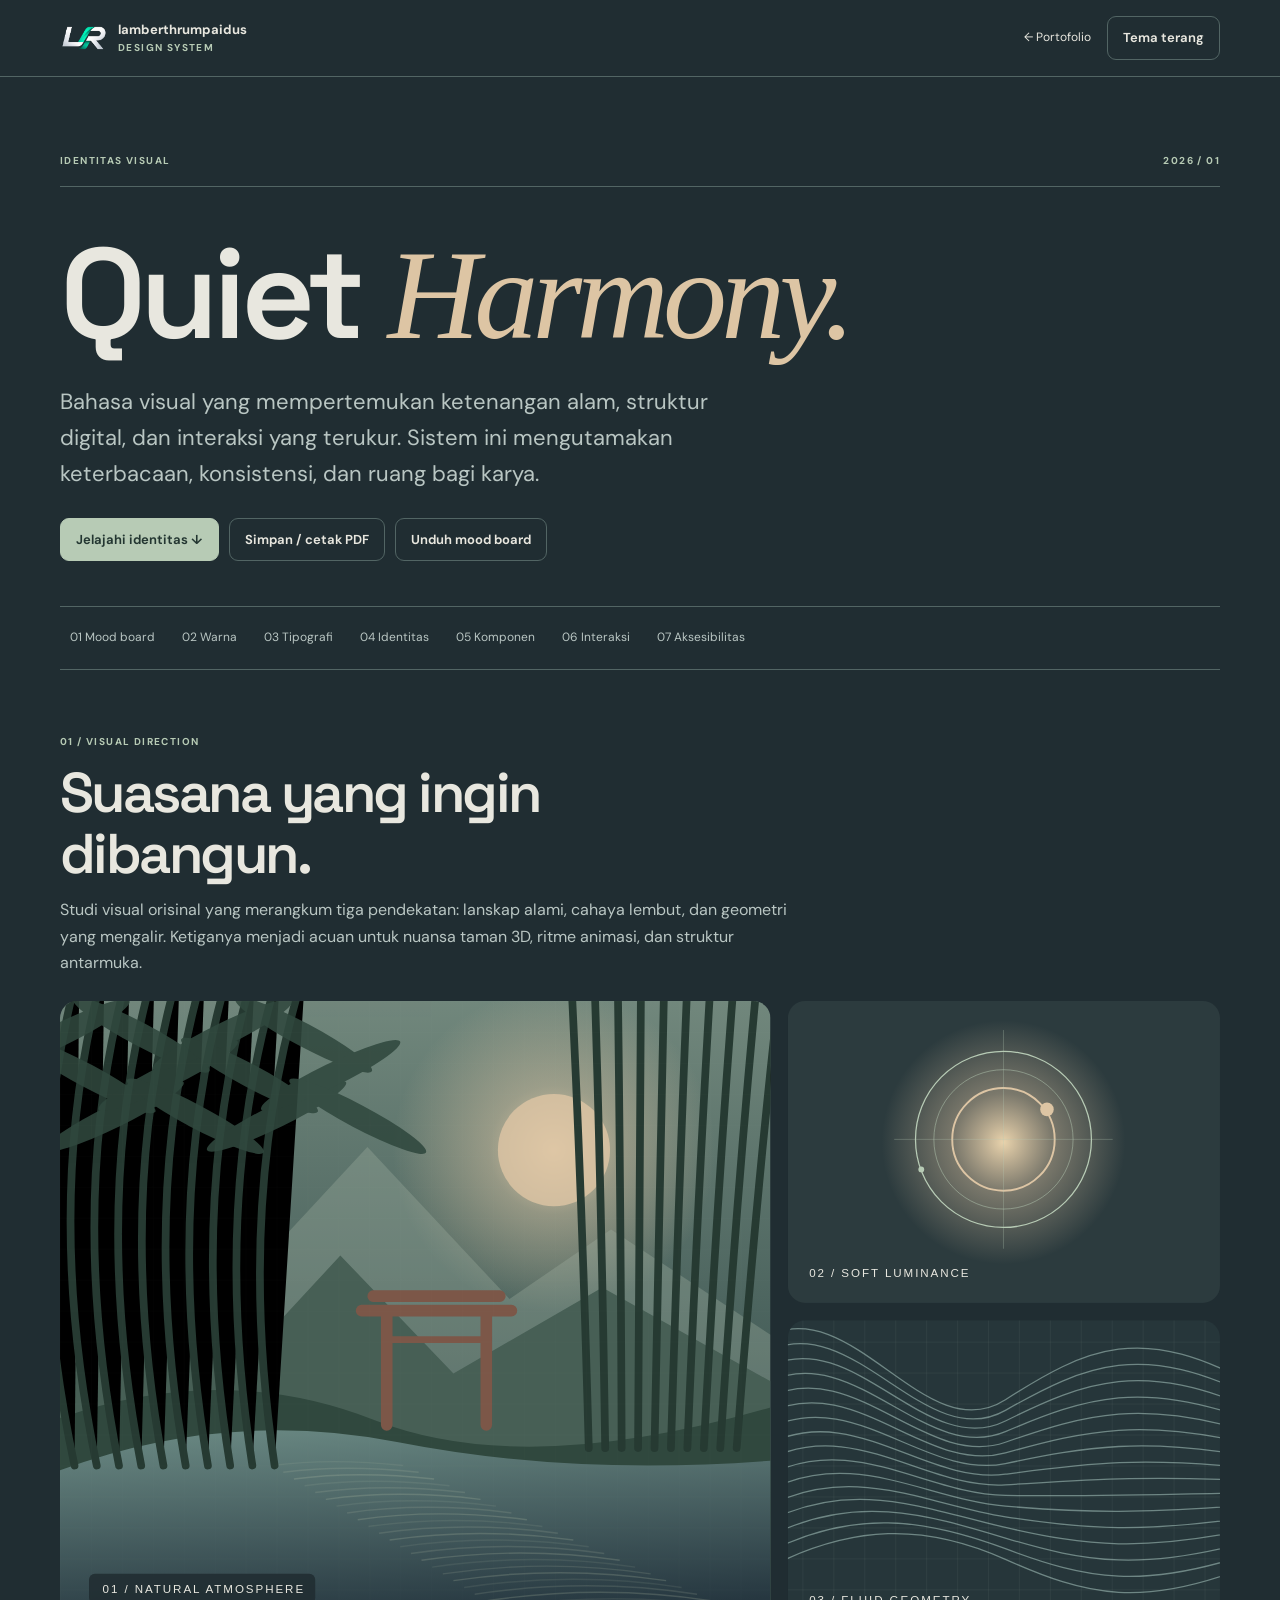
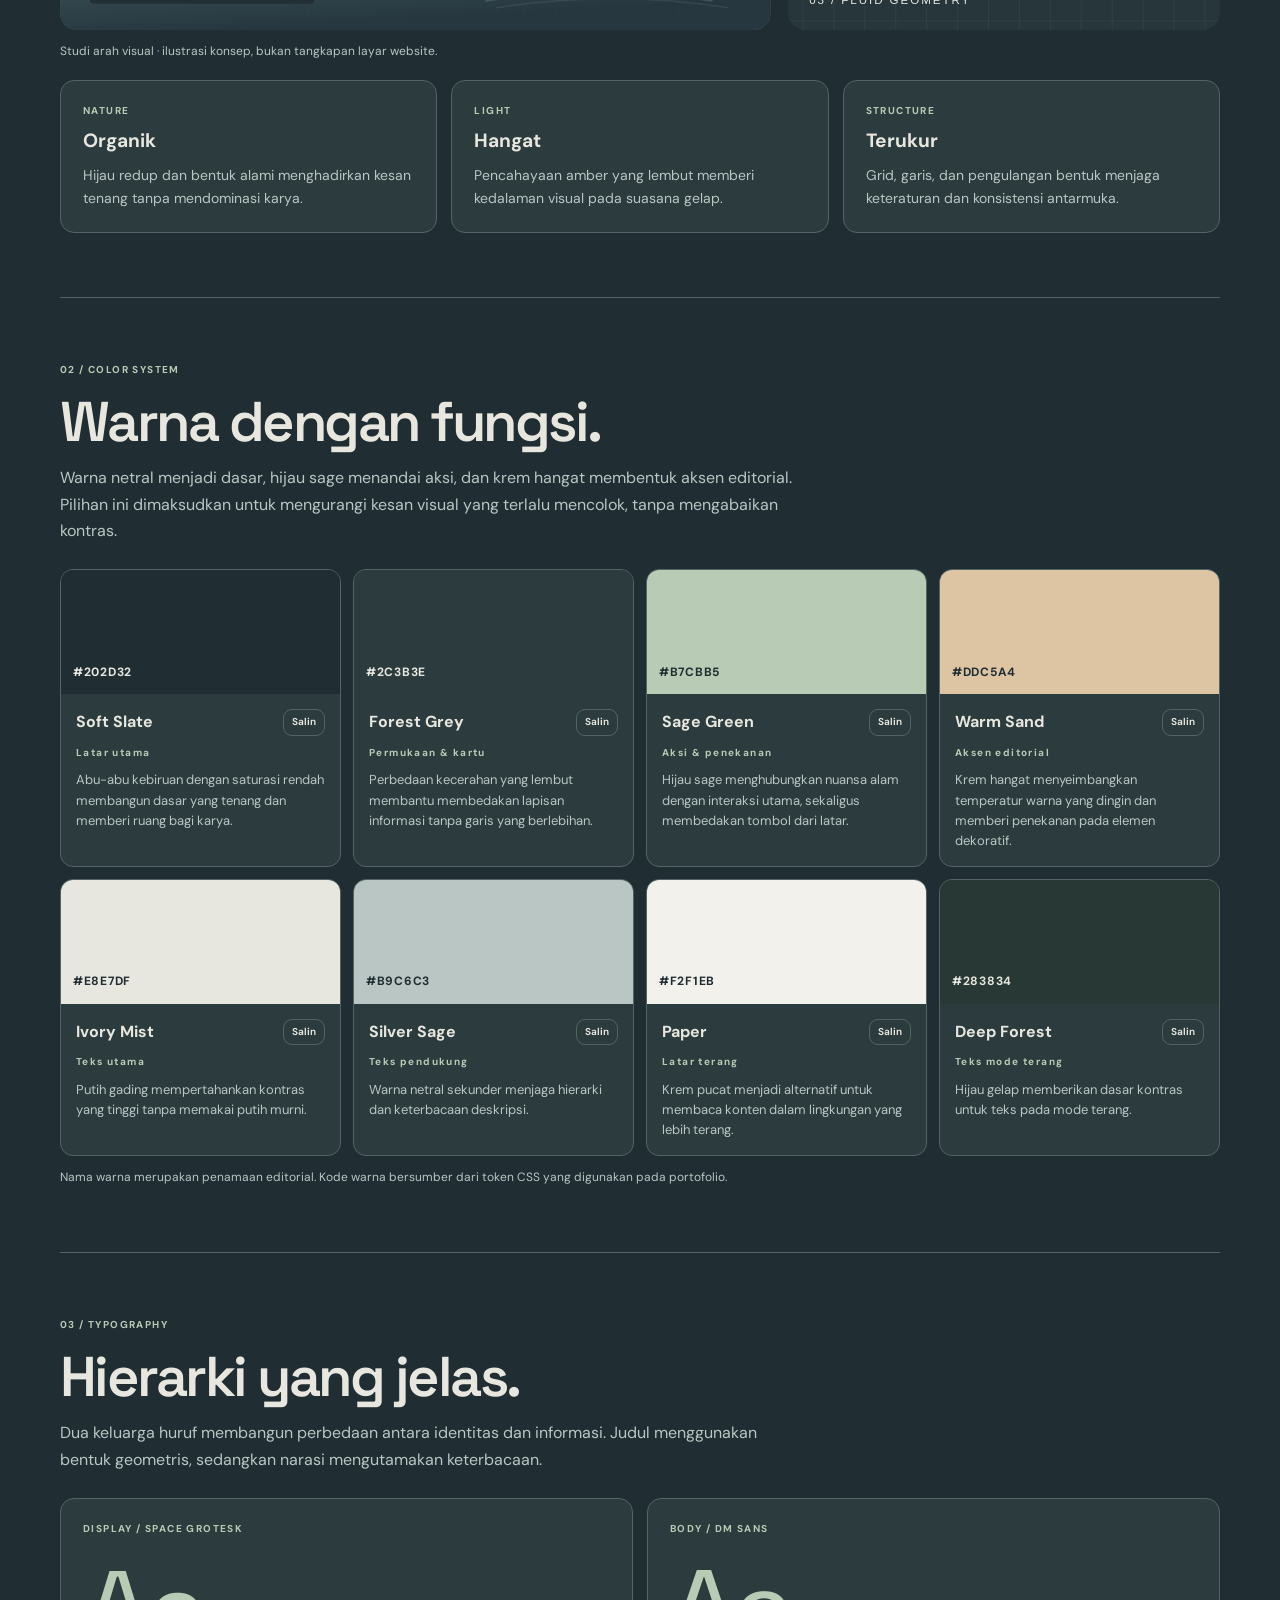
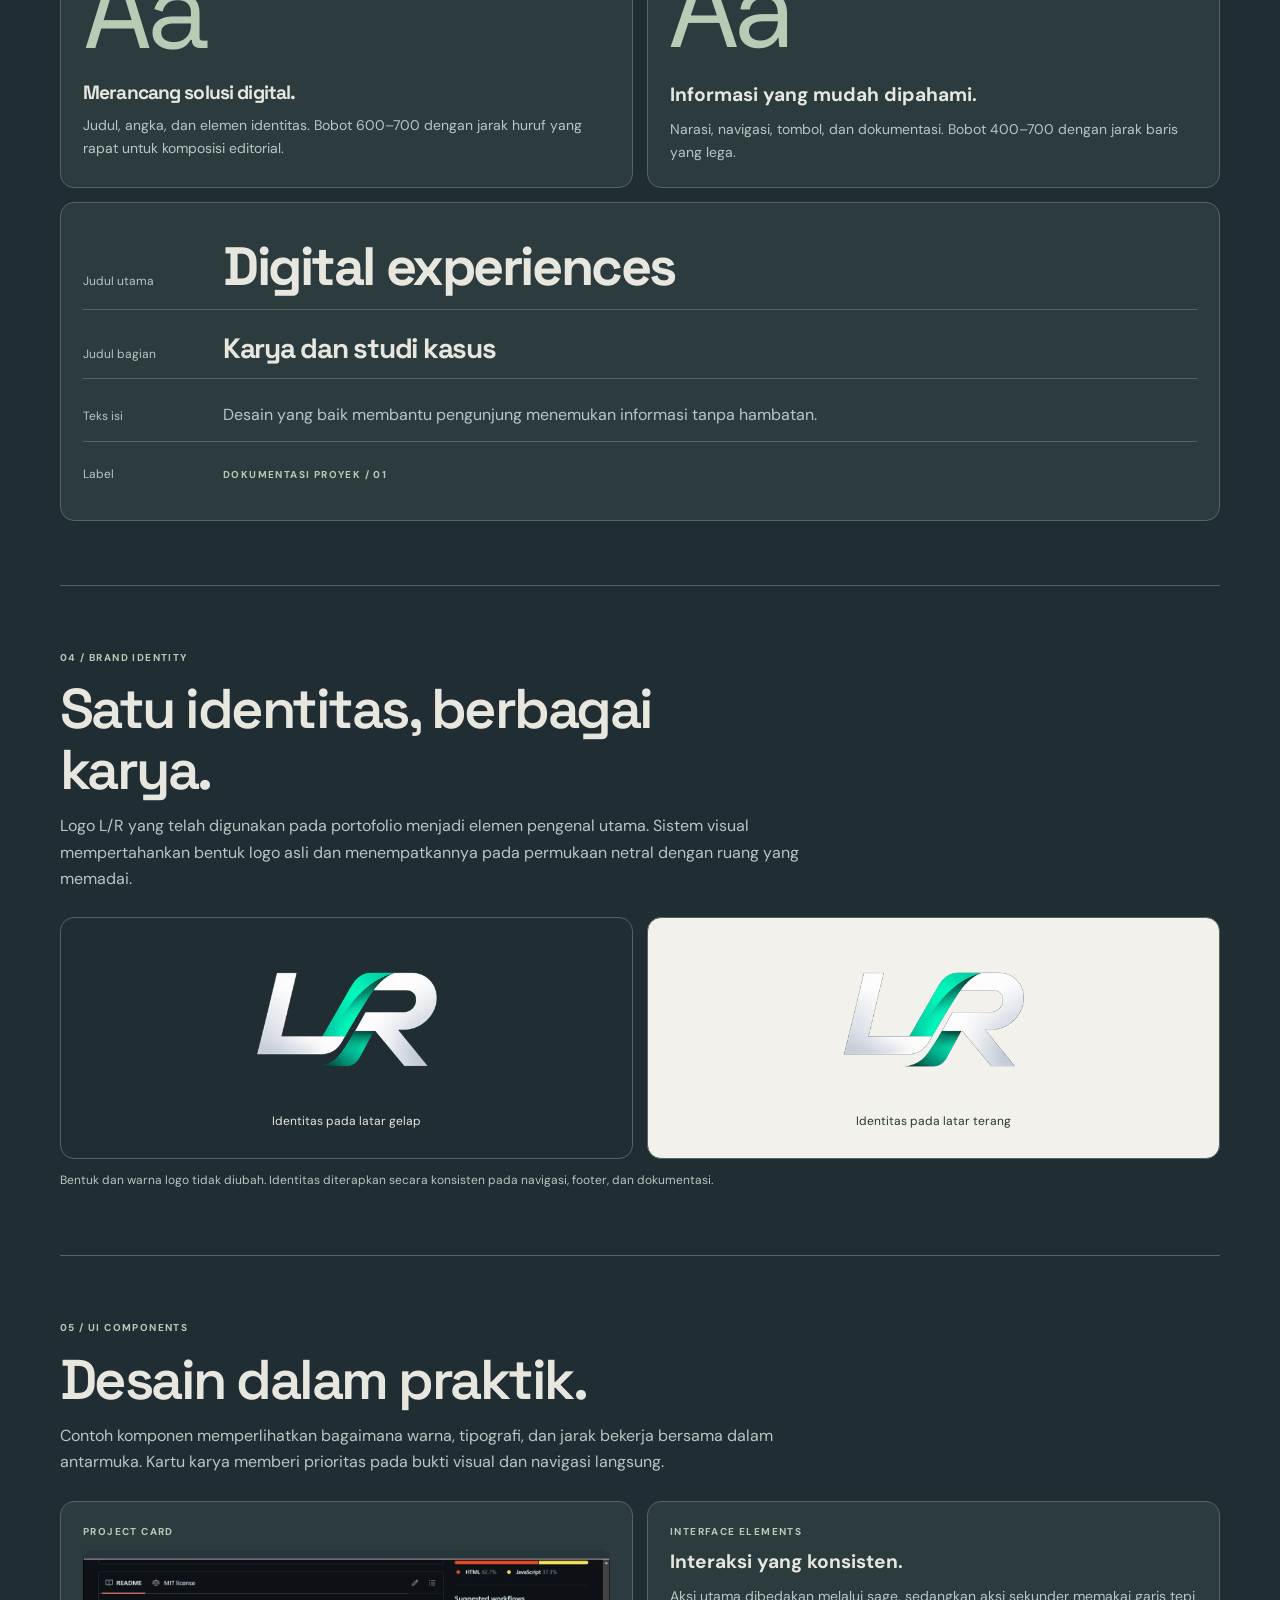
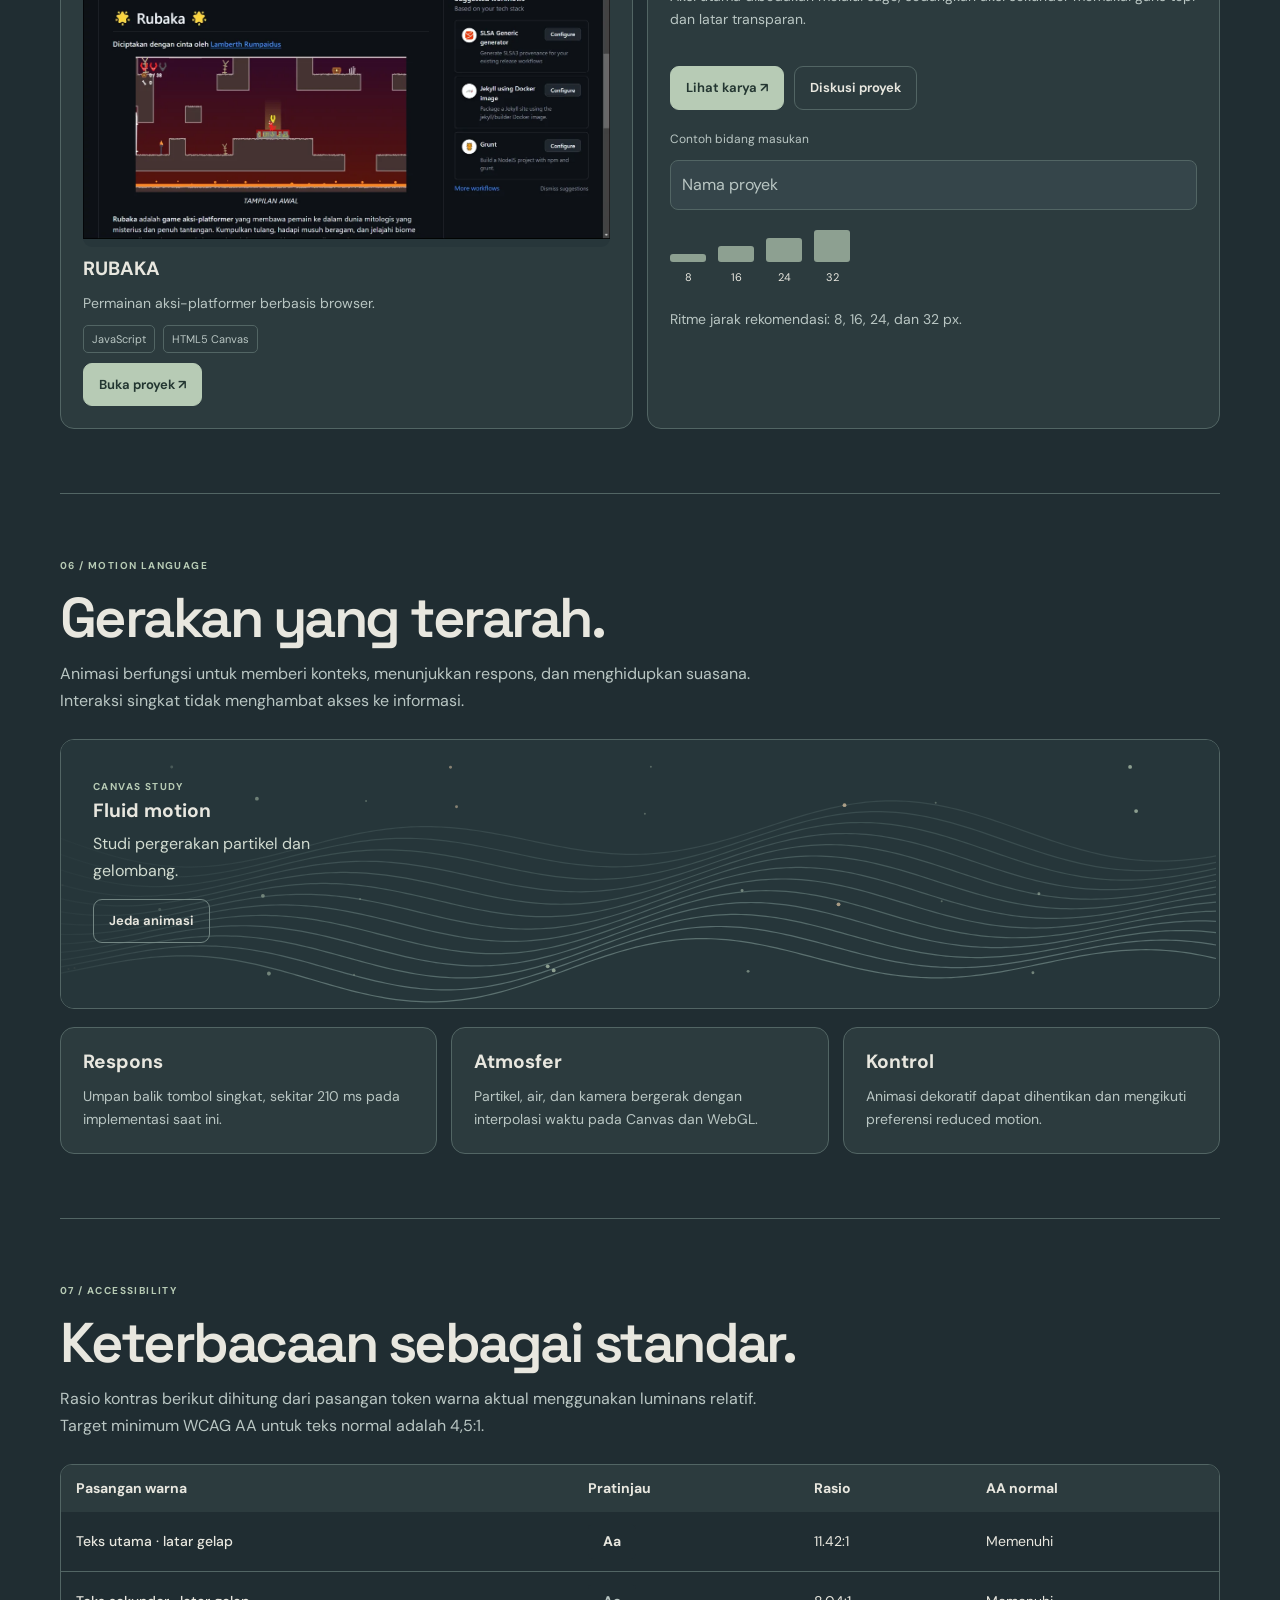
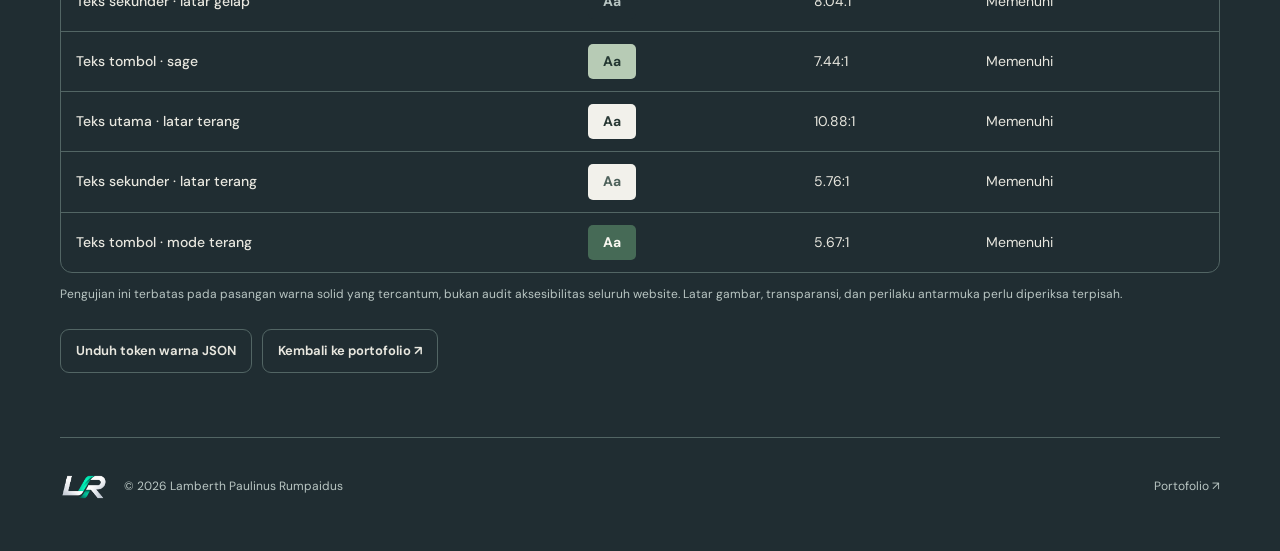
==== design-system.html @ 99770fa9 "attack by Lam" ====
<!doctype html>
<html lang="id">
<head>
<meta charset="utf-8"><meta name="viewport" content="width=device-width,initial-scale=1"><meta name="theme-color" content="#202d32">
<meta name="description" content="Sistem desain dan identitas visual portofolio Lamberth Rumpaidus: mood board, palet warna, tipografi, komponen, dan prinsip interaksi.">
<link rel="canonical" href="https://lamberthrumpaidusprofile.netlify.app/design-system.html">
<link rel="icon" href="assets/images/lr-credit-logo-v2.png"><title>Design System & Visual Identity — Lamberth Rumpaidus</title>
<link rel="preconnect" href="https://fonts.googleapis.com"><link rel="preconnect" href="https://fonts.gstatic.com" crossorigin>
<link href="https://fonts.googleapis.com/css2?family=DM+Sans:wght@400;500;600;700;800&family=Space+Grotesk:wght@400;500;600;700&display=swap" rel="stylesheet">
<link rel="stylesheet" href="assets/css/design-system.css?v=20261125">
<script defer src="assets/js/design-system.js?v=20261125"></script>
</head>
<body>
<a class="skip" href="#main">Langsung ke konten</a>
<header class="top"><div class="wrap top-inner"><a href="index.html" class="brand"><img src="assets/images/lr-credit-logo-v2.png" width="48" height="48" alt="Logo Lamberth Rumpaidus"><span><strong>lamberthrumpaidus</strong><small>DESIGN SYSTEM</small></span></a><div class="top-actions"><a href="index.html">← Portofolio</a><button id="themeSwitch" type="button" aria-pressed="false" hidden>Tema terang</button></div></div></header>
<main class="wrap" id="main">
<section class="intro"><div class="eyebrow"><span>IDENTITAS VISUAL</span><span>2026 / 01</span></div><h1>Quiet <em>Harmony.</em></h1><p class="lede">Bahasa visual yang mempertemukan ketenangan alam, struktur digital, dan interaksi yang terukur. Sistem ini mengutamakan keterbacaan, konsistensi, dan ruang bagi karya.</p><div class="actions"><a class="button primary" href="#moodboard">Jelajahi identitas ↓</a><button class="button" type="button" id="printBoard" hidden>Simpan / cetak PDF</button><a class="button" href="assets/images/quiet-harmony-moodboard.svg" download>Unduh mood board</a></div></section>
<nav class="jump" aria-label="Bagian sistem desain"><a href="#moodboard">01 Mood board</a><a href="#colors">02 Warna</a><a href="#type">03 Tipografi</a><a href="#identity">04 Identitas</a><a href="#components">05 Komponen</a><a href="#motion">06 Interaksi</a><a href="#accessibility">07 Aksesibilitas</a></nav>
<section id="moodboard" class="section"><div class="section-heading"><span class="number">01 / VISUAL DIRECTION</span><h2>Suasana yang ingin dibangun.</h2><p>Studi visual orisinal yang merangkum tiga pendekatan: lanskap alami, cahaya lembut, dan geometri yang mengalir. Ketiganya menjadi acuan untuk nuansa taman 3D, ritme animasi, dan struktur antarmuka.</p></div><figure class="board"><img src="assets/images/quiet-harmony-moodboard.svg" width="1200" height="650" alt="Mood board berupa lanskap pegunungan dan bambu, cahaya lingkaran lembut, serta garis geometris mengalir."><figcaption>Studi arah visual · ilustrasi konsep, bukan tangkapan layar website.</figcaption></figure><div class="grid three"><article><span class="kicker">NATURE</span><h3>Organik</h3><p>Hijau redup dan bentuk alami menghadirkan kesan tenang tanpa mendominasi karya.</p></article><article><span class="kicker">LIGHT</span><h3>Hangat</h3><p>Pencahayaan amber yang lembut memberi kedalaman visual pada suasana gelap.</p></article><article><span class="kicker">STRUCTURE</span><h3>Terukur</h3><p>Grid, garis, dan pengulangan bentuk menjaga keteraturan dan konsistensi antarmuka.</p></article></div></section>
<section id="colors" class="section"><div class="section-heading"><span class="number">02 / COLOR SYSTEM</span><h2>Warna dengan fungsi.</h2><p>Warna netral menjadi dasar, hijau sage menandai aksi, dan krem hangat membentuk aksen editorial. Pilihan ini dimaksudkan untuk mengurangi kesan visual yang terlalu mencolok, tanpa mengabaikan kontras.</p></div><div class="palette"><article class="swatch"><div class="swatch-color" style="--sample:#202D32"><span style="color:#E8E7DF">#202D32</span></div><div class="swatch-body"><div class="swatch-title"><h3>Soft Slate</h3><button type="button" class="copy" data-hex="#202D32" aria-label="Salin kode warna Soft Slate" hidden>Salin</button></div><span class="kicker">Latar utama</span><p>Abu-abu kebiruan dengan saturasi rendah membangun dasar yang tenang dan memberi ruang bagi karya.</p></div></article><article class="swatch"><div class="swatch-color" style="--sample:#2C3B3E"><span style="color:#E8E7DF">#2C3B3E</span></div><div class="swatch-body"><div class="swatch-title"><h3>Forest Grey</h3><button type="button" class="copy" data-hex="#2C3B3E" aria-label="Salin kode warna Forest Grey" hidden>Salin</button></div><span class="kicker">Permukaan & kartu</span><p>Perbedaan kecerahan yang lembut membantu membedakan lapisan informasi tanpa garis yang berlebihan.</p></div></article><article class="swatch"><div class="swatch-color" style="--sample:#B7CBB5"><span style="color:#202D32">#B7CBB5</span></div><div class="swatch-body"><div class="swatch-title"><h3>Sage Green</h3><button type="button" class="copy" data-hex="#B7CBB5" aria-label="Salin kode warna Sage Green" hidden>Salin</button></div><span class="kicker">Aksi & penekanan</span><p>Hijau sage menghubungkan nuansa alam dengan interaksi utama, sekaligus membedakan tombol dari latar.</p></div></article><article class="swatch"><div class="swatch-color" style="--sample:#DDC5A4"><span style="color:#202D32">#DDC5A4</span></div><div class="swatch-body"><div class="swatch-title"><h3>Warm Sand</h3><button type="button" class="copy" data-hex="#DDC5A4" aria-label="Salin kode warna Warm Sand" hidden>Salin</button></div><span class="kicker">Aksen editorial</span><p>Krem hangat menyeimbangkan temperatur warna yang dingin dan memberi penekanan pada elemen dekoratif.</p></div></article><article class="swatch"><div class="swatch-color" style="--sample:#E8E7DF"><span style="color:#202D32">#E8E7DF</span></div><div class="swatch-body"><div class="swatch-title"><h3>Ivory Mist</h3><button type="button" class="copy" data-hex="#E8E7DF" aria-label="Salin kode warna Ivory Mist" hidden>Salin</button></div><span class="kicker">Teks utama</span><p>Putih gading mempertahankan kontras yang tinggi tanpa memakai putih murni.</p></div></article><article class="swatch"><div class="swatch-color" style="--sample:#B9C6C3"><span style="color:#202D32">#B9C6C3</span></div><div class="swatch-body"><div class="swatch-title"><h3>Silver Sage</h3><button type="button" class="copy" data-hex="#B9C6C3" aria-label="Salin kode warna Silver Sage" hidden>Salin</button></div><span class="kicker">Teks pendukung</span><p>Warna netral sekunder menjaga hierarki dan keterbacaan deskripsi.</p></div></article><article class="swatch"><div class="swatch-color" style="--sample:#F2F1EB"><span style="color:#202D32">#F2F1EB</span></div><div class="swatch-body"><div class="swatch-title"><h3>Paper</h3><button type="button" class="copy" data-hex="#F2F1EB" aria-label="Salin kode warna Paper" hidden>Salin</button></div><span class="kicker">Latar terang</span><p>Krem pucat menjadi alternatif untuk membaca konten dalam lingkungan yang lebih terang.</p></div></article><article class="swatch"><div class="swatch-color" style="--sample:#283834"><span style="color:#E8E7DF">#283834</span></div><div class="swatch-body"><div class="swatch-title"><h3>Deep Forest</h3><button type="button" class="copy" data-hex="#283834" aria-label="Salin kode warna Deep Forest" hidden>Salin</button></div><span class="kicker">Teks mode terang</span><p>Hijau gelap memberikan dasar kontras untuk teks pada mode terang.</p></div></article></div><p class="note">Nama warna merupakan penamaan editorial. Kode warna bersumber dari token CSS yang digunakan pada portofolio.</p></section>
<section id="type" class="section"><div class="section-heading"><span class="number">03 / TYPOGRAPHY</span><h2>Hierarki yang jelas.</h2><p>Dua keluarga huruf membangun perbedaan antara identitas dan informasi. Judul menggunakan bentuk geometris, sedangkan narasi mengutamakan keterbacaan.</p></div><div class="grid two"><article class="type-card"><span class="kicker">DISPLAY / SPACE GROTESK</span><div class="sample display">Aa</div><h3 class="display">Merancang solusi digital.</h3><p>Judul, angka, dan elemen identitas. Bobot 600–700 dengan jarak huruf yang rapat untuk komposisi editorial.</p></article><article class="type-card"><span class="kicker">BODY / DM SANS</span><div class="sample">Aa</div><h3>Informasi yang mudah dipahami.</h3><p>Narasi, navigasi, tombol, dan dokumentasi. Bobot 400–700 dengan jarak baris yang lega.</p></article></div><div class="type-scale"><div><span>Judul utama</span><strong class="display" style="font-size:clamp(28px,5vw,54px)">Digital experiences</strong></div><div><span>Judul bagian</span><strong class="display" style="font-size:28px">Karya dan studi kasus</strong></div><div><span>Teks isi</span><p>Desain yang baik membantu pengunjung menemukan informasi tanpa hambatan.</p></div><div><span>Label</span><small class="kicker">DOKUMENTASI PROYEK / 01</small></div></div></section>
<section id="identity" class="section"><div class="section-heading"><span class="number">04 / BRAND IDENTITY</span><h2>Satu identitas, berbagai karya.</h2><p>Logo L/R yang telah digunakan pada portofolio menjadi elemen pengenal utama. Sistem visual mempertahankan bentuk logo asli dan menempatkannya pada permukaan netral dengan ruang yang memadai.</p></div><div class="grid two"><figure class="logo-stage dark"><img src="assets/images/lr-credit-logo-v2.png" alt="Logo asli L/R pada latar Soft Slate"><figcaption>Identitas pada latar gelap</figcaption></figure><figure class="logo-stage light"><img src="assets/images/lr-credit-logo-v2.png" alt="Logo asli L/R pada latar Paper"><figcaption>Identitas pada latar terang</figcaption></figure></div><p class="note">Bentuk dan warna logo tidak diubah. Identitas diterapkan secara konsisten pada navigasi, footer, dan dokumentasi.</p></section>
<section id="components" class="section"><div class="section-heading"><span class="number">05 / UI COMPONENTS</span><h2>Desain dalam praktik.</h2><p>Contoh komponen memperlihatkan bagaimana warna, tipografi, dan jarak bekerja bersama dalam antarmuka. Kartu karya memberi prioritas pada bukti visual dan navigasi langsung.</p></div><div class="grid two"><article class="component"><span class="kicker">PROJECT CARD</span><img class="project-image" src="assets/images/rubaka.webp" alt="Arsip visual RUBAKA" loading="lazy"><h3>RUBAKA</h3><p>Permainan aksi-platformer berbasis browser.</p><div class="chips"><span>JavaScript</span><span>HTML5 Canvas</span></div><a class="button primary" href="https://rubaka.netlify.app/" target="_blank" rel="noopener noreferrer">Buka proyek ↗</a></article><article class="component"><span class="kicker">INTERFACE ELEMENTS</span><h3>Interaksi yang konsisten.</h3><p>Aksi utama dibedakan melalui sage, sedangkan aksi sekunder memakai garis tepi dan latar transparan.</p><div class="component-actions"><a class="button primary" href="index.html#work">Lihat karya ↗</a><a class="button" href="index.html#contact">Diskusi proyek</a></div><label for="sampleField">Contoh bidang masukan</label><input id="sampleField" placeholder="Nama proyek" autocomplete="off"><div class="spacing"><span style="--space:8px">8</span><span style="--space:16px">16</span><span style="--space:24px">24</span><span style="--space:32px">32</span></div><p class="note">Ritme jarak rekomendasi: 8, 16, 24, dan 32 px.</p></article></div></section>
<section id="motion" class="section"><div class="section-heading"><span class="number">06 / MOTION LANGUAGE</span><h2>Gerakan yang terarah.</h2><p>Animasi berfungsi untuk memberi konteks, menunjukkan respons, dan menghidupkan suasana. Interaksi singkat tidak menghambat akses ke informasi.</p></div><div class="motion-stage"><canvas id="motionCanvas" width="900" height="300" aria-hidden="true"></canvas><div class="motion-label"><span class="kicker">CANVAS STUDY</span><h3>Fluid motion</h3><p>Studi pergerakan partikel dan gelombang.</p><button id="motionToggle" type="button" class="button" hidden>Jeda animasi</button></div></div><div class="grid three"><article><h3>Respons</h3><p>Umpan balik tombol singkat, sekitar 210 ms pada implementasi saat ini.</p></article><article><h3>Atmosfer</h3><p>Partikel, air, dan kamera bergerak dengan interpolasi waktu pada Canvas dan WebGL.</p></article><article><h3>Kontrol</h3><p>Animasi dekoratif dapat dihentikan dan mengikuti preferensi reduced motion.</p></article></div></section>
<section id="accessibility" class="section"><div class="section-heading"><span class="number">07 / ACCESSIBILITY</span><h2>Keterbacaan sebagai standar.</h2><p>Rasio kontras berikut dihitung dari pasangan token warna aktual menggunakan luminans relatif. Target minimum WCAG AA untuk teks normal adalah 4,5:1.</p></div><div class="contrast-wrap"><table><thead><tr><th scope="col">Pasangan warna</th><th scope="col">Pratinjau</th><th scope="col">Rasio</th><th scope="col">AA normal</th></tr></thead><tbody><tr><th scope="row">Teks utama · latar gelap</th><td><span class="contrast-sample" style="color:#E8E7DF;background:#202D32">Aa</span></td><td>11.42:1</td><td>Memenuhi</td></tr><tr><th scope="row">Teks sekunder · latar gelap</th><td><span class="contrast-sample" style="color:#B9C6C3;background:#202D32">Aa</span></td><td>8.04:1</td><td>Memenuhi</td></tr><tr><th scope="row">Teks tombol · sage</th><td><span class="contrast-sample" style="color:#233631;background:#B7CBB5">Aa</span></td><td>7.44:1</td><td>Memenuhi</td></tr><tr><th scope="row">Teks utama · latar terang</th><td><span class="contrast-sample" style="color:#283834;background:#F2F1EB">Aa</span></td><td>10.88:1</td><td>Memenuhi</td></tr><tr><th scope="row">Teks sekunder · latar terang</th><td><span class="contrast-sample" style="color:#4E625B;background:#F2F1EB">Aa</span></td><td>5.76:1</td><td>Memenuhi</td></tr><tr><th scope="row">Teks tombol · mode terang</th><td><span class="contrast-sample" style="color:#F9F7F0;background:#466A56">Aa</span></td><td>5.67:1</td><td>Memenuhi</td></tr></tbody></table></div><p class="note">Pengujian ini terbatas pada pasangan warna solid yang tercantum, bukan audit aksesibilitas seluruh website. Latar gambar, transparansi, dan perilaku antarmuka perlu diperiksa terpisah.</p><div class="actions"><a class="button" href="assets/design-tokens.json" download>Unduh token warna JSON</a><a class="button" href="index.html">Kembali ke portofolio ↗</a></div></section>
</main><footer class="wrap foot"><img src="assets/images/lr-credit-logo-v2.png" width="48" height="48" alt=""><span>© 2026 Lamberth Paulinus Rumpaidus</span><a href="index.html">Portofolio ↗</a></footer><div id="notice" class="notice" role="status" aria-live="polite"></div>
</body></html>
---- assets/css/design-system.css ----
/* ALL Create by LamberthRumpaidus */ 
:root{--bg:#202d32;--panel:#2c3b3e;--surface:#35454a;--text:#e8e7df;--muted:#b9c6c3;--line:#526564;--sage:#b7cbb5;--sand:#ddc5a4;--on:#233631;color-scheme:dark}
:root[data-theme="light"]{--bg:#f2f1eb;--panel:#faf8f2;--surface:#e1e7df;--text:#283834;--muted:#4e625b;--line:#a2b0a6;--sage:#466a56;--sand:#795f40;--on:#f9f7f0;color-scheme:light}
*{box-sizing:border-box}html{scroll-padding-top:90px}body{margin:0;background:var(--bg);color:var(--text);font:16px/1.65 "DM Sans",Arial,sans-serif}a{color:inherit;text-decoration:none}button,input{font:inherit}button{cursor:pointer}button[hidden]{display:none!important}img{max-width:100%;display:block}h1,h2,h3,p,figure{margin:0}p{color:var(--muted)}h1,h2,.display{font-family:"Space Grotesk","DM Sans",sans-serif;letter-spacing:-.045em;line-height:1.08}h3{line-height:1.3;font-size:1.2rem}.wrap{width:min(1160px,calc(100% - 48px));margin:auto}.skip{position:absolute;left:16px;top:-100px;z-index:100;background:var(--sage);color:var(--on);padding:10px}.skip:focus{top:10px}:focus-visible{outline:2px solid var(--sage);outline-offset:4px}.top{position:sticky;top:0;z-index:10;background:var(--bg);border-bottom:1px solid var(--line)}.top-inner{display:flex;align-items:center;justify-content:space-between;min-height:76px;gap:20px}.brand{display:flex;align-items:center;gap:10px;min-width:0}.brand img,.foot img{object-fit:contain}.brand span{display:grid;line-height:1.2}.brand strong{font-size:13px}.brand small,.kicker,.number,.eyebrow{font-size:10px;letter-spacing:.14em;font-weight:700;color:var(--sage)}.brand small{margin-top:4px}.top-actions{display:flex;align-items:center;gap:16px;font-size:12px}.top-actions button,.button,.copy{background:transparent;border:1px solid var(--line);border-radius:9px;color:var(--text);padding:10px 15px;font-weight:650;display:inline-flex;align-items:center;justify-content:center;font-size:13px}.button:hover,.copy:hover,.top-actions button:hover{background:var(--surface)}.primary{background:var(--sage);border-color:var(--sage);color:var(--on)}.primary:hover{background:var(--sage);filter:brightness(.94)}.intro{padding:76px 0 45px}.eyebrow{display:flex;justify-content:space-between;gap:10px;padding-bottom:16px;border-bottom:1px solid var(--line)}h1{font-size:clamp(60px,10vw,142px);font-weight:600;margin:38px 0 20px}h1 em{font-family:Georgia,serif;font-weight:400;color:var(--sand)}.lede{font-size:clamp(17px,2vw,22px);max-width:680px}.actions,.component-actions{display:flex;gap:10px;flex-wrap:wrap;margin-top:25px}.jump{display:flex;gap:7px;flex-wrap:wrap;padding:15px 0;border-block:1px solid var(--line)}.jump a{padding:6px 10px;font-size:12px;color:var(--muted)}.jump a:hover{text-decoration:underline;color:var(--text)}.section{padding:64px 0;border-bottom:1px solid var(--line);scroll-margin-top:90px}.section-heading{display:grid;gap:13px;max-width:740px;margin-bottom:25px}.section-heading h2{font-size:clamp(30px,4.6vw,56px);font-weight:600}.board img{width:100%;height:auto;border-radius:14px}.board figcaption,.note{font-size:12px;color:var(--muted);margin-top:12px}.grid{display:grid;gap:14px;margin-top:18px}.two{grid-template-columns:repeat(2,minmax(0,1fr))}.three{grid-template-columns:repeat(3,minmax(0,1fr))}.grid article,.type-scale,.component{background:var(--panel);border:1px solid var(--line);border-radius:14px;padding:22px;display:flex;flex-direction:column;gap:10px;min-width:0}.grid article p{font-size:14px}.palette{display:grid;grid-template-columns:repeat(4,minmax(0,1fr));gap:12px}.swatch{overflow:hidden;border-radius:13px;background:var(--panel);border:1px solid var(--line)}.swatch-color{height:124px;background:var(--sample);padding:12px;display:flex;align-items:flex-end}.swatch-color span{font-weight:700;font-size:12px;letter-spacing:.06em}.swatch-body{padding:15px;display:grid;gap:9px}.swatch-title{display:flex;align-items:center;justify-content:space-between;gap:8px}.swatch h3{font-size:16px}.swatch p{font-size:13px;line-height:1.55}.copy{font-size:10px;padding:4px 8px}.sample{font-size:clamp(70px,10vw,110px);line-height:1;color:var(--sage);padding:8px 0}.type-scale{margin-top:14px}.type-scale>div{display:grid;grid-template-columns:120px 1fr;align-items:baseline;gap:20px;border-bottom:1px solid var(--line);padding:13px 0}.type-scale>div:last-child{border:0}.type-scale>div>span{font-size:12px;color:var(--muted)}.logo-stage{border:1px solid var(--line);border-radius:14px;padding:26px;min-height:230px;display:flex;flex-direction:column;justify-content:center;align-items:center;gap:18px}.logo-stage img{width:min(70%,200px);height:150px;object-fit:contain}.logo-stage.dark{background:#202d32;color:#e8e7df}.logo-stage.light{background:#f2f1eb;color:#283834}.logo-stage figcaption{font-size:12px}.project-image{width:100%;aspect-ratio:16/9;object-fit:contain;background:#27363a;border-radius:9px}.chips{display:flex;gap:8px;flex-wrap:wrap}.chips span{font-size:11px;border:1px solid var(--line);border-radius:5px;padding:4px 8px;color:var(--muted)}.component .button{align-self:flex-start}.component label{margin-top:10px;font-size:12px;color:var(--muted)}.component input{background:var(--surface);border:1px solid var(--line);padding:11px;border-radius:8px;color:var(--text);width:100%}.component input::placeholder{color:var(--muted)}.spacing{display:flex;align-items:flex-end;gap:12px;margin-top:10px}.spacing span{min-width:36px;text-align:center;font-size:11px;padding-top:calc(var(--space) + 6px);position:relative}.spacing span::before{content:"";position:absolute;top:0;left:0;height:var(--space);width:100%;background:var(--sage);opacity:.7;border-radius:3px}.motion-stage{position:relative;overflow:hidden;border:1px solid var(--line);border-radius:14px;background:#26363a;min-height:270px;isolation:isolate;color:#e8e7df}.motion-stage canvas{position:absolute;inset:0;width:100%;height:100%;z-index:-1}.motion-label{padding:32px;max-width:300px;background:linear-gradient(90deg,#26363ad9,#26363a00)}.motion-label p{color:#d1dbd0;margin:8px 0 15px}.motion-label .kicker{color:#b7cbb5}.motion-label .button{color:#e8e7df;border-color:#738683}.contrast-wrap{overflow-x:auto;border:1px solid var(--line);border-radius:12px}table{width:100%;border-collapse:collapse;text-align:left;font-size:14px}th,td{padding:12px 15px;border-bottom:1px solid var(--line)}thead{background:var(--panel)}tbody th{font-weight:500}tr:last-child td,tr:last-child th{border-bottom:0}.contrast-sample{display:inline-block;min-width:48px;text-align:center;padding:6px 10px;border-radius:5px;font-weight:700}.foot{display:flex;align-items:center;gap:16px;padding:25px 0 40px;font-size:12px;color:var(--muted)}.foot a{margin-left:auto}.notice{position:fixed;bottom:20px;right:20px;z-index:20;background:var(--panel);border:1px solid var(--line);padding:10px 15px;border-radius:8px;font-size:13px}.notice:empty{display:none}
@media(max-width:800px){.palette{grid-template-columns:repeat(2,minmax(0,1fr))}.three{grid-template-columns:1fr}.section{padding:45px 0}.intro{padding-top:48px}}@media(max-width:530px){.wrap{width:calc(100% - 28px)}.top-inner{gap:6px;min-height:65px}.brand img{width:35px;height:35px}.brand strong{font-size:11px}.brand small{font-size:8px}.top-actions{gap:8px}.top-actions button{font-size:10px;padding:6px}.top-actions a{font-size:11px}.two{grid-template-columns:1fr}.swatch-color{height:90px}.swatch-body{padding:11px}.swatch h3{font-size:14px}.swatch-title{flex-wrap:wrap}.type-scale>div{grid-template-columns:1fr;gap:4px}.section-heading h2{font-size:34px}.foot{flex-wrap:wrap}.foot a{margin-left:0}th,td{padding:10px;font-size:12px}}
@media(prefers-reduced-motion:reduce){*{scroll-behavior:auto!important;animation:none!important;transition:none!important}}
@page{size:A4;margin:12mm}@media print{html,body{background:#fff!important;color:#283834!important;font-size:10pt;--bg:#fff;--panel:#f5f5ef;--surface:#e1e7df;--text:#283834;--muted:#4e625b;--line:#adb8ad;--sage:#466a56;--sand:#795f40}.wrap{width:100%}.top,.jump,.actions,.copy,.component-actions,.notice,#motionToggle,.foot a,.skip{display:none!important}.intro{padding:0 0 15px}h1{font-size:62px;margin:15px 0}.lede{font-size:13px}.section{padding:22px 0;scroll-margin:0}.section-heading{margin-bottom:12px}.section-heading h2{font-size:28px}.grid article,.swatch,.logo-stage,.type-scale,.contrast-wrap,.board,.motion-stage{break-inside:avoid}.palette{grid-template-columns:repeat(4,1fr);gap:8px}.swatch-color{height:70px}.swatch-body{padding:10px}.swatch p{font-size:10px}.three{grid-template-columns:repeat(3,1fr)}.two{grid-template-columns:repeat(2,1fr)}.grid article{padding:13px}.motion-stage{min-height:160px}.motion-stage canvas{display:none}.motion-label{background:#26363a}.foot{padding:15px 0}*{-webkit-print-color-adjust:exact;print-color-adjust:exact}}
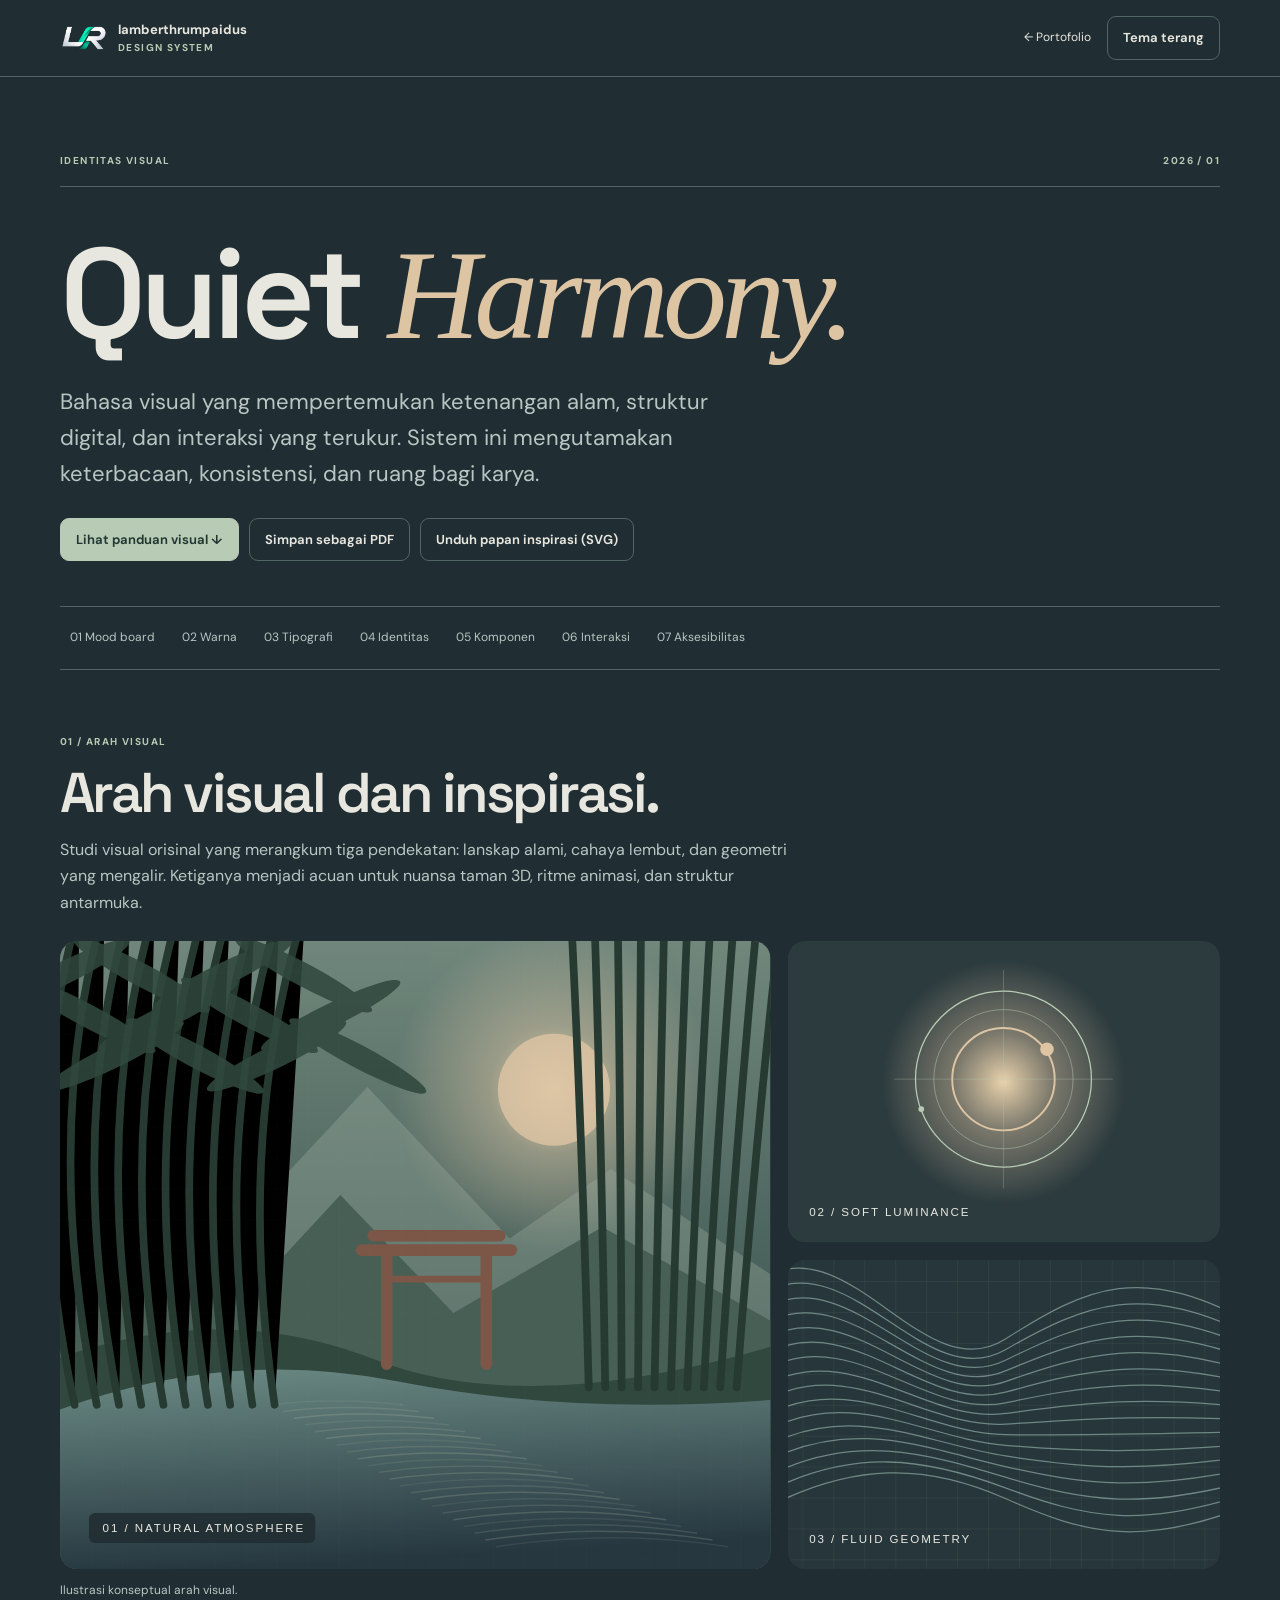
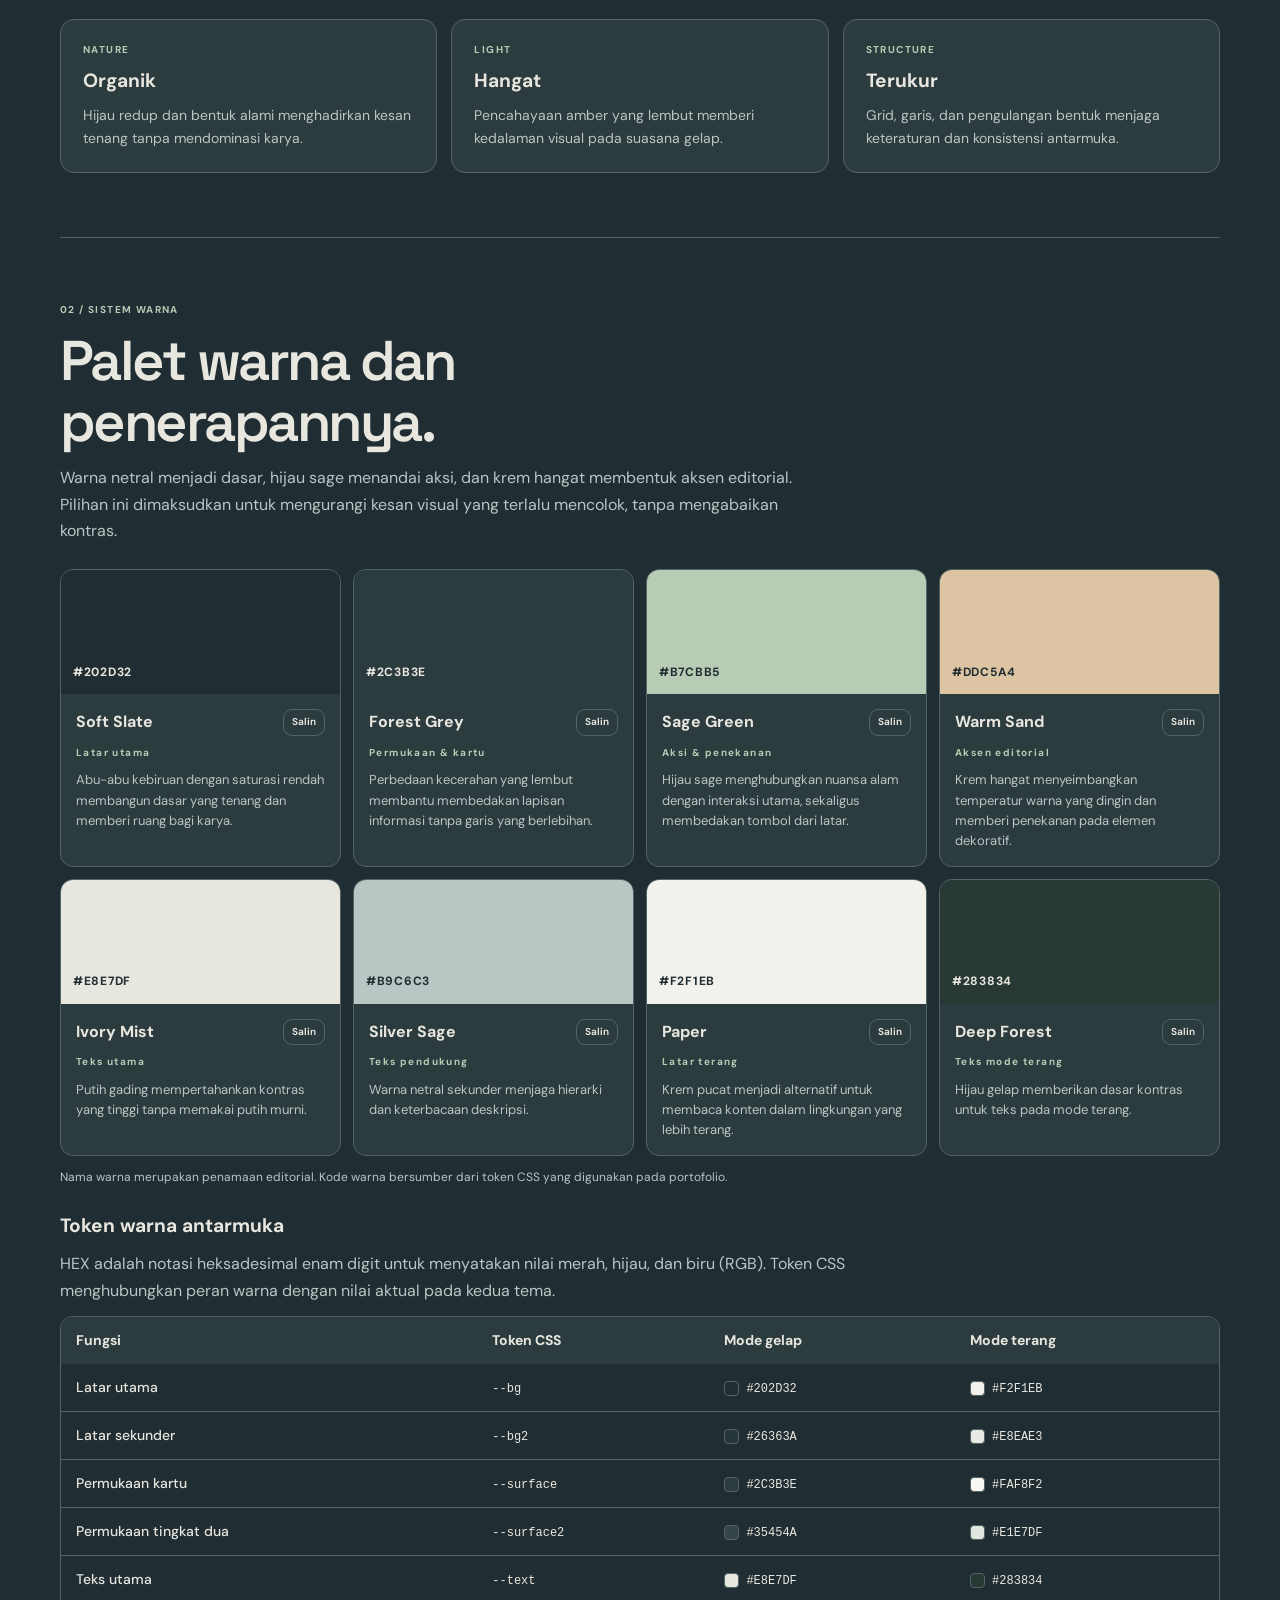
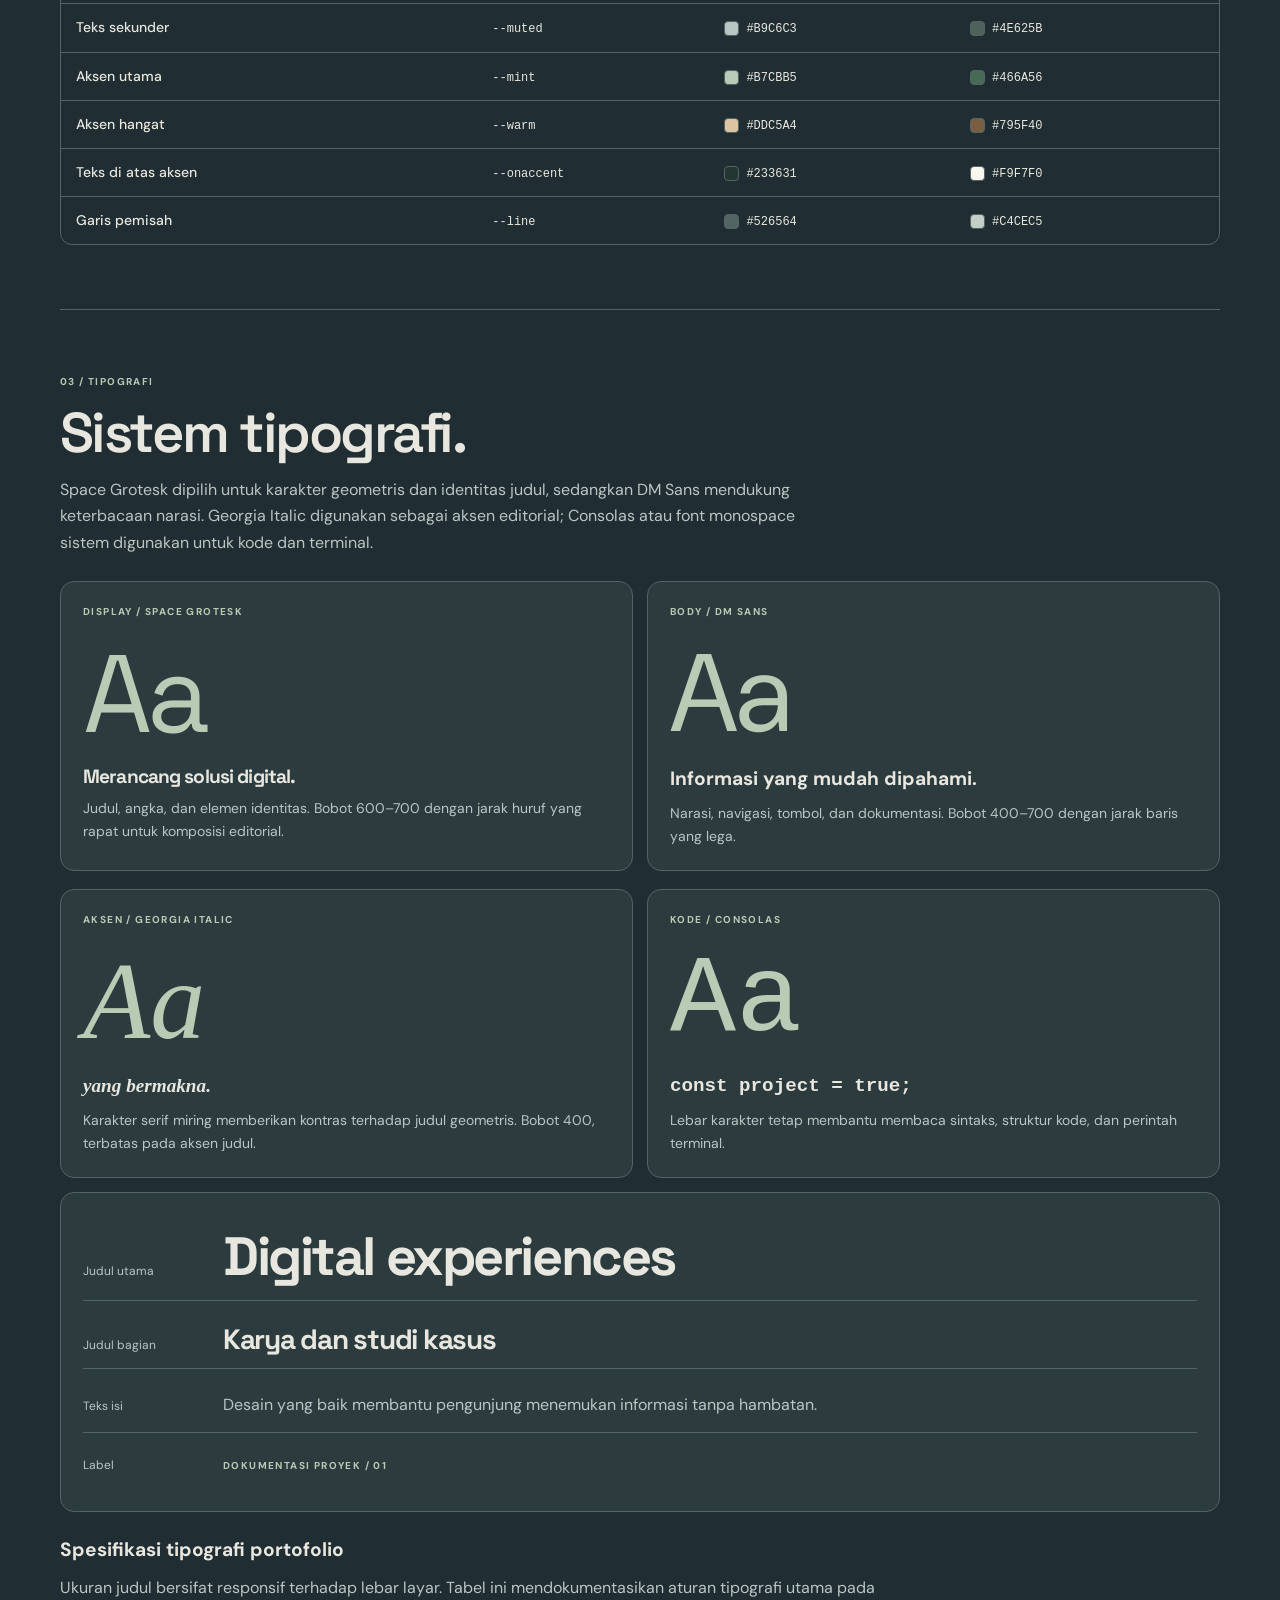
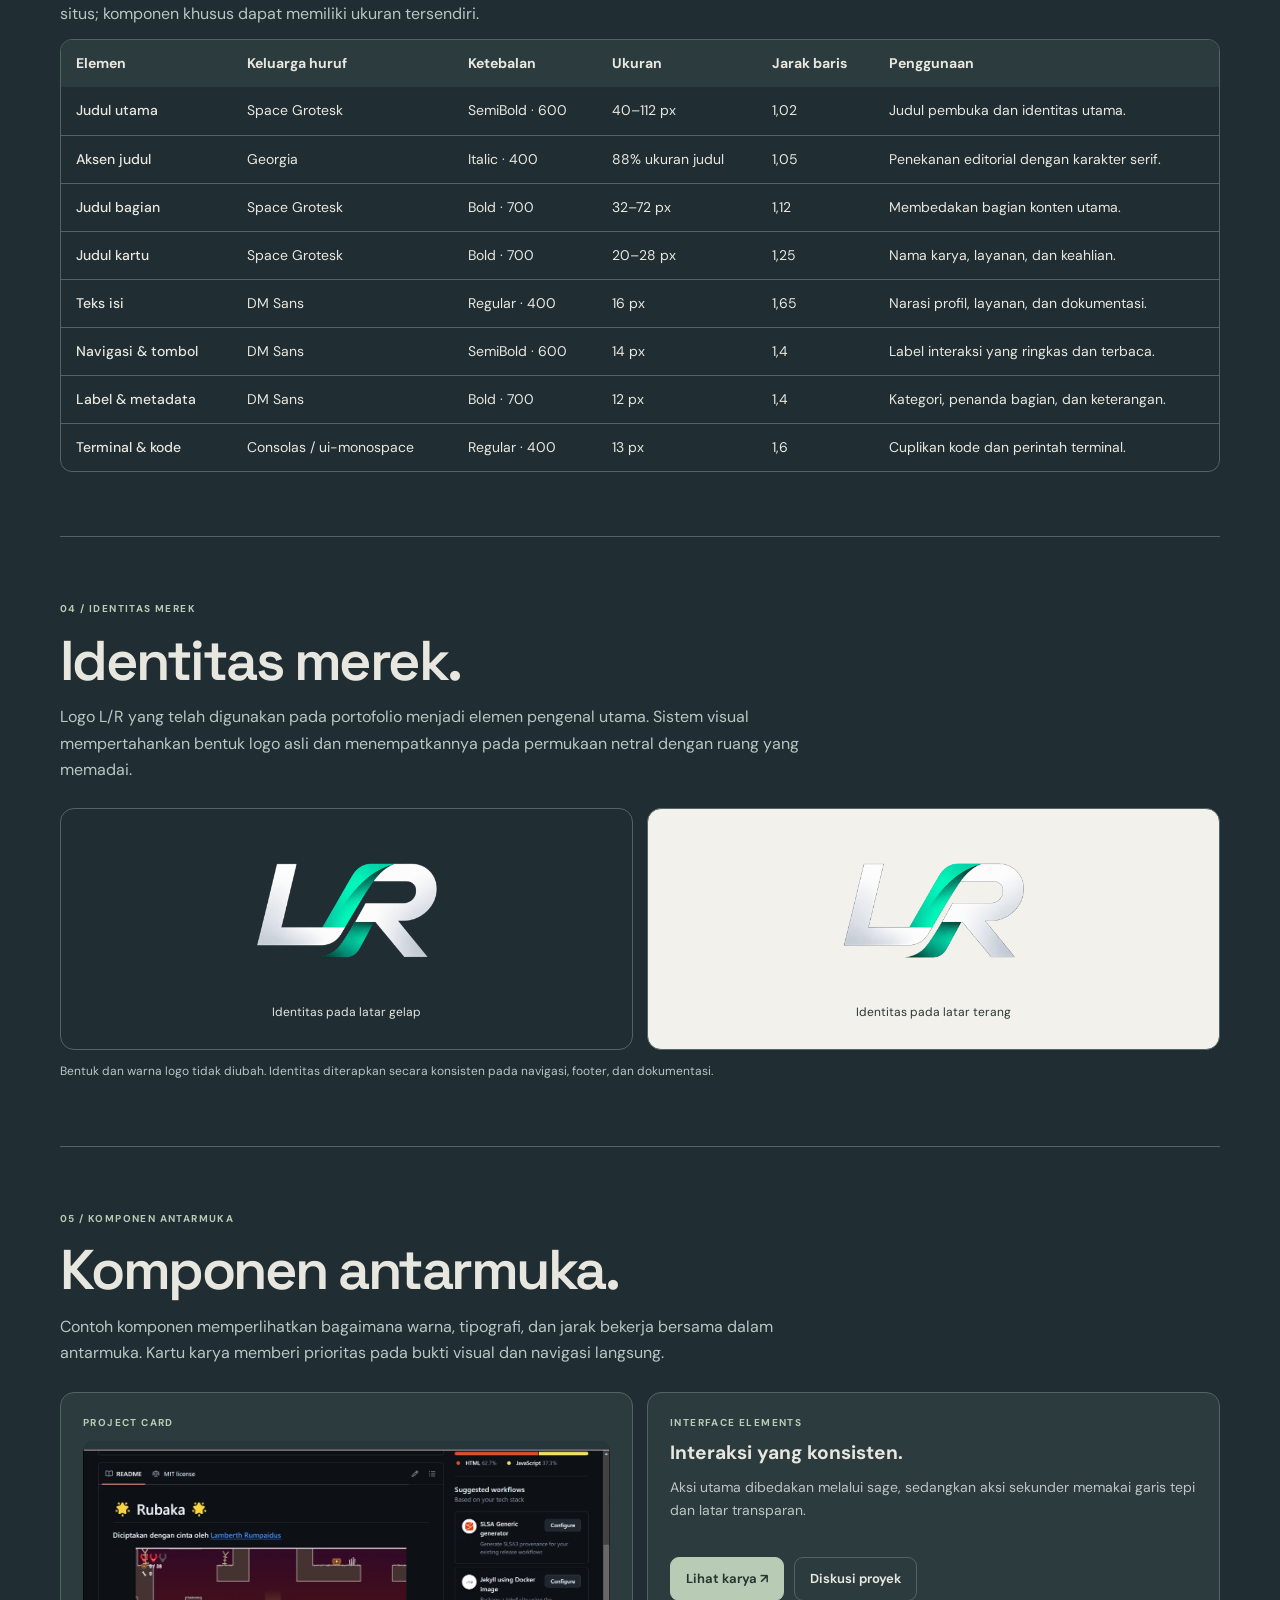
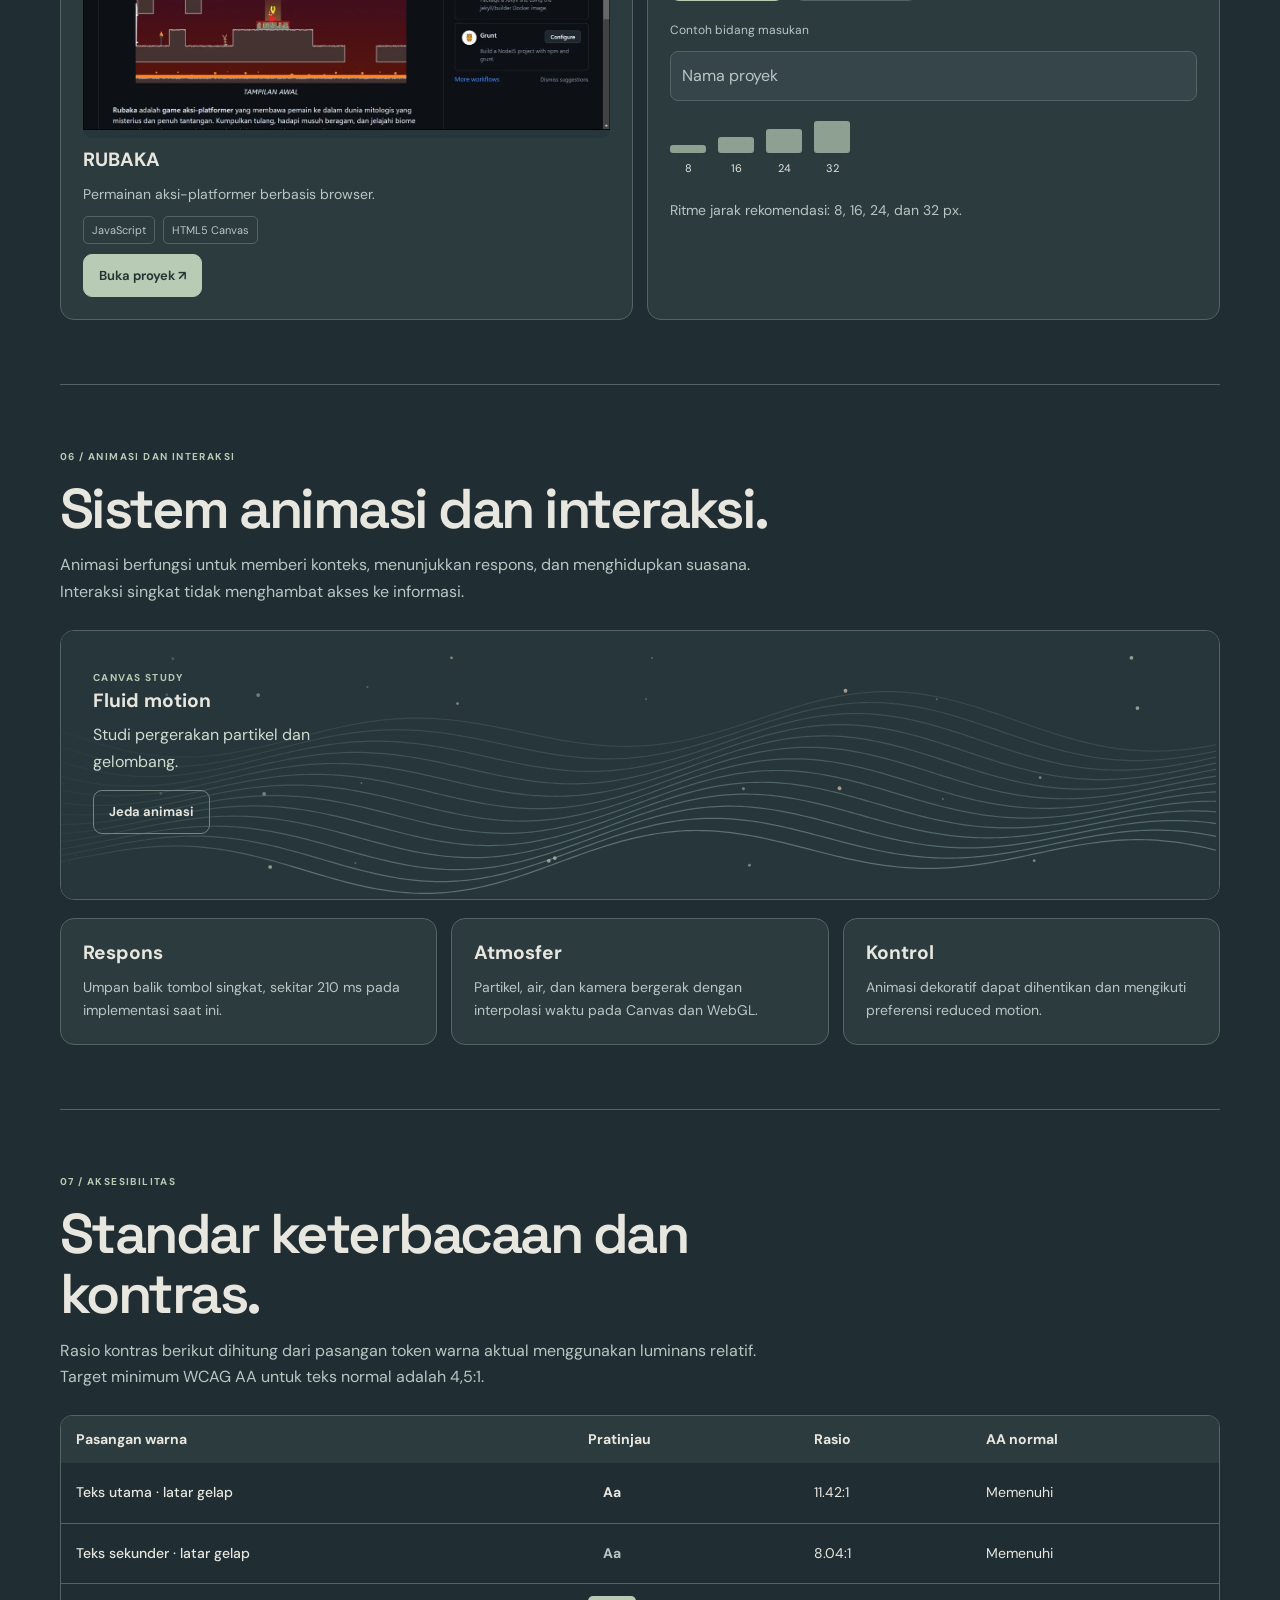
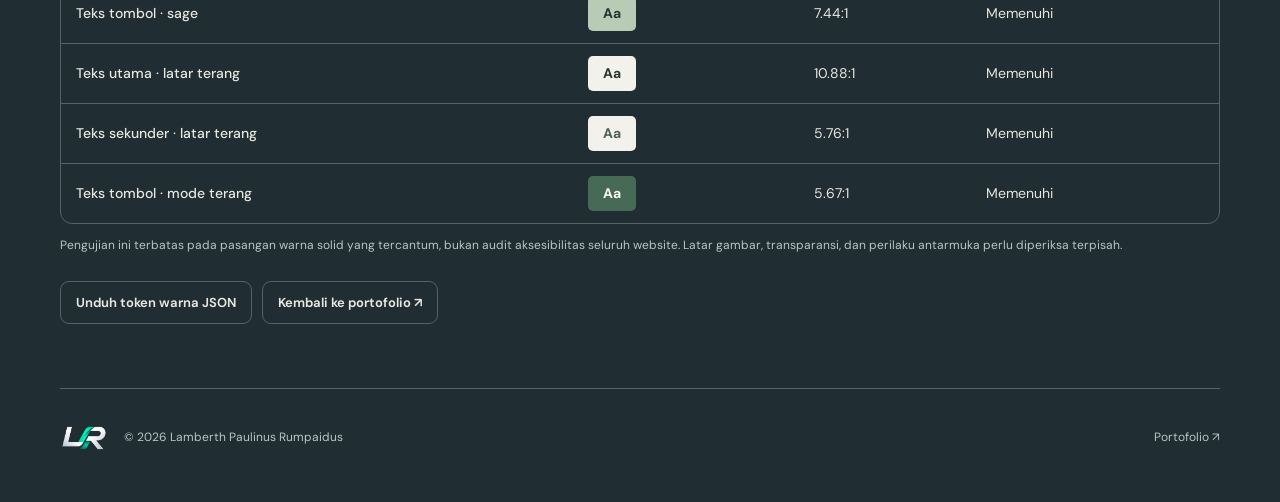
==== commit 68d52a45: "attack by Lam" ====
--- a/design-system.html
+++ b/design-system.html
@@ -7,21 +7,21 @@
 <link rel="icon" href="assets/images/lr-credit-logo-v2.png"><title>Design System & Visual Identity — Lamberth Rumpaidus</title>
 <link rel="preconnect" href="https://fonts.googleapis.com"><link rel="preconnect" href="https://fonts.gstatic.com" crossorigin>
 <link href="https://fonts.googleapis.com/css2?family=DM+Sans:wght@400;500;600;700;800&family=Space+Grotesk:wght@400;500;600;700&display=swap" rel="stylesheet">
-<link rel="stylesheet" href="assets/css/design-system.css?v=20261125">
+<link rel="stylesheet" href="assets/css/design-system.css?v=20261125-editorial">
 <script defer src="assets/js/design-system.js?v=20261125"></script>
 </head>
 <body>
 <a class="skip" href="#main">Langsung ke konten</a>
 <header class="top"><div class="wrap top-inner"><a href="index.html" class="brand"><img src="assets/images/lr-credit-logo-v2.png" width="48" height="48" alt="Logo Lamberth Rumpaidus"><span><strong>lamberthrumpaidus</strong><small>DESIGN SYSTEM</small></span></a><div class="top-actions"><a href="index.html">← Portofolio</a><button id="themeSwitch" type="button" aria-pressed="false" hidden>Tema terang</button></div></div></header>
 <main class="wrap" id="main">
-<section class="intro"><div class="eyebrow"><span>IDENTITAS VISUAL</span><span>2026 / 01</span></div><h1>Quiet <em>Harmony.</em></h1><p class="lede">Bahasa visual yang mempertemukan ketenangan alam, struktur digital, dan interaksi yang terukur. Sistem ini mengutamakan keterbacaan, konsistensi, dan ruang bagi karya.</p><div class="actions"><a class="button primary" href="#moodboard">Jelajahi identitas ↓</a><button class="button" type="button" id="printBoard" hidden>Simpan / cetak PDF</button><a class="button" href="assets/images/quiet-harmony-moodboard.svg" download>Unduh mood board</a></div></section>
+<section class="intro"><div class="eyebrow"><span>IDENTITAS VISUAL</span><span>2026 / 01</span></div><h1>Quiet <em>Harmony.</em></h1><p class="lede">Bahasa visual yang mempertemukan ketenangan alam, struktur digital, dan interaksi yang terukur. Sistem ini mengutamakan keterbacaan, konsistensi, dan ruang bagi karya.</p><div class="actions"><a class="button primary" href="#moodboard">Lihat panduan visual ↓</a><button class="button" type="button" id="printBoard" hidden>Simpan sebagai PDF</button><a class="button" href="assets/images/quiet-harmony-moodboard.svg" download>Unduh papan inspirasi (SVG)</a></div></section>
 <nav class="jump" aria-label="Bagian sistem desain"><a href="#moodboard">01 Mood board</a><a href="#colors">02 Warna</a><a href="#type">03 Tipografi</a><a href="#identity">04 Identitas</a><a href="#components">05 Komponen</a><a href="#motion">06 Interaksi</a><a href="#accessibility">07 Aksesibilitas</a></nav>
-<section id="moodboard" class="section"><div class="section-heading"><span class="number">01 / VISUAL DIRECTION</span><h2>Suasana yang ingin dibangun.</h2><p>Studi visual orisinal yang merangkum tiga pendekatan: lanskap alami, cahaya lembut, dan geometri yang mengalir. Ketiganya menjadi acuan untuk nuansa taman 3D, ritme animasi, dan struktur antarmuka.</p></div><figure class="board"><img src="assets/images/quiet-harmony-moodboard.svg" width="1200" height="650" alt="Mood board berupa lanskap pegunungan dan bambu, cahaya lingkaran lembut, serta garis geometris mengalir."><figcaption>Studi arah visual · ilustrasi konsep, bukan tangkapan layar website.</figcaption></figure><div class="grid three"><article><span class="kicker">NATURE</span><h3>Organik</h3><p>Hijau redup dan bentuk alami menghadirkan kesan tenang tanpa mendominasi karya.</p></article><article><span class="kicker">LIGHT</span><h3>Hangat</h3><p>Pencahayaan amber yang lembut memberi kedalaman visual pada suasana gelap.</p></article><article><span class="kicker">STRUCTURE</span><h3>Terukur</h3><p>Grid, garis, dan pengulangan bentuk menjaga keteraturan dan konsistensi antarmuka.</p></article></div></section>
-<section id="colors" class="section"><div class="section-heading"><span class="number">02 / COLOR SYSTEM</span><h2>Warna dengan fungsi.</h2><p>Warna netral menjadi dasar, hijau sage menandai aksi, dan krem hangat membentuk aksen editorial. Pilihan ini dimaksudkan untuk mengurangi kesan visual yang terlalu mencolok, tanpa mengabaikan kontras.</p></div><div class="palette"><article class="swatch"><div class="swatch-color" style="--sample:#202D32"><span style="color:#E8E7DF">#202D32</span></div><div class="swatch-body"><div class="swatch-title"><h3>Soft Slate</h3><button type="button" class="copy" data-hex="#202D32" aria-label="Salin kode warna Soft Slate" hidden>Salin</button></div><span class="kicker">Latar utama</span><p>Abu-abu kebiruan dengan saturasi rendah membangun dasar yang tenang dan memberi ruang bagi karya.</p></div></article><article class="swatch"><div class="swatch-color" style="--sample:#2C3B3E"><span style="color:#E8E7DF">#2C3B3E</span></div><div class="swatch-body"><div class="swatch-title"><h3>Forest Grey</h3><button type="button" class="copy" data-hex="#2C3B3E" aria-label="Salin kode warna Forest Grey" hidden>Salin</button></div><span class="kicker">Permukaan & kartu</span><p>Perbedaan kecerahan yang lembut membantu membedakan lapisan informasi tanpa garis yang berlebihan.</p></div></article><article class="swatch"><div class="swatch-color" style="--sample:#B7CBB5"><span style="color:#202D32">#B7CBB5</span></div><div class="swatch-body"><div class="swatch-title"><h3>Sage Green</h3><button type="button" class="copy" data-hex="#B7CBB5" aria-label="Salin kode warna Sage Green" hidden>Salin</button></div><span class="kicker">Aksi & penekanan</span><p>Hijau sage menghubungkan nuansa alam dengan interaksi utama, sekaligus membedakan tombol dari latar.</p></div></article><article class="swatch"><div class="swatch-color" style="--sample:#DDC5A4"><span style="color:#202D32">#DDC5A4</span></div><div class="swatch-body"><div class="swatch-title"><h3>Warm Sand</h3><button type="button" class="copy" data-hex="#DDC5A4" aria-label="Salin kode warna Warm Sand" hidden>Salin</button></div><span class="kicker">Aksen editorial</span><p>Krem hangat menyeimbangkan temperatur warna yang dingin dan memberi penekanan pada elemen dekoratif.</p></div></article><article class="swatch"><div class="swatch-color" style="--sample:#E8E7DF"><span style="color:#202D32">#E8E7DF</span></div><div class="swatch-body"><div class="swatch-title"><h3>Ivory Mist</h3><button type="button" class="copy" data-hex="#E8E7DF" aria-label="Salin kode warna Ivory Mist" hidden>Salin</button></div><span class="kicker">Teks utama</span><p>Putih gading mempertahankan kontras yang tinggi tanpa memakai putih murni.</p></div></article><article class="swatch"><div class="swatch-color" style="--sample:#B9C6C3"><span style="color:#202D32">#B9C6C3</span></div><div class="swatch-body"><div class="swatch-title"><h3>Silver Sage</h3><button type="button" class="copy" data-hex="#B9C6C3" aria-label="Salin kode warna Silver Sage" hidden>Salin</button></div><span class="kicker">Teks pendukung</span><p>Warna netral sekunder menjaga hierarki dan keterbacaan deskripsi.</p></div></article><article class="swatch"><div class="swatch-color" style="--sample:#F2F1EB"><span style="color:#202D32">#F2F1EB</span></div><div class="swatch-body"><div class="swatch-title"><h3>Paper</h3><button type="button" class="copy" data-hex="#F2F1EB" aria-label="Salin kode warna Paper" hidden>Salin</button></div><span class="kicker">Latar terang</span><p>Krem pucat menjadi alternatif untuk membaca konten dalam lingkungan yang lebih terang.</p></div></article><article class="swatch"><div class="swatch-color" style="--sample:#283834"><span style="color:#E8E7DF">#283834</span></div><div class="swatch-body"><div class="swatch-title"><h3>Deep Forest</h3><button type="button" class="copy" data-hex="#283834" aria-label="Salin kode warna Deep Forest" hidden>Salin</button></div><span class="kicker">Teks mode terang</span><p>Hijau gelap memberikan dasar kontras untuk teks pada mode terang.</p></div></article></div><p class="note">Nama warna merupakan penamaan editorial. Kode warna bersumber dari token CSS yang digunakan pada portofolio.</p></section>
-<section id="type" class="section"><div class="section-heading"><span class="number">03 / TYPOGRAPHY</span><h2>Hierarki yang jelas.</h2><p>Dua keluarga huruf membangun perbedaan antara identitas dan informasi. Judul menggunakan bentuk geometris, sedangkan narasi mengutamakan keterbacaan.</p></div><div class="grid two"><article class="type-card"><span class="kicker">DISPLAY / SPACE GROTESK</span><div class="sample display">Aa</div><h3 class="display">Merancang solusi digital.</h3><p>Judul, angka, dan elemen identitas. Bobot 600–700 dengan jarak huruf yang rapat untuk komposisi editorial.</p></article><article class="type-card"><span class="kicker">BODY / DM SANS</span><div class="sample">Aa</div><h3>Informasi yang mudah dipahami.</h3><p>Narasi, navigasi, tombol, dan dokumentasi. Bobot 400–700 dengan jarak baris yang lega.</p></article></div><div class="type-scale"><div><span>Judul utama</span><strong class="display" style="font-size:clamp(28px,5vw,54px)">Digital experiences</strong></div><div><span>Judul bagian</span><strong class="display" style="font-size:28px">Karya dan studi kasus</strong></div><div><span>Teks isi</span><p>Desain yang baik membantu pengunjung menemukan informasi tanpa hambatan.</p></div><div><span>Label</span><small class="kicker">DOKUMENTASI PROYEK / 01</small></div></div></section>
-<section id="identity" class="section"><div class="section-heading"><span class="number">04 / BRAND IDENTITY</span><h2>Satu identitas, berbagai karya.</h2><p>Logo L/R yang telah digunakan pada portofolio menjadi elemen pengenal utama. Sistem visual mempertahankan bentuk logo asli dan menempatkannya pada permukaan netral dengan ruang yang memadai.</p></div><div class="grid two"><figure class="logo-stage dark"><img src="assets/images/lr-credit-logo-v2.png" alt="Logo asli L/R pada latar Soft Slate"><figcaption>Identitas pada latar gelap</figcaption></figure><figure class="logo-stage light"><img src="assets/images/lr-credit-logo-v2.png" alt="Logo asli L/R pada latar Paper"><figcaption>Identitas pada latar terang</figcaption></figure></div><p class="note">Bentuk dan warna logo tidak diubah. Identitas diterapkan secara konsisten pada navigasi, footer, dan dokumentasi.</p></section>
-<section id="components" class="section"><div class="section-heading"><span class="number">05 / UI COMPONENTS</span><h2>Desain dalam praktik.</h2><p>Contoh komponen memperlihatkan bagaimana warna, tipografi, dan jarak bekerja bersama dalam antarmuka. Kartu karya memberi prioritas pada bukti visual dan navigasi langsung.</p></div><div class="grid two"><article class="component"><span class="kicker">PROJECT CARD</span><img class="project-image" src="assets/images/rubaka.webp" alt="Arsip visual RUBAKA" loading="lazy"><h3>RUBAKA</h3><p>Permainan aksi-platformer berbasis browser.</p><div class="chips"><span>JavaScript</span><span>HTML5 Canvas</span></div><a class="button primary" href="https://rubaka.netlify.app/" target="_blank" rel="noopener noreferrer">Buka proyek ↗</a></article><article class="component"><span class="kicker">INTERFACE ELEMENTS</span><h3>Interaksi yang konsisten.</h3><p>Aksi utama dibedakan melalui sage, sedangkan aksi sekunder memakai garis tepi dan latar transparan.</p><div class="component-actions"><a class="button primary" href="index.html#work">Lihat karya ↗</a><a class="button" href="index.html#contact">Diskusi proyek</a></div><label for="sampleField">Contoh bidang masukan</label><input id="sampleField" placeholder="Nama proyek" autocomplete="off"><div class="spacing"><span style="--space:8px">8</span><span style="--space:16px">16</span><span style="--space:24px">24</span><span style="--space:32px">32</span></div><p class="note">Ritme jarak rekomendasi: 8, 16, 24, dan 32 px.</p></article></div></section>
-<section id="motion" class="section"><div class="section-heading"><span class="number">06 / MOTION LANGUAGE</span><h2>Gerakan yang terarah.</h2><p>Animasi berfungsi untuk memberi konteks, menunjukkan respons, dan menghidupkan suasana. Interaksi singkat tidak menghambat akses ke informasi.</p></div><div class="motion-stage"><canvas id="motionCanvas" width="900" height="300" aria-hidden="true"></canvas><div class="motion-label"><span class="kicker">CANVAS STUDY</span><h3>Fluid motion</h3><p>Studi pergerakan partikel dan gelombang.</p><button id="motionToggle" type="button" class="button" hidden>Jeda animasi</button></div></div><div class="grid three"><article><h3>Respons</h3><p>Umpan balik tombol singkat, sekitar 210 ms pada implementasi saat ini.</p></article><article><h3>Atmosfer</h3><p>Partikel, air, dan kamera bergerak dengan interpolasi waktu pada Canvas dan WebGL.</p></article><article><h3>Kontrol</h3><p>Animasi dekoratif dapat dihentikan dan mengikuti preferensi reduced motion.</p></article></div></section>
-<section id="accessibility" class="section"><div class="section-heading"><span class="number">07 / ACCESSIBILITY</span><h2>Keterbacaan sebagai standar.</h2><p>Rasio kontras berikut dihitung dari pasangan token warna aktual menggunakan luminans relatif. Target minimum WCAG AA untuk teks normal adalah 4,5:1.</p></div><div class="contrast-wrap"><table><thead><tr><th scope="col">Pasangan warna</th><th scope="col">Pratinjau</th><th scope="col">Rasio</th><th scope="col">AA normal</th></tr></thead><tbody><tr><th scope="row">Teks utama · latar gelap</th><td><span class="contrast-sample" style="color:#E8E7DF;background:#202D32">Aa</span></td><td>11.42:1</td><td>Memenuhi</td></tr><tr><th scope="row">Teks sekunder · latar gelap</th><td><span class="contrast-sample" style="color:#B9C6C3;background:#202D32">Aa</span></td><td>8.04:1</td><td>Memenuhi</td></tr><tr><th scope="row">Teks tombol · sage</th><td><span class="contrast-sample" style="color:#233631;background:#B7CBB5">Aa</span></td><td>7.44:1</td><td>Memenuhi</td></tr><tr><th scope="row">Teks utama · latar terang</th><td><span class="contrast-sample" style="color:#283834;background:#F2F1EB">Aa</span></td><td>10.88:1</td><td>Memenuhi</td></tr><tr><th scope="row">Teks sekunder · latar terang</th><td><span class="contrast-sample" style="color:#4E625B;background:#F2F1EB">Aa</span></td><td>5.76:1</td><td>Memenuhi</td></tr><tr><th scope="row">Teks tombol · mode terang</th><td><span class="contrast-sample" style="color:#F9F7F0;background:#466A56">Aa</span></td><td>5.67:1</td><td>Memenuhi</td></tr></tbody></table></div><p class="note">Pengujian ini terbatas pada pasangan warna solid yang tercantum, bukan audit aksesibilitas seluruh website. Latar gambar, transparansi, dan perilaku antarmuka perlu diperiksa terpisah.</p><div class="actions"><a class="button" href="assets/design-tokens.json" download>Unduh token warna JSON</a><a class="button" href="index.html">Kembali ke portofolio ↗</a></div></section>
+<section id="moodboard" class="section"><div class="section-heading"><span class="number">01 / ARAH VISUAL</span><h2>Arah visual dan inspirasi.</h2><p>Studi visual orisinal yang merangkum tiga pendekatan: lanskap alami, cahaya lembut, dan geometri yang mengalir. Ketiganya menjadi acuan untuk nuansa taman 3D, ritme animasi, dan struktur antarmuka.</p></div><figure class="board"><img src="assets/images/quiet-harmony-moodboard.svg" width="1200" height="650" alt="Mood board berupa lanskap pegunungan dan bambu, cahaya lingkaran lembut, serta garis geometris mengalir."><figcaption>Ilustrasi konseptual arah visual.</figcaption></figure><div class="grid three"><article><span class="kicker">NATURE</span><h3>Organik</h3><p>Hijau redup dan bentuk alami menghadirkan kesan tenang tanpa mendominasi karya.</p></article><article><span class="kicker">LIGHT</span><h3>Hangat</h3><p>Pencahayaan amber yang lembut memberi kedalaman visual pada suasana gelap.</p></article><article><span class="kicker">STRUCTURE</span><h3>Terukur</h3><p>Grid, garis, dan pengulangan bentuk menjaga keteraturan dan konsistensi antarmuka.</p></article></div></section>
+<section id="colors" class="section"><div class="section-heading"><span class="number">02 / SISTEM WARNA</span><h2>Palet warna dan penerapannya.</h2><p>Warna netral menjadi dasar, hijau sage menandai aksi, dan krem hangat membentuk aksen editorial. Pilihan ini dimaksudkan untuk mengurangi kesan visual yang terlalu mencolok, tanpa mengabaikan kontras.</p></div><div class="palette"><article class="swatch"><div class="swatch-color" style="--sample:#202D32"><span style="color:#E8E7DF">#202D32</span></div><div class="swatch-body"><div class="swatch-title"><h3>Soft Slate</h3><button type="button" class="copy" data-hex="#202D32" aria-label="Salin kode warna Soft Slate" hidden>Salin</button></div><span class="kicker">Latar utama</span><p>Abu-abu kebiruan dengan saturasi rendah membangun dasar yang tenang dan memberi ruang bagi karya.</p></div></article><article class="swatch"><div class="swatch-color" style="--sample:#2C3B3E"><span style="color:#E8E7DF">#2C3B3E</span></div><div class="swatch-body"><div class="swatch-title"><h3>Forest Grey</h3><button type="button" class="copy" data-hex="#2C3B3E" aria-label="Salin kode warna Forest Grey" hidden>Salin</button></div><span class="kicker">Permukaan & kartu</span><p>Perbedaan kecerahan yang lembut membantu membedakan lapisan informasi tanpa garis yang berlebihan.</p></div></article><article class="swatch"><div class="swatch-color" style="--sample:#B7CBB5"><span style="color:#202D32">#B7CBB5</span></div><div class="swatch-body"><div class="swatch-title"><h3>Sage Green</h3><button type="button" class="copy" data-hex="#B7CBB5" aria-label="Salin kode warna Sage Green" hidden>Salin</button></div><span class="kicker">Aksi & penekanan</span><p>Hijau sage menghubungkan nuansa alam dengan interaksi utama, sekaligus membedakan tombol dari latar.</p></div></article><article class="swatch"><div class="swatch-color" style="--sample:#DDC5A4"><span style="color:#202D32">#DDC5A4</span></div><div class="swatch-body"><div class="swatch-title"><h3>Warm Sand</h3><button type="button" class="copy" data-hex="#DDC5A4" aria-label="Salin kode warna Warm Sand" hidden>Salin</button></div><span class="kicker">Aksen editorial</span><p>Krem hangat menyeimbangkan temperatur warna yang dingin dan memberi penekanan pada elemen dekoratif.</p></div></article><article class="swatch"><div class="swatch-color" style="--sample:#E8E7DF"><span style="color:#202D32">#E8E7DF</span></div><div class="swatch-body"><div class="swatch-title"><h3>Ivory Mist</h3><button type="button" class="copy" data-hex="#E8E7DF" aria-label="Salin kode warna Ivory Mist" hidden>Salin</button></div><span class="kicker">Teks utama</span><p>Putih gading mempertahankan kontras yang tinggi tanpa memakai putih murni.</p></div></article><article class="swatch"><div class="swatch-color" style="--sample:#B9C6C3"><span style="color:#202D32">#B9C6C3</span></div><div class="swatch-body"><div class="swatch-title"><h3>Silver Sage</h3><button type="button" class="copy" data-hex="#B9C6C3" aria-label="Salin kode warna Silver Sage" hidden>Salin</button></div><span class="kicker">Teks pendukung</span><p>Warna netral sekunder menjaga hierarki dan keterbacaan deskripsi.</p></div></article><article class="swatch"><div class="swatch-color" style="--sample:#F2F1EB"><span style="color:#202D32">#F2F1EB</span></div><div class="swatch-body"><div class="swatch-title"><h3>Paper</h3><button type="button" class="copy" data-hex="#F2F1EB" aria-label="Salin kode warna Paper" hidden>Salin</button></div><span class="kicker">Latar terang</span><p>Krem pucat menjadi alternatif untuk membaca konten dalam lingkungan yang lebih terang.</p></div></article><article class="swatch"><div class="swatch-color" style="--sample:#283834"><span style="color:#E8E7DF">#283834</span></div><div class="swatch-body"><div class="swatch-title"><h3>Deep Forest</h3><button type="button" class="copy" data-hex="#283834" aria-label="Salin kode warna Deep Forest" hidden>Salin</button></div><span class="kicker">Teks mode terang</span><p>Hijau gelap memberikan dasar kontras untuk teks pada mode terang.</p></div></article></div><p class="note">Nama warna merupakan penamaan editorial. Kode warna bersumber dari token CSS yang digunakan pada portofolio.</p><div class="spec-block"><h3>Token warna antarmuka</h3><p>HEX adalah notasi heksadesimal enam digit untuk menyatakan nilai merah, hijau, dan biru (RGB). Token CSS menghubungkan peran warna dengan nilai aktual pada kedua tema.</p><div class="contrast-wrap"><table class="spec-table"><thead><tr><th scope="col">Fungsi</th><th scope="col">Token CSS</th><th scope="col">Mode gelap</th><th scope="col">Mode terang</th></tr></thead><tbody><tr><th scope="row">Latar utama</th><td><code>--bg</code></td><td><span class="token-dot" style="background:#202D32"></span><code>#202D32</code></td><td><span class="token-dot" style="background:#F2F1EB"></span><code>#F2F1EB</code></td></tr><tr><th scope="row">Latar sekunder</th><td><code>--bg2</code></td><td><span class="token-dot" style="background:#26363A"></span><code>#26363A</code></td><td><span class="token-dot" style="background:#E8EAE3"></span><code>#E8EAE3</code></td></tr><tr><th scope="row">Permukaan kartu</th><td><code>--surface</code></td><td><span class="token-dot" style="background:#2C3B3E"></span><code>#2C3B3E</code></td><td><span class="token-dot" style="background:#FAF8F2"></span><code>#FAF8F2</code></td></tr><tr><th scope="row">Permukaan tingkat dua</th><td><code>--surface2</code></td><td><span class="token-dot" style="background:#35454A"></span><code>#35454A</code></td><td><span class="token-dot" style="background:#E1E7DF"></span><code>#E1E7DF</code></td></tr><tr><th scope="row">Teks utama</th><td><code>--text</code></td><td><span class="token-dot" style="background:#E8E7DF"></span><code>#E8E7DF</code></td><td><span class="token-dot" style="background:#283834"></span><code>#283834</code></td></tr><tr><th scope="row">Teks sekunder</th><td><code>--muted</code></td><td><span class="token-dot" style="background:#B9C6C3"></span><code>#B9C6C3</code></td><td><span class="token-dot" style="background:#4E625B"></span><code>#4E625B</code></td></tr><tr><th scope="row">Aksen utama</th><td><code>--mint</code></td><td><span class="token-dot" style="background:#B7CBB5"></span><code>#B7CBB5</code></td><td><span class="token-dot" style="background:#466A56"></span><code>#466A56</code></td></tr><tr><th scope="row">Aksen hangat</th><td><code>--warm</code></td><td><span class="token-dot" style="background:#DDC5A4"></span><code>#DDC5A4</code></td><td><span class="token-dot" style="background:#795F40"></span><code>#795F40</code></td></tr><tr><th scope="row">Teks di atas aksen</th><td><code>--onaccent</code></td><td><span class="token-dot" style="background:#233631"></span><code>#233631</code></td><td><span class="token-dot" style="background:#F9F7F0"></span><code>#F9F7F0</code></td></tr><tr><th scope="row">Garis pemisah</th><td><code>--line</code></td><td><span class="token-dot" style="background:#526564"></span><code>#526564</code></td><td><span class="token-dot" style="background:#C4CEC5"></span><code>#C4CEC5</code></td></tr></tbody></table></div></div></section>
+<section id="type" class="section"><div class="section-heading"><span class="number">03 / TIPOGRAFI</span><h2>Sistem tipografi.</h2><p>Space Grotesk dipilih untuk karakter geometris dan identitas judul, sedangkan DM Sans mendukung keterbacaan narasi. Georgia Italic digunakan sebagai aksen editorial; Consolas atau font monospace sistem digunakan untuk kode dan terminal.</p></div><div class="grid two"><article class="type-card"><span class="kicker">DISPLAY / SPACE GROTESK</span><div class="sample display">Aa</div><h3 class="display">Merancang solusi digital.</h3><p>Judul, angka, dan elemen identitas. Bobot 600–700 dengan jarak huruf yang rapat untuk komposisi editorial.</p></article><article class="type-card"><span class="kicker">BODY / DM SANS</span><div class="sample">Aa</div><h3>Informasi yang mudah dipahami.</h3><p>Narasi, navigasi, tombol, dan dokumentasi. Bobot 400–700 dengan jarak baris yang lega.</p></article></div><div class="grid two"><article class="type-card"><span class="kicker">AKSEN / GEORGIA ITALIC</span><div class="sample" style="font-family:Georgia,serif;font-style:italic">Aa</div><h3 style="font-family:Georgia,serif;font-style:italic">yang bermakna.</h3><p>Karakter serif miring memberikan kontras terhadap judul geometris. Bobot 400, terbatas pada aksen judul.</p></article><article class="type-card"><span class="kicker">KODE / CONSOLAS</span><div class="sample" style="font-family:Consolas,ui-monospace,monospace">Aa</div><h3 style="font-family:Consolas,ui-monospace,monospace">const project = true;</h3><p>Lebar karakter tetap membantu membaca sintaks, struktur kode, dan perintah terminal.</p></article></div><div class="type-scale"><div><span>Judul utama</span><strong class="display" style="font-size:clamp(28px,5vw,54px)">Digital experiences</strong></div><div><span>Judul bagian</span><strong class="display" style="font-size:28px">Karya dan studi kasus</strong></div><div><span>Teks isi</span><p>Desain yang baik membantu pengunjung menemukan informasi tanpa hambatan.</p></div><div><span>Label</span><small class="kicker">DOKUMENTASI PROYEK / 01</small></div></div><div class="spec-block"><h3>Spesifikasi tipografi portofolio</h3><p>Ukuran judul bersifat responsif terhadap lebar layar. Tabel ini mendokumentasikan aturan tipografi utama pada situs; komponen khusus dapat memiliki ukuran tersendiri.</p><div class="contrast-wrap"><table class="spec-table"><thead><tr><th scope="col">Elemen</th><th scope="col">Keluarga huruf</th><th scope="col">Ketebalan</th><th scope="col">Ukuran</th><th scope="col">Jarak baris</th><th scope="col">Penggunaan</th></tr></thead><tbody><tr><th scope="row">Judul utama</th><td>Space Grotesk</td><td>SemiBold · 600</td><td>40–112 px</td><td>1,02</td><td>Judul pembuka dan identitas utama.</td></tr><tr><th scope="row">Aksen judul</th><td>Georgia</td><td>Italic · 400</td><td>88% ukuran judul</td><td>1,05</td><td>Penekanan editorial dengan karakter serif.</td></tr><tr><th scope="row">Judul bagian</th><td>Space Grotesk</td><td>Bold · 700</td><td>32–72 px</td><td>1,12</td><td>Membedakan bagian konten utama.</td></tr><tr><th scope="row">Judul kartu</th><td>Space Grotesk</td><td>Bold · 700</td><td>20–28 px</td><td>1,25</td><td>Nama karya, layanan, dan keahlian.</td></tr><tr><th scope="row">Teks isi</th><td>DM Sans</td><td>Regular · 400</td><td>16 px</td><td>1,65</td><td>Narasi profil, layanan, dan dokumentasi.</td></tr><tr><th scope="row">Navigasi & tombol</th><td>DM Sans</td><td>SemiBold · 600</td><td>14 px</td><td>1,4</td><td>Label interaksi yang ringkas dan terbaca.</td></tr><tr><th scope="row">Label & metadata</th><td>DM Sans</td><td>Bold · 700</td><td>12 px</td><td>1,4</td><td>Kategori, penanda bagian, dan keterangan.</td></tr><tr><th scope="row">Terminal & kode</th><td>Consolas / ui-monospace</td><td>Regular · 400</td><td>13 px</td><td>1,6</td><td>Cuplikan kode dan perintah terminal.</td></tr></tbody></table></div></div></section>
+<section id="identity" class="section"><div class="section-heading"><span class="number">04 / IDENTITAS MEREK</span><h2>Identitas merek.</h2><p>Logo L/R yang telah digunakan pada portofolio menjadi elemen pengenal utama. Sistem visual mempertahankan bentuk logo asli dan menempatkannya pada permukaan netral dengan ruang yang memadai.</p></div><div class="grid two"><figure class="logo-stage dark"><img src="assets/images/lr-credit-logo-v2.png" alt="Logo asli L/R pada latar Soft Slate"><figcaption>Identitas pada latar gelap</figcaption></figure><figure class="logo-stage light"><img src="assets/images/lr-credit-logo-v2.png" alt="Logo asli L/R pada latar Paper"><figcaption>Identitas pada latar terang</figcaption></figure></div><p class="note">Bentuk dan warna logo tidak diubah. Identitas diterapkan secara konsisten pada navigasi, footer, dan dokumentasi.</p></section>
+<section id="components" class="section"><div class="section-heading"><span class="number">05 / KOMPONEN ANTARMUKA</span><h2>Komponen antarmuka.</h2><p>Contoh komponen memperlihatkan bagaimana warna, tipografi, dan jarak bekerja bersama dalam antarmuka. Kartu karya memberi prioritas pada bukti visual dan navigasi langsung.</p></div><div class="grid two"><article class="component"><span class="kicker">PROJECT CARD</span><img class="project-image" src="assets/images/rubaka.webp" alt="Arsip visual RUBAKA" loading="lazy"><h3>RUBAKA</h3><p>Permainan aksi-platformer berbasis browser.</p><div class="chips"><span>JavaScript</span><span>HTML5 Canvas</span></div><a class="button primary" href="https://rubaka.netlify.app/" target="_blank" rel="noopener noreferrer">Buka proyek ↗</a></article><article class="component"><span class="kicker">INTERFACE ELEMENTS</span><h3>Interaksi yang konsisten.</h3><p>Aksi utama dibedakan melalui sage, sedangkan aksi sekunder memakai garis tepi dan latar transparan.</p><div class="component-actions"><a class="button primary" href="index.html#work">Lihat karya ↗</a><a class="button" href="index.html#contact">Diskusi proyek</a></div><label for="sampleField">Contoh bidang masukan</label><input id="sampleField" placeholder="Nama proyek" autocomplete="off"><div class="spacing"><span style="--space:8px">8</span><span style="--space:16px">16</span><span style="--space:24px">24</span><span style="--space:32px">32</span></div><p class="note">Ritme jarak rekomendasi: 8, 16, 24, dan 32 px.</p></article></div></section>
+<section id="motion" class="section"><div class="section-heading"><span class="number">06 / ANIMASI DAN INTERAKSI</span><h2>Sistem animasi dan interaksi.</h2><p>Animasi berfungsi untuk memberi konteks, menunjukkan respons, dan menghidupkan suasana. Interaksi singkat tidak menghambat akses ke informasi.</p></div><div class="motion-stage"><canvas id="motionCanvas" width="900" height="300" aria-hidden="true"></canvas><div class="motion-label"><span class="kicker">CANVAS STUDY</span><h3>Fluid motion</h3><p>Studi pergerakan partikel dan gelombang.</p><button id="motionToggle" type="button" class="button" hidden>Jeda animasi</button></div></div><div class="grid three"><article><h3>Respons</h3><p>Umpan balik tombol singkat, sekitar 210 ms pada implementasi saat ini.</p></article><article><h3>Atmosfer</h3><p>Partikel, air, dan kamera bergerak dengan interpolasi waktu pada Canvas dan WebGL.</p></article><article><h3>Kontrol</h3><p>Animasi dekoratif dapat dihentikan dan mengikuti preferensi reduced motion.</p></article></div></section>
+<section id="accessibility" class="section"><div class="section-heading"><span class="number">07 / AKSESIBILITAS</span><h2>Standar keterbacaan dan kontras.</h2><p>Rasio kontras berikut dihitung dari pasangan token warna aktual menggunakan luminans relatif. Target minimum WCAG AA untuk teks normal adalah 4,5:1.</p></div><div class="contrast-wrap"><table><thead><tr><th scope="col">Pasangan warna</th><th scope="col">Pratinjau</th><th scope="col">Rasio</th><th scope="col">AA normal</th></tr></thead><tbody><tr><th scope="row">Teks utama · latar gelap</th><td><span class="contrast-sample" style="color:#E8E7DF;background:#202D32">Aa</span></td><td>11.42:1</td><td>Memenuhi</td></tr><tr><th scope="row">Teks sekunder · latar gelap</th><td><span class="contrast-sample" style="color:#B9C6C3;background:#202D32">Aa</span></td><td>8.04:1</td><td>Memenuhi</td></tr><tr><th scope="row">Teks tombol · sage</th><td><span class="contrast-sample" style="color:#233631;background:#B7CBB5">Aa</span></td><td>7.44:1</td><td>Memenuhi</td></tr><tr><th scope="row">Teks utama · latar terang</th><td><span class="contrast-sample" style="color:#283834;background:#F2F1EB">Aa</span></td><td>10.88:1</td><td>Memenuhi</td></tr><tr><th scope="row">Teks sekunder · latar terang</th><td><span class="contrast-sample" style="color:#4E625B;background:#F2F1EB">Aa</span></td><td>5.76:1</td><td>Memenuhi</td></tr><tr><th scope="row">Teks tombol · mode terang</th><td><span class="contrast-sample" style="color:#F9F7F0;background:#466A56">Aa</span></td><td>5.67:1</td><td>Memenuhi</td></tr></tbody></table></div><p class="note">Pengujian ini terbatas pada pasangan warna solid yang tercantum, bukan audit aksesibilitas seluruh website. Latar gambar, transparansi, dan perilaku antarmuka perlu diperiksa terpisah.</p><div class="actions"><a class="button" href="assets/design-tokens.json" download>Unduh token warna JSON</a><a class="button" href="index.html">Kembali ke portofolio ↗</a></div></section>
 </main><footer class="wrap foot"><img src="assets/images/lr-credit-logo-v2.png" width="48" height="48" alt=""><span>© 2026 Lamberth Paulinus Rumpaidus</span><a href="index.html">Portofolio ↗</a></footer><div id="notice" class="notice" role="status" aria-live="polite"></div>
 </body></html>
--- a/assets/css/design-system.css
+++ b/assets/css/design-system.css
@@ -4,4 +4,5 @@
 *{box-sizing:border-box}html{scroll-padding-top:90px}body{margin:0;background:var(--bg);color:var(--text);font:16px/1.65 "DM Sans",Arial,sans-serif}a{color:inherit;text-decoration:none}button,input{font:inherit}button{cursor:pointer}button[hidden]{display:none!important}img{max-width:100%;display:block}h1,h2,h3,p,figure{margin:0}p{color:var(--muted)}h1,h2,.display{font-family:"Space Grotesk","DM Sans",sans-serif;letter-spacing:-.045em;line-height:1.08}h3{line-height:1.3;font-size:1.2rem}.wrap{width:min(1160px,calc(100% - 48px));margin:auto}.skip{position:absolute;left:16px;top:-100px;z-index:100;background:var(--sage);color:var(--on);padding:10px}.skip:focus{top:10px}:focus-visible{outline:2px solid var(--sage);outline-offset:4px}.top{position:sticky;top:0;z-index:10;background:var(--bg);border-bottom:1px solid var(--line)}.top-inner{display:flex;align-items:center;justify-content:space-between;min-height:76px;gap:20px}.brand{display:flex;align-items:center;gap:10px;min-width:0}.brand img,.foot img{object-fit:contain}.brand span{display:grid;line-height:1.2}.brand strong{font-size:13px}.brand small,.kicker,.number,.eyebrow{font-size:10px;letter-spacing:.14em;font-weight:700;color:var(--sage)}.brand small{margin-top:4px}.top-actions{display:flex;align-items:center;gap:16px;font-size:12px}.top-actions button,.button,.copy{background:transparent;border:1px solid var(--line);border-radius:9px;color:var(--text);padding:10px 15px;font-weight:650;display:inline-flex;align-items:center;justify-content:center;font-size:13px}.button:hover,.copy:hover,.top-actions button:hover{background:var(--surface)}.primary{background:var(--sage);border-color:var(--sage);color:var(--on)}.primary:hover{background:var(--sage);filter:brightness(.94)}.intro{padding:76px 0 45px}.eyebrow{display:flex;justify-content:space-between;gap:10px;padding-bottom:16px;border-bottom:1px solid var(--line)}h1{font-size:clamp(60px,10vw,142px);font-weight:600;margin:38px 0 20px}h1 em{font-family:Georgia,serif;font-weight:400;color:var(--sand)}.lede{font-size:clamp(17px,2vw,22px);max-width:680px}.actions,.component-actions{display:flex;gap:10px;flex-wrap:wrap;margin-top:25px}.jump{display:flex;gap:7px;flex-wrap:wrap;padding:15px 0;border-block:1px solid var(--line)}.jump a{padding:6px 10px;font-size:12px;color:var(--muted)}.jump a:hover{text-decoration:underline;color:var(--text)}.section{padding:64px 0;border-bottom:1px solid var(--line);scroll-margin-top:90px}.section-heading{display:grid;gap:13px;max-width:740px;margin-bottom:25px}.section-heading h2{font-size:clamp(30px,4.6vw,56px);font-weight:600}.board img{width:100%;height:auto;border-radius:14px}.board figcaption,.note{font-size:12px;color:var(--muted);margin-top:12px}.grid{display:grid;gap:14px;margin-top:18px}.two{grid-template-columns:repeat(2,minmax(0,1fr))}.three{grid-template-columns:repeat(3,minmax(0,1fr))}.grid article,.type-scale,.component{background:var(--panel);border:1px solid var(--line);border-radius:14px;padding:22px;display:flex;flex-direction:column;gap:10px;min-width:0}.grid article p{font-size:14px}.palette{display:grid;grid-template-columns:repeat(4,minmax(0,1fr));gap:12px}.swatch{overflow:hidden;border-radius:13px;background:var(--panel);border:1px solid var(--line)}.swatch-color{height:124px;background:var(--sample);padding:12px;display:flex;align-items:flex-end}.swatch-color span{font-weight:700;font-size:12px;letter-spacing:.06em}.swatch-body{padding:15px;display:grid;gap:9px}.swatch-title{display:flex;align-items:center;justify-content:space-between;gap:8px}.swatch h3{font-size:16px}.swatch p{font-size:13px;line-height:1.55}.copy{font-size:10px;padding:4px 8px}.sample{font-size:clamp(70px,10vw,110px);line-height:1;color:var(--sage);padding:8px 0}.type-scale{margin-top:14px}.type-scale>div{display:grid;grid-template-columns:120px 1fr;align-items:baseline;gap:20px;border-bottom:1px solid var(--line);padding:13px 0}.type-scale>div:last-child{border:0}.type-scale>div>span{font-size:12px;color:var(--muted)}.logo-stage{border:1px solid var(--line);border-radius:14px;padding:26px;min-height:230px;display:flex;flex-direction:column;justify-content:center;align-items:center;gap:18px}.logo-stage img{width:min(70%,200px);height:150px;object-fit:contain}.logo-stage.dark{background:#202d32;color:#e8e7df}.logo-stage.light{background:#f2f1eb;color:#283834}.logo-stage figcaption{font-size:12px}.project-image{width:100%;aspect-ratio:16/9;object-fit:contain;background:#27363a;border-radius:9px}.chips{display:flex;gap:8px;flex-wrap:wrap}.chips span{font-size:11px;border:1px solid var(--line);border-radius:5px;padding:4px 8px;color:var(--muted)}.component .button{align-self:flex-start}.component label{margin-top:10px;font-size:12px;color:var(--muted)}.component input{background:var(--surface);border:1px solid var(--line);padding:11px;border-radius:8px;color:var(--text);width:100%}.component input::placeholder{color:var(--muted)}.spacing{display:flex;align-items:flex-end;gap:12px;margin-top:10px}.spacing span{min-width:36px;text-align:center;font-size:11px;padding-top:calc(var(--space) + 6px);position:relative}.spacing span::before{content:"";position:absolute;top:0;left:0;height:var(--space);width:100%;background:var(--sage);opacity:.7;border-radius:3px}.motion-stage{position:relative;overflow:hidden;border:1px solid var(--line);border-radius:14px;background:#26363a;min-height:270px;isolation:isolate;color:#e8e7df}.motion-stage canvas{position:absolute;inset:0;width:100%;height:100%;z-index:-1}.motion-label{padding:32px;max-width:300px;background:linear-gradient(90deg,#26363ad9,#26363a00)}.motion-label p{color:#d1dbd0;margin:8px 0 15px}.motion-label .kicker{color:#b7cbb5}.motion-label .button{color:#e8e7df;border-color:#738683}.contrast-wrap{overflow-x:auto;border:1px solid var(--line);border-radius:12px}table{width:100%;border-collapse:collapse;text-align:left;font-size:14px}th,td{padding:12px 15px;border-bottom:1px solid var(--line)}thead{background:var(--panel)}tbody th{font-weight:500}tr:last-child td,tr:last-child th{border-bottom:0}.contrast-sample{display:inline-block;min-width:48px;text-align:center;padding:6px 10px;border-radius:5px;font-weight:700}.foot{display:flex;align-items:center;gap:16px;padding:25px 0 40px;font-size:12px;color:var(--muted)}.foot a{margin-left:auto}.notice{position:fixed;bottom:20px;right:20px;z-index:20;background:var(--panel);border:1px solid var(--line);padding:10px 15px;border-radius:8px;font-size:13px}.notice:empty{display:none}
 @media(max-width:800px){.palette{grid-template-columns:repeat(2,minmax(0,1fr))}.three{grid-template-columns:1fr}.section{padding:45px 0}.intro{padding-top:48px}}@media(max-width:530px){.wrap{width:calc(100% - 28px)}.top-inner{gap:6px;min-height:65px}.brand img{width:35px;height:35px}.brand strong{font-size:11px}.brand small{font-size:8px}.top-actions{gap:8px}.top-actions button{font-size:10px;padding:6px}.top-actions a{font-size:11px}.two{grid-template-columns:1fr}.swatch-color{height:90px}.swatch-body{padding:11px}.swatch h3{font-size:14px}.swatch-title{flex-wrap:wrap}.type-scale>div{grid-template-columns:1fr;gap:4px}.section-heading h2{font-size:34px}.foot{flex-wrap:wrap}.foot a{margin-left:0}th,td{padding:10px;font-size:12px}}
 @media(prefers-reduced-motion:reduce){*{scroll-behavior:auto!important;animation:none!important;transition:none!important}}
-@page{size:A4;margin:12mm}@media print{html,body{background:#fff!important;color:#283834!important;font-size:10pt;--bg:#fff;--panel:#f5f5ef;--surface:#e1e7df;--text:#283834;--muted:#4e625b;--line:#adb8ad;--sage:#466a56;--sand:#795f40}.wrap{width:100%}.top,.jump,.actions,.copy,.component-actions,.notice,#motionToggle,.foot a,.skip{display:none!important}.intro{padding:0 0 15px}h1{font-size:62px;margin:15px 0}.lede{font-size:13px}.section{padding:22px 0;scroll-margin:0}.section-heading{margin-bottom:12px}.section-heading h2{font-size:28px}.grid article,.swatch,.logo-stage,.type-scale,.contrast-wrap,.board,.motion-stage{break-inside:avoid}.palette{grid-template-columns:repeat(4,1fr);gap:8px}.swatch-color{height:70px}.swatch-body{padding:10px}.swatch p{font-size:10px}.three{grid-template-columns:repeat(3,1fr)}.two{grid-template-columns:repeat(2,1fr)}.grid article{padding:13px}.motion-stage{min-height:160px}.motion-stage canvas{display:none}.motion-label{background:#26363a}.foot{padding:15px 0}*{-webkit-print-color-adjust:exact;print-color-adjust:exact}}+@page{size:A4;margin:12mm}@media print{html,body{background:#fff!important;color:#283834!important;font-size:10pt;--bg:#fff;--panel:#f5f5ef;--surface:#e1e7df;--text:#283834;--muted:#4e625b;--line:#adb8ad;--sage:#466a56;--sand:#795f40}.wrap{width:100%}.top,.jump,.actions,.copy,.component-actions,.notice,#motionToggle,.foot a,.skip{display:none!important}.intro{padding:0 0 15px}h1{font-size:62px;margin:15px 0}.lede{font-size:13px}.section{padding:22px 0;scroll-margin:0}.section-heading{margin-bottom:12px}.section-heading h2{font-size:28px}.grid article,.swatch,.logo-stage,.type-scale,.contrast-wrap,.board,.motion-stage{break-inside:avoid}.palette{grid-template-columns:repeat(4,1fr);gap:8px}.swatch-color{height:70px}.swatch-body{padding:10px}.swatch p{font-size:10px}.three{grid-template-columns:repeat(3,1fr)}.two{grid-template-columns:repeat(2,1fr)}.grid article{padding:13px}.motion-stage{min-height:160px}.motion-stage canvas{display:none}.motion-label{background:#26363a}.foot{padding:15px 0}*{-webkit-print-color-adjust:exact;print-color-adjust:exact}}
+.spec-block{margin-top:26px;display:grid;gap:12px}.spec-block>p{max-width:75ch}.spec-table{min-width:620px}.spec-table td{vertical-align:top}.spec-table code{font:12px Consolas,ui-monospace,monospace;white-space:nowrap}.token-dot{display:inline-block;width:15px;height:15px;border:1px solid var(--line);border-radius:4px;margin-right:7px;vertical-align:middle}.spec-table th{min-width:100px}@media print{.spec-table{min-width:0}.spec-table th,.spec-table td{font-size:8.5pt;padding:6px}.spec-table code{font-size:8pt}.spec-block{break-inside:auto}.spec-block .contrast-wrap{break-inside:auto}thead{display:table-header-group}tr{break-inside:avoid}}
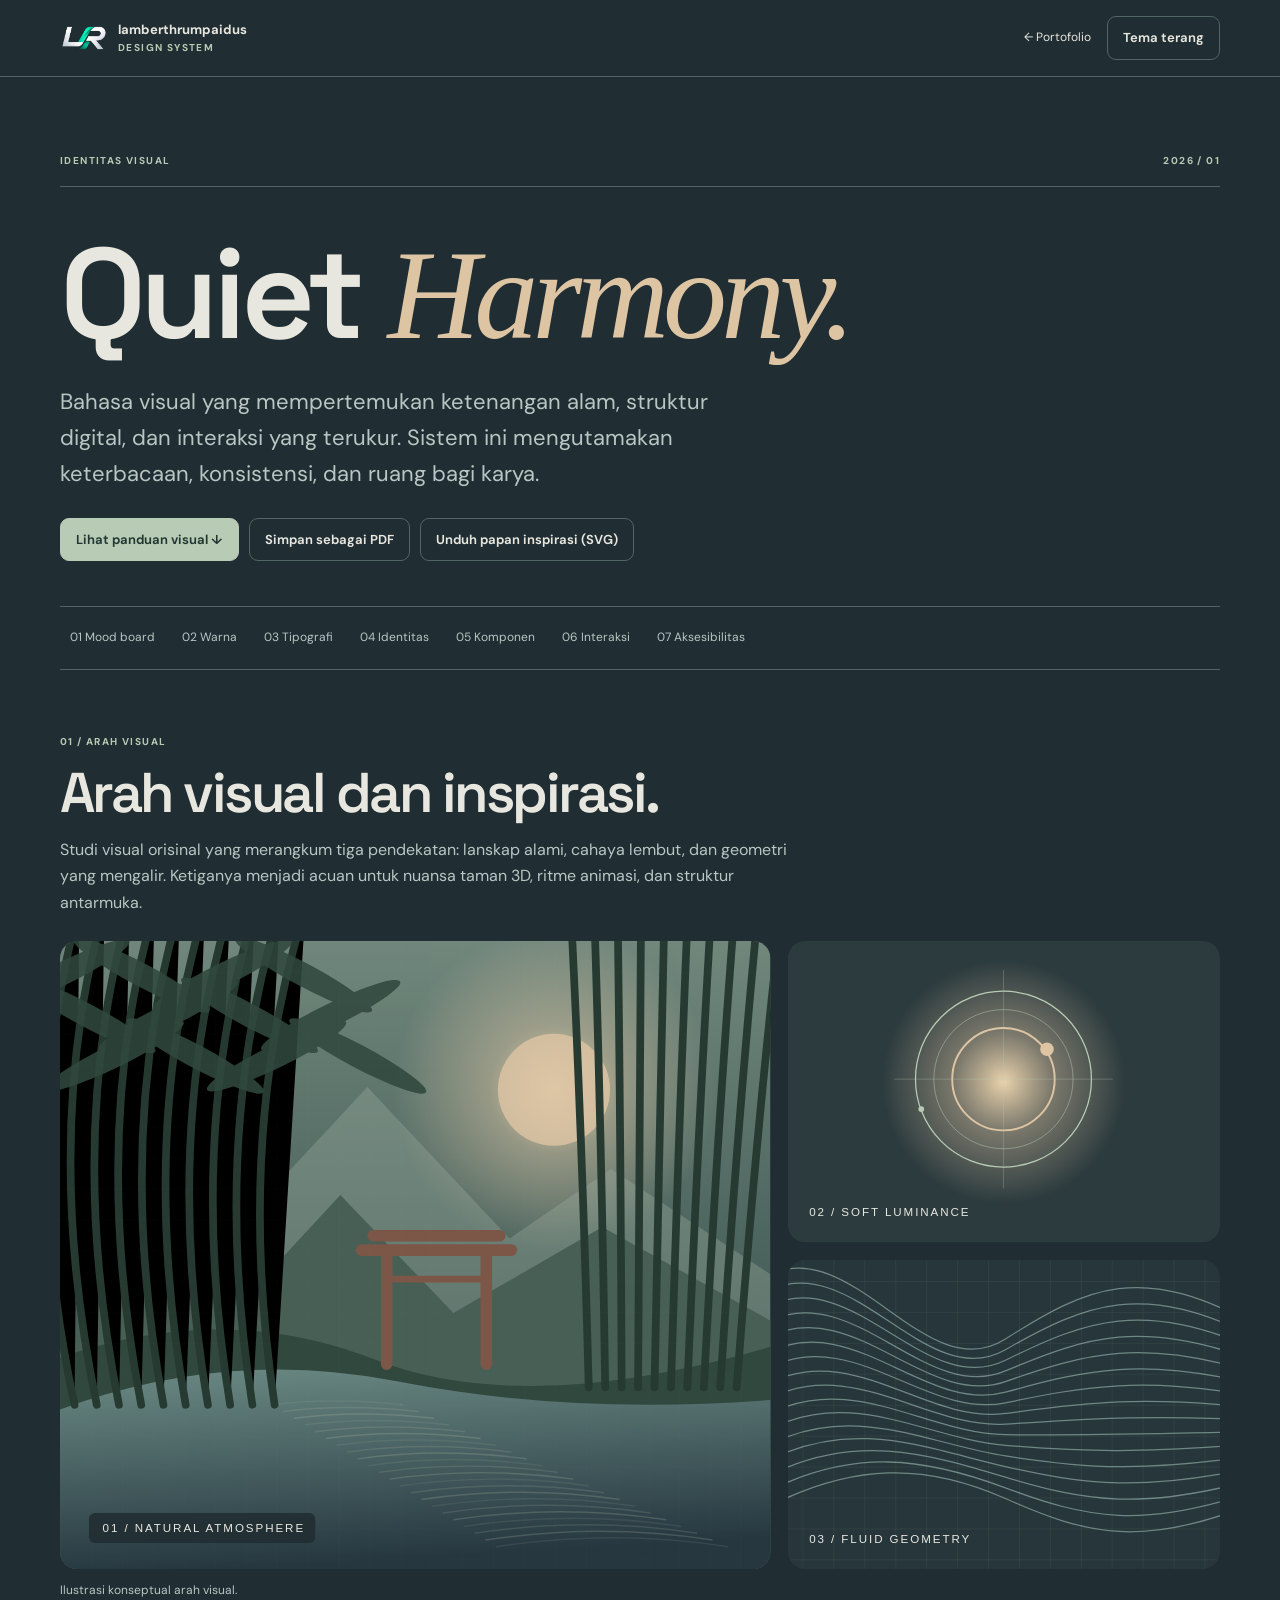
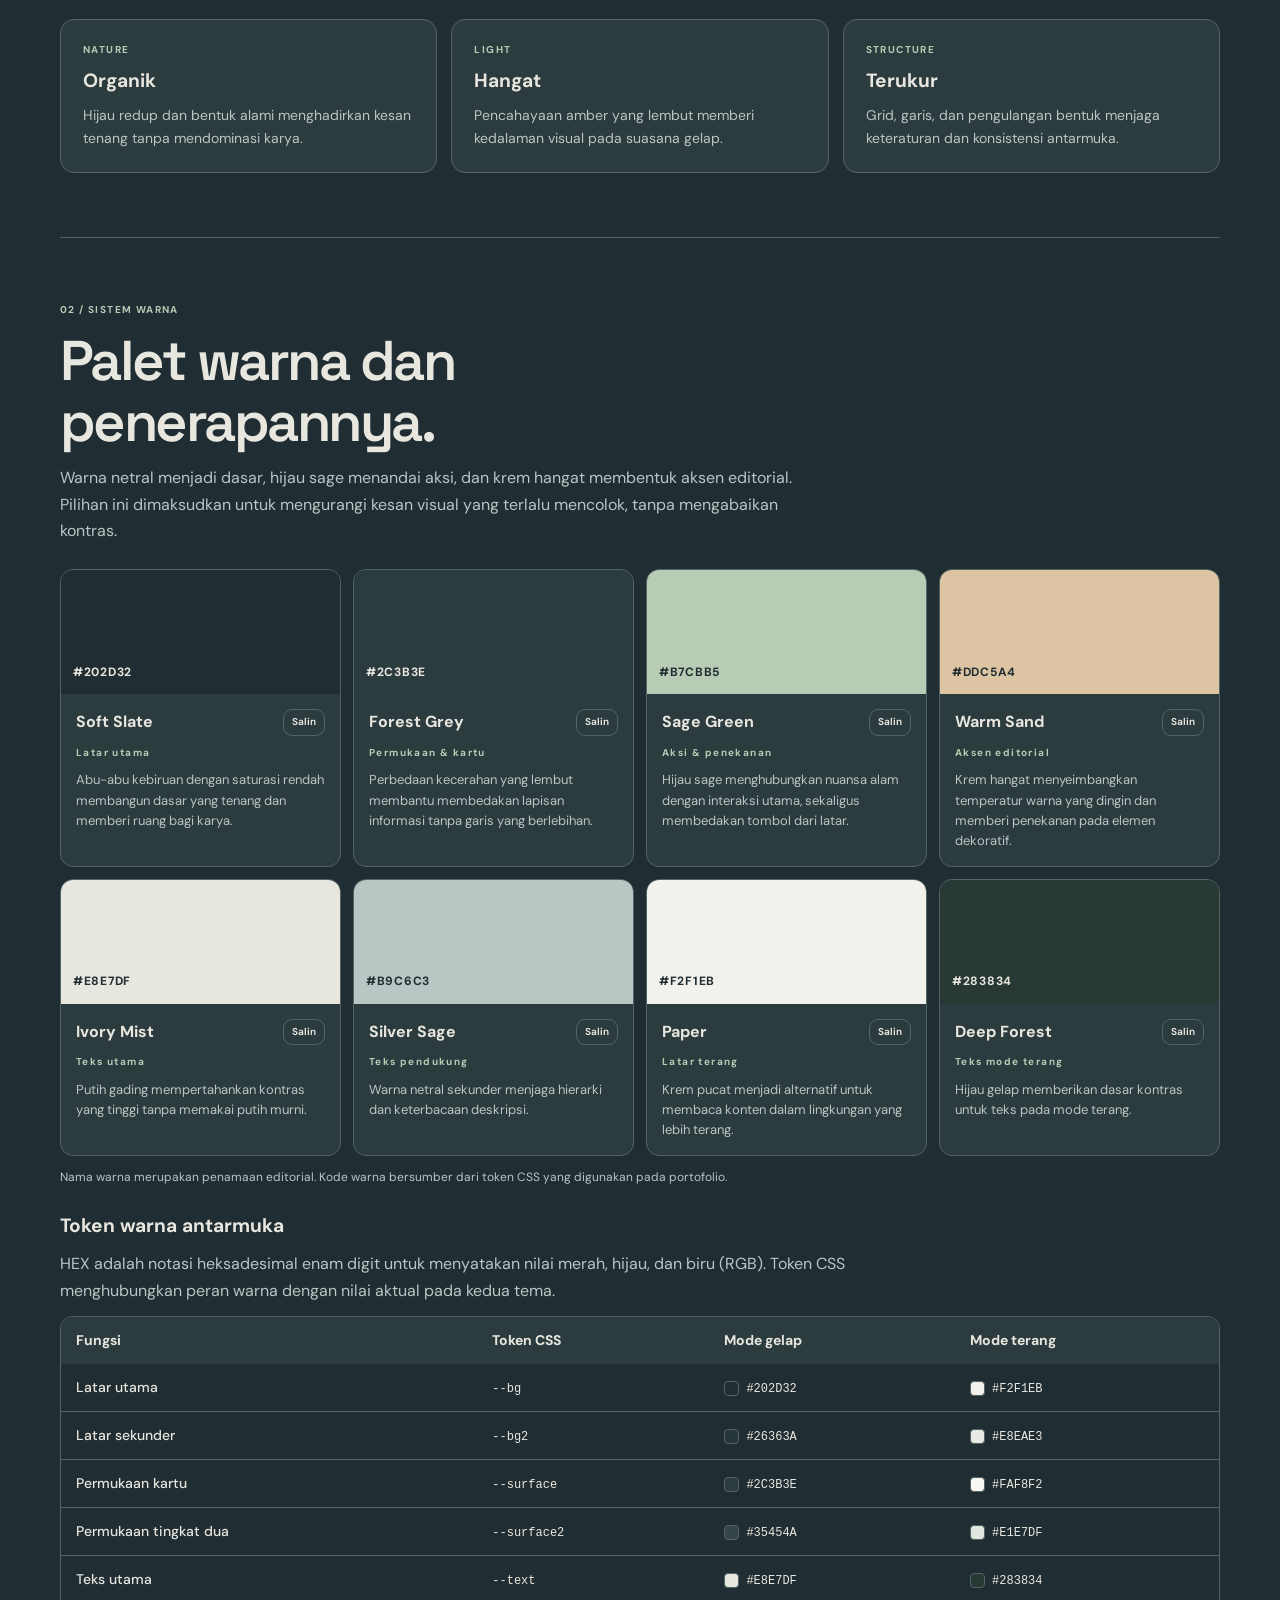
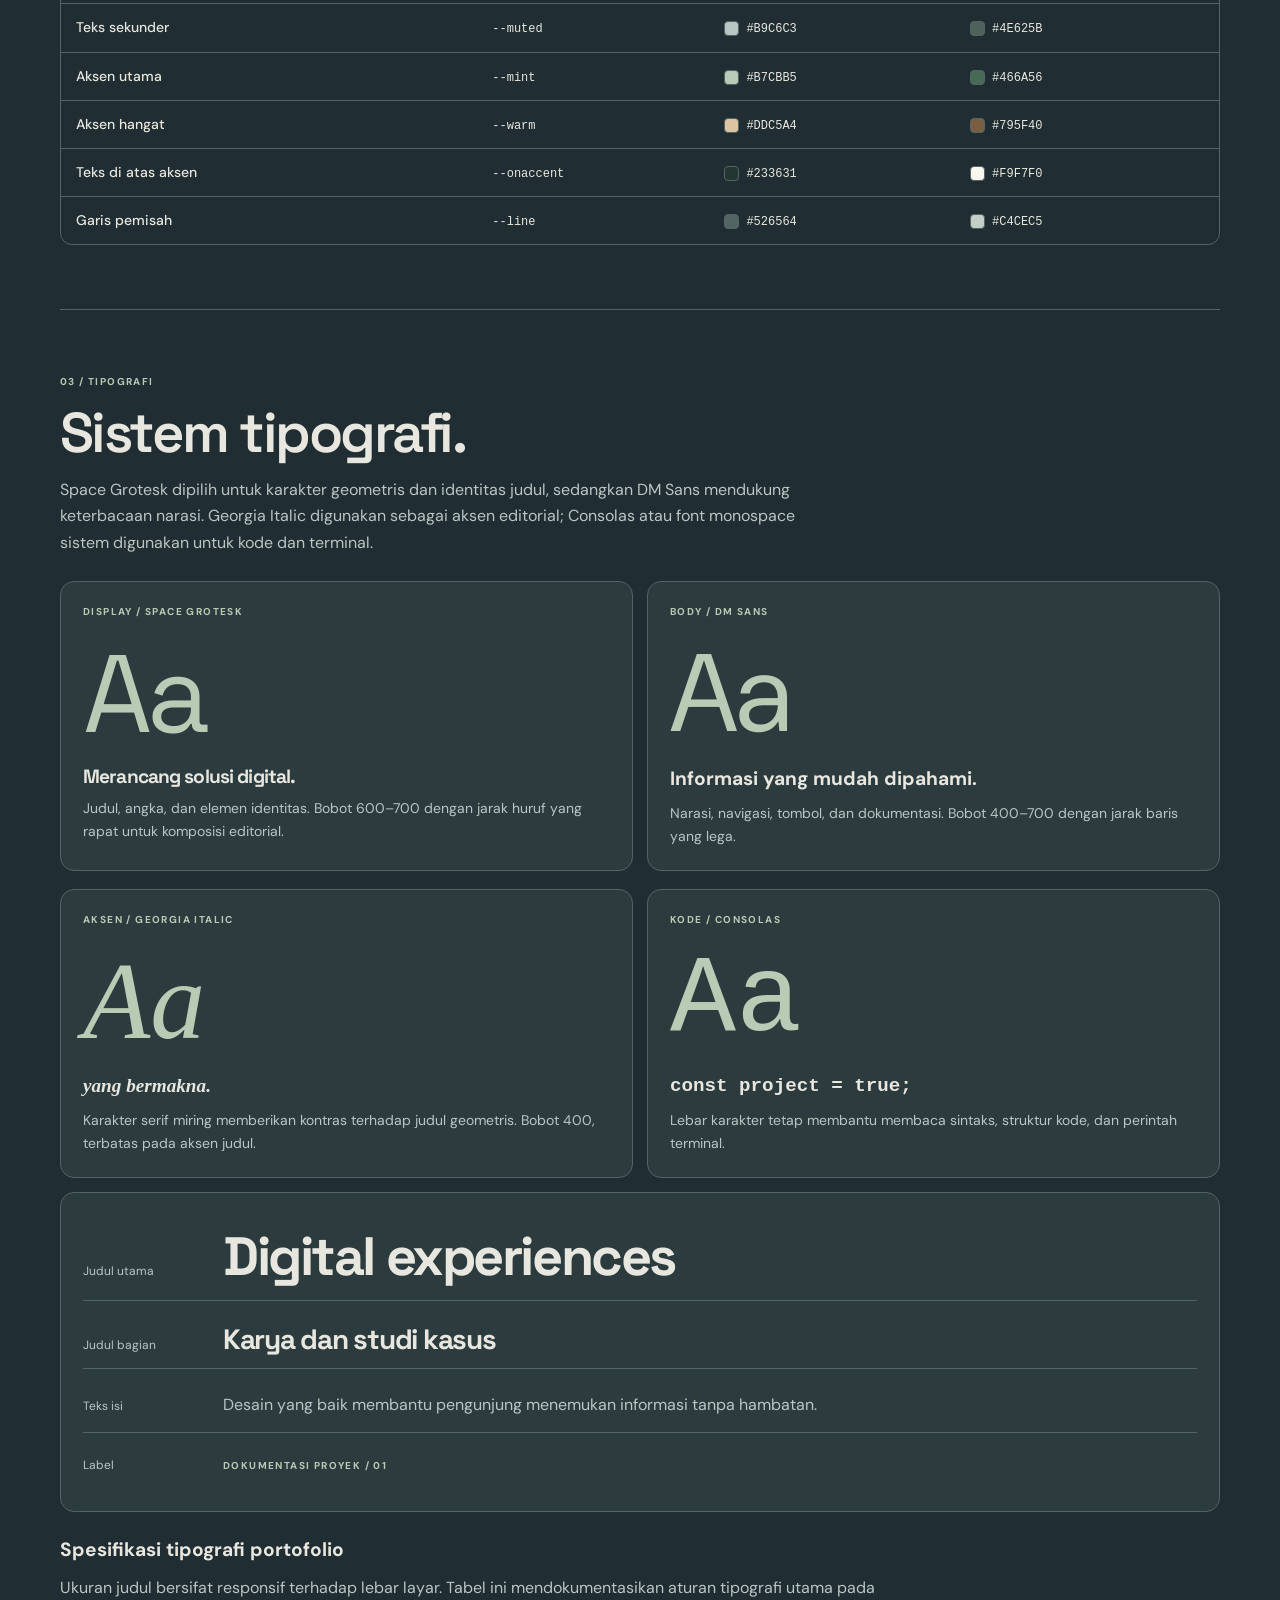
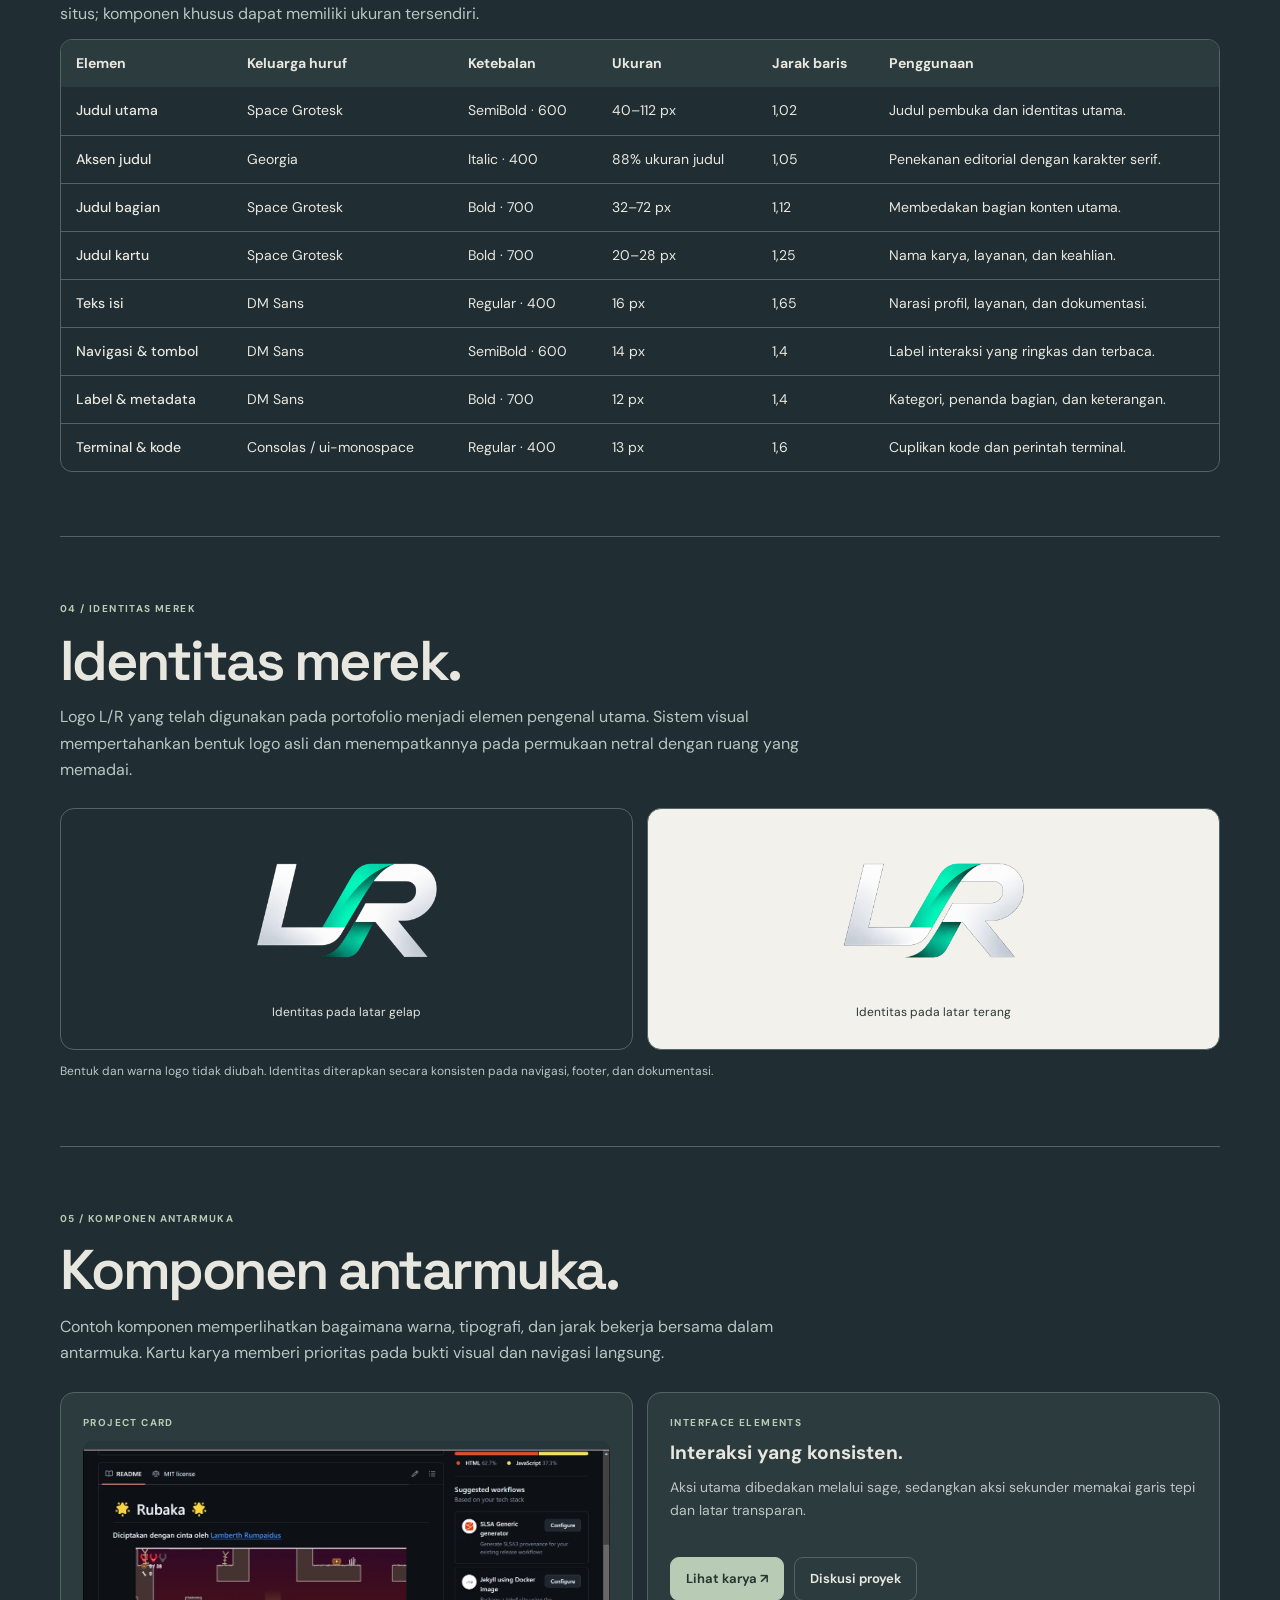
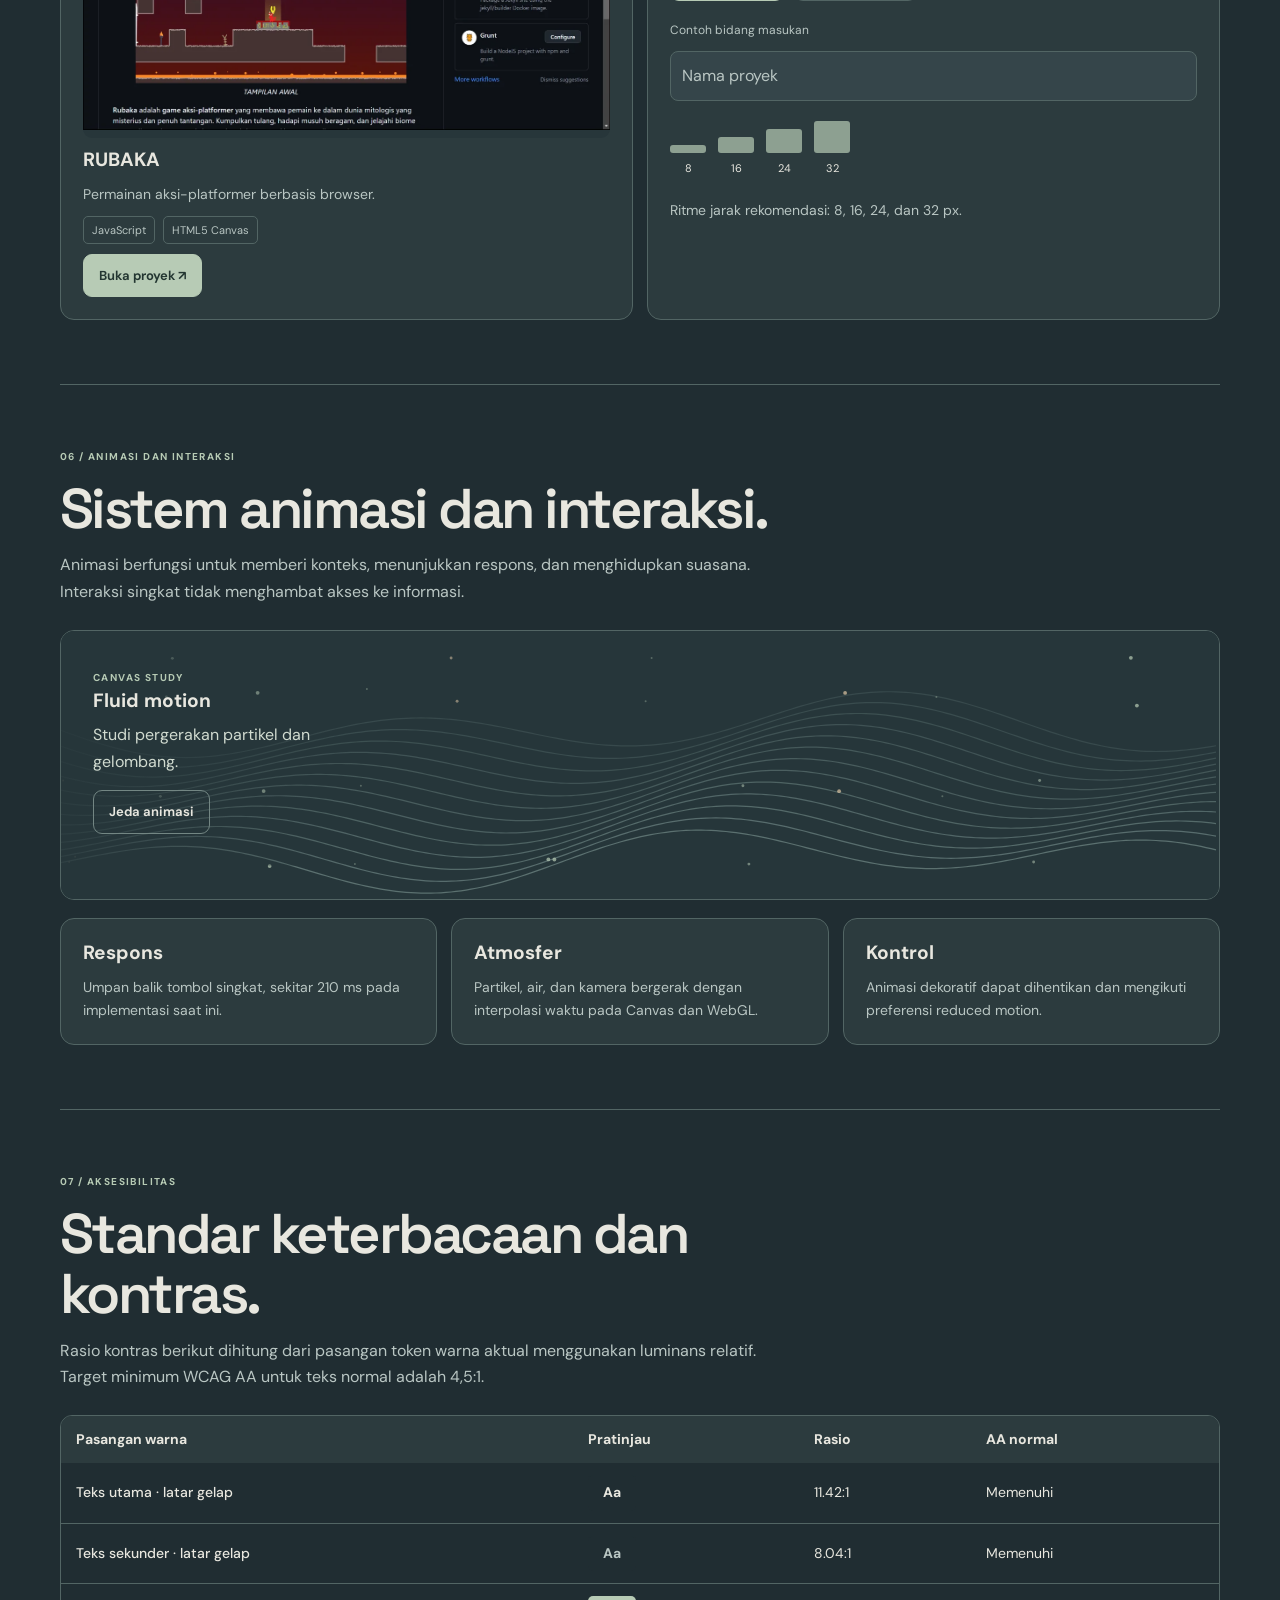
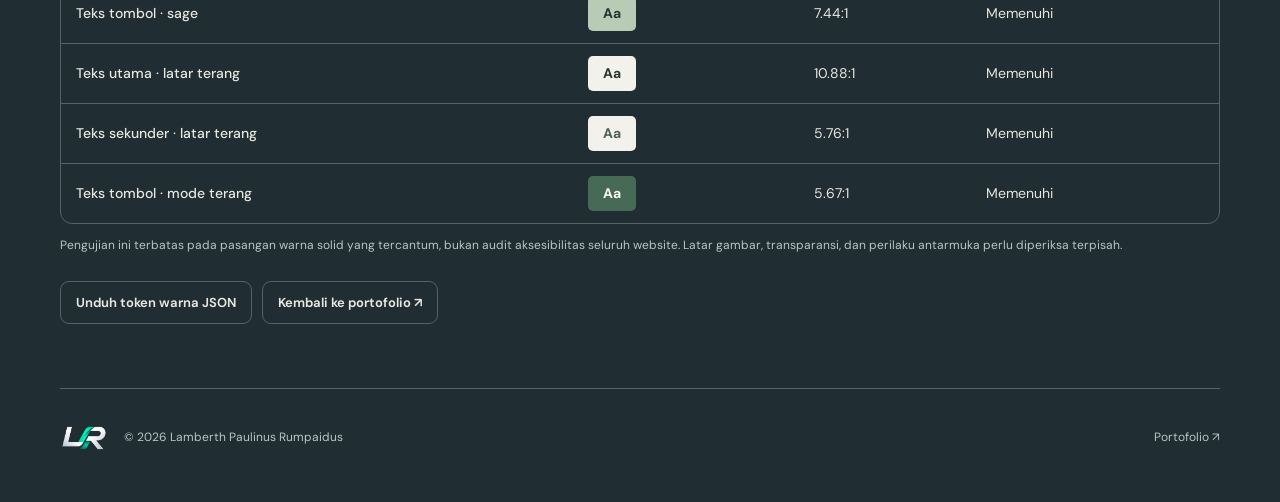
==== commit 5ce88e67: "attack by Lam" ====
--- a/design-system.html
+++ b/design-system.html
@@ -8,6 +8,7 @@
 <link rel="preconnect" href="https://fonts.googleapis.com"><link rel="preconnect" href="https://fonts.gstatic.com" crossorigin>
 <link href="https://fonts.googleapis.com/css2?family=DM+Sans:wght@400;500;600;700;800&family=Space+Grotesk:wght@400;500;600;700&display=swap" rel="stylesheet">
 <link rel="stylesheet" href="assets/css/design-system.css?v=20261125-editorial">
+<link rel="stylesheet" href="assets/css/scrollbars.css?v=20261125-shell">
 <script defer src="assets/js/design-system.js?v=20261125"></script>
 </head>
 <body>
--- a/assets/css/scrollbars.css
+++ b/assets/css/scrollbars.css
@@ -0,0 +1,3 @@
+/* Hide visual scrollbar chrome; preserve native scrolling and keyboard access. */
+html,body,*{scrollbar-width:none!important;-ms-overflow-style:none!important}
+html::-webkit-scrollbar,body::-webkit-scrollbar,*::-webkit-scrollbar{display:none!important;width:0!important;height:0!important}
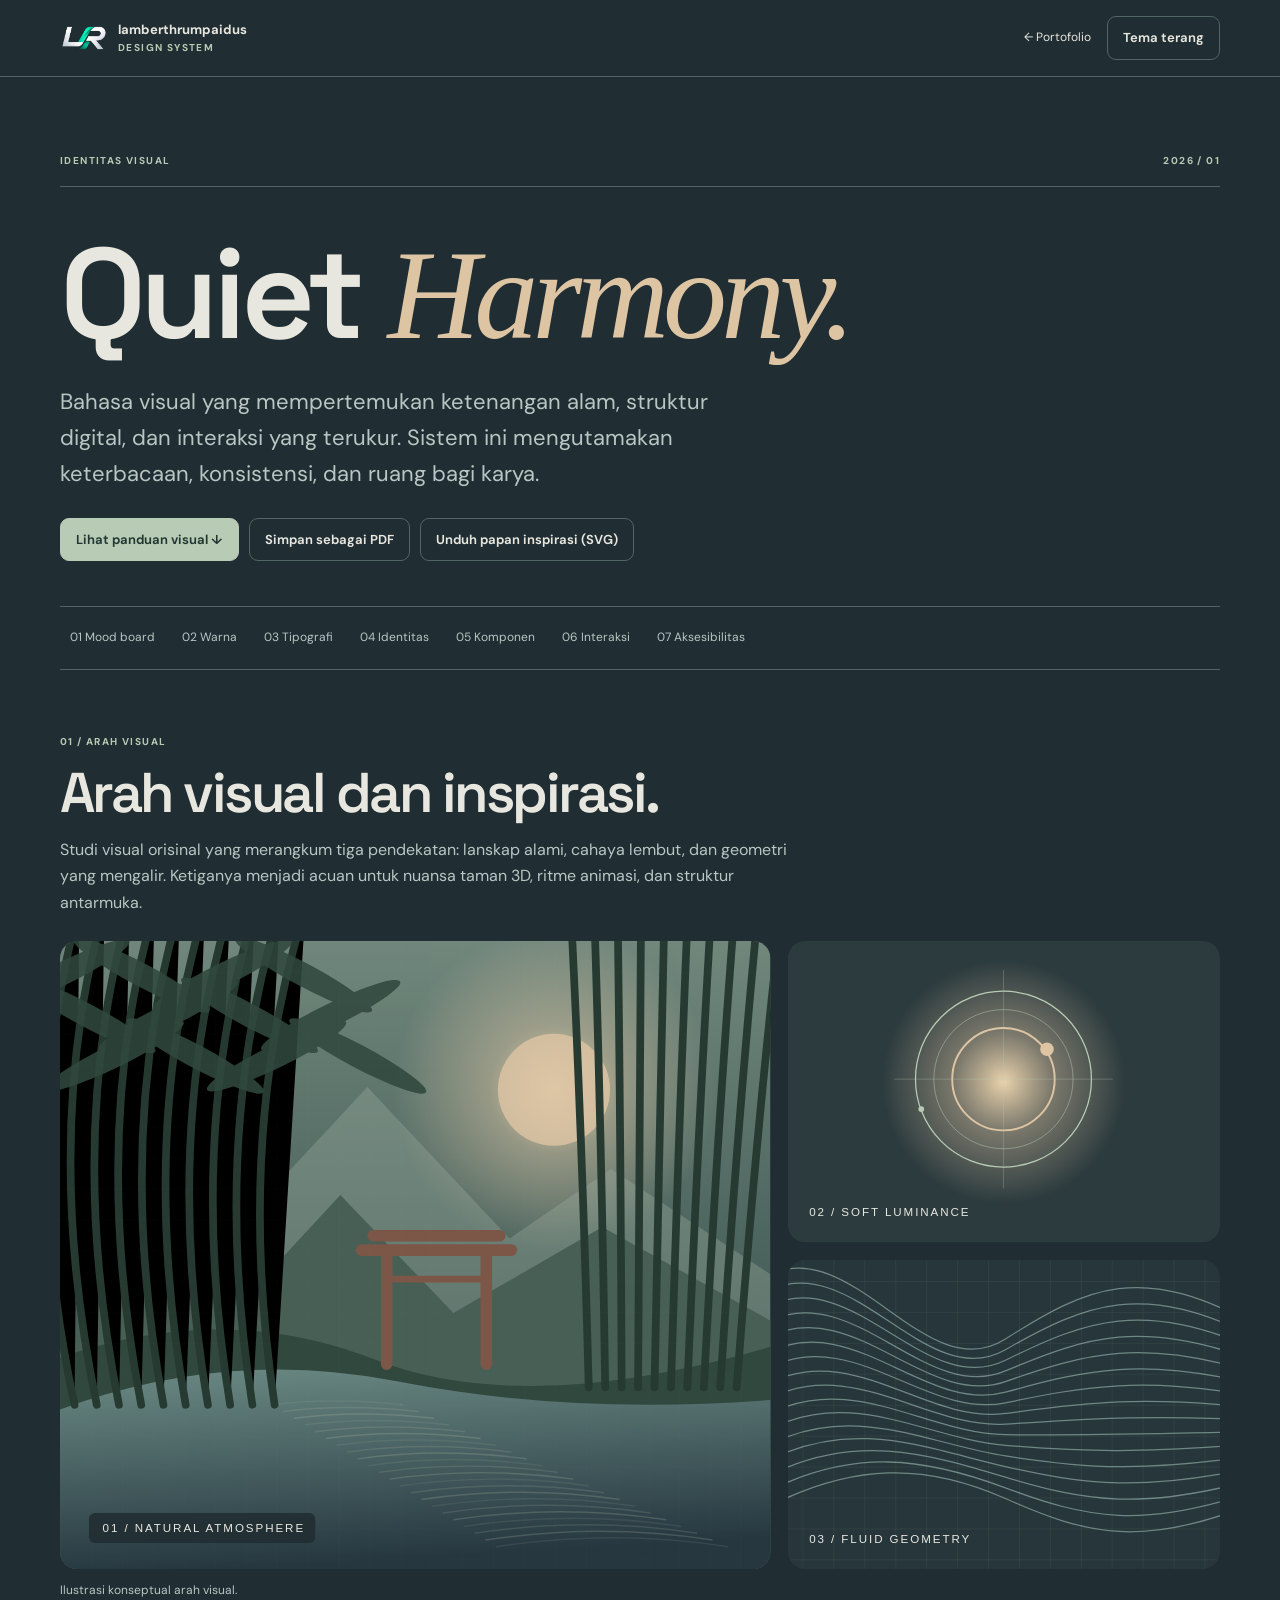
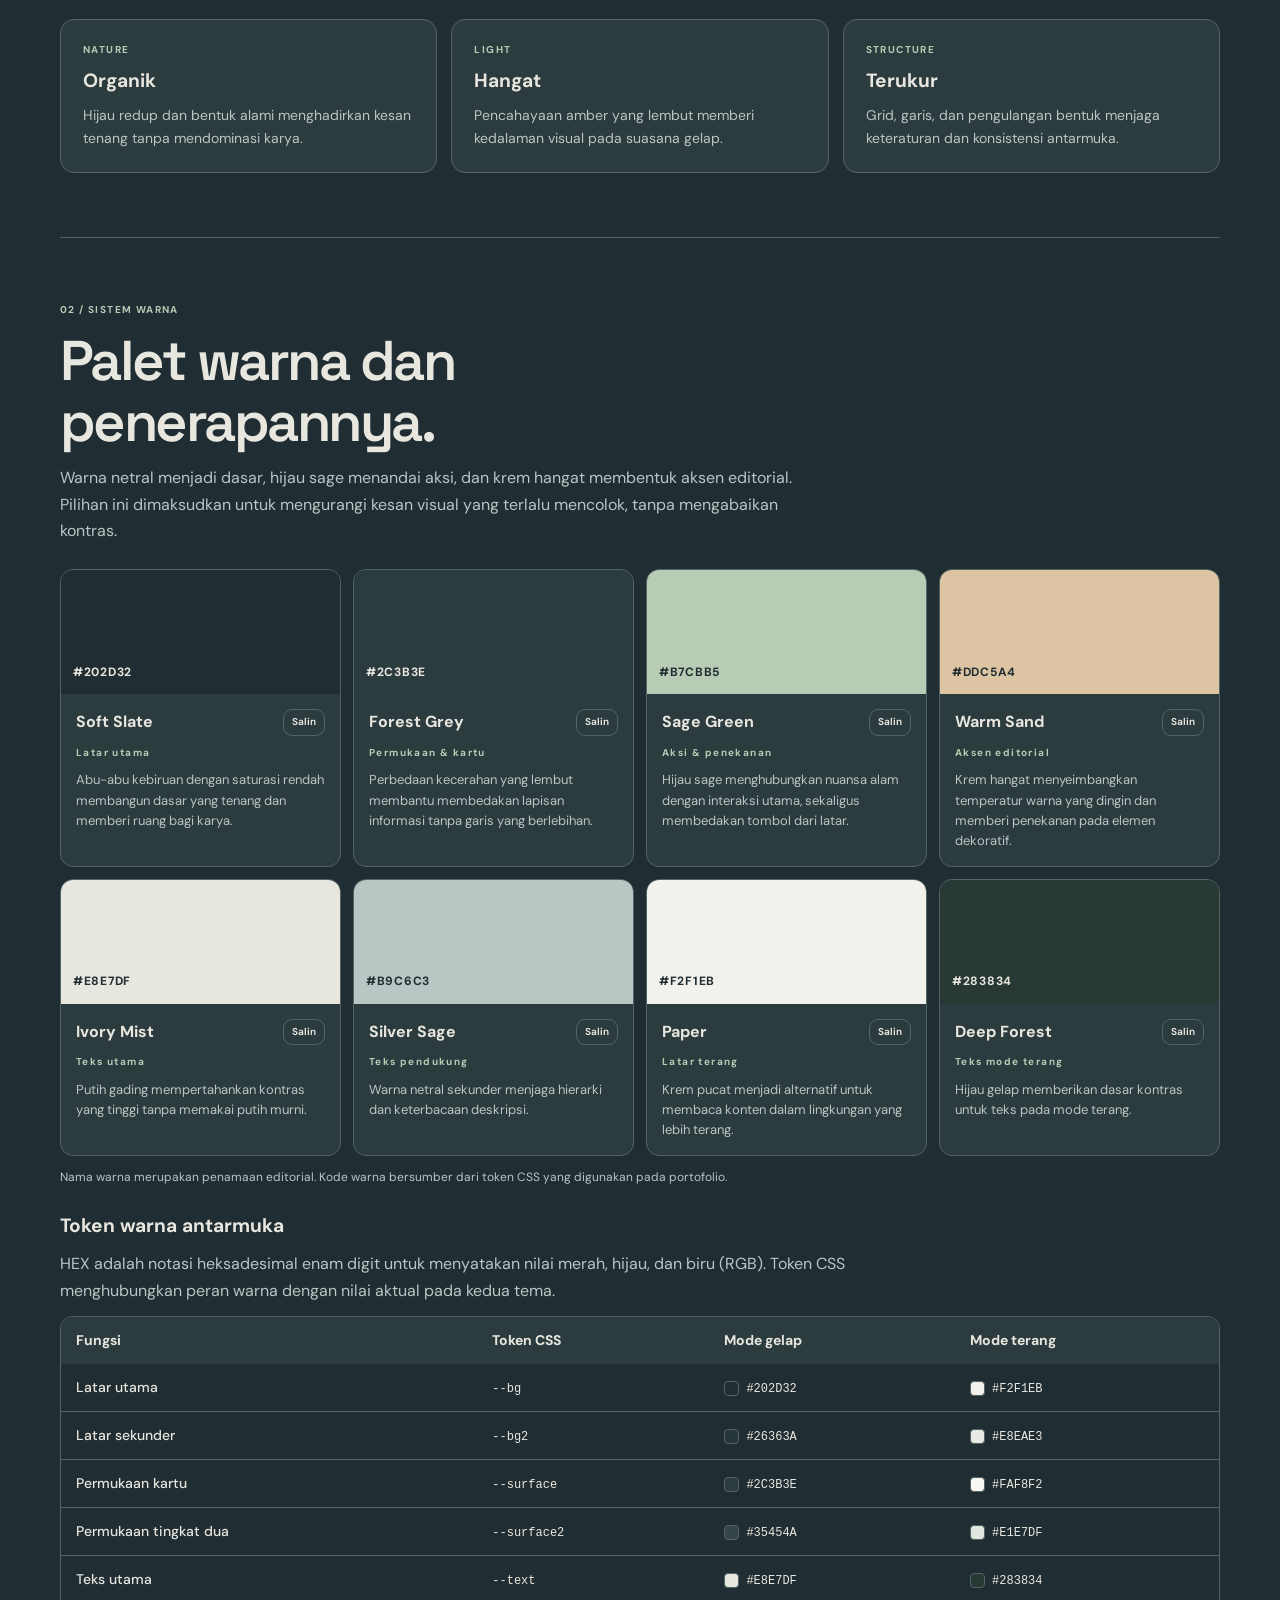
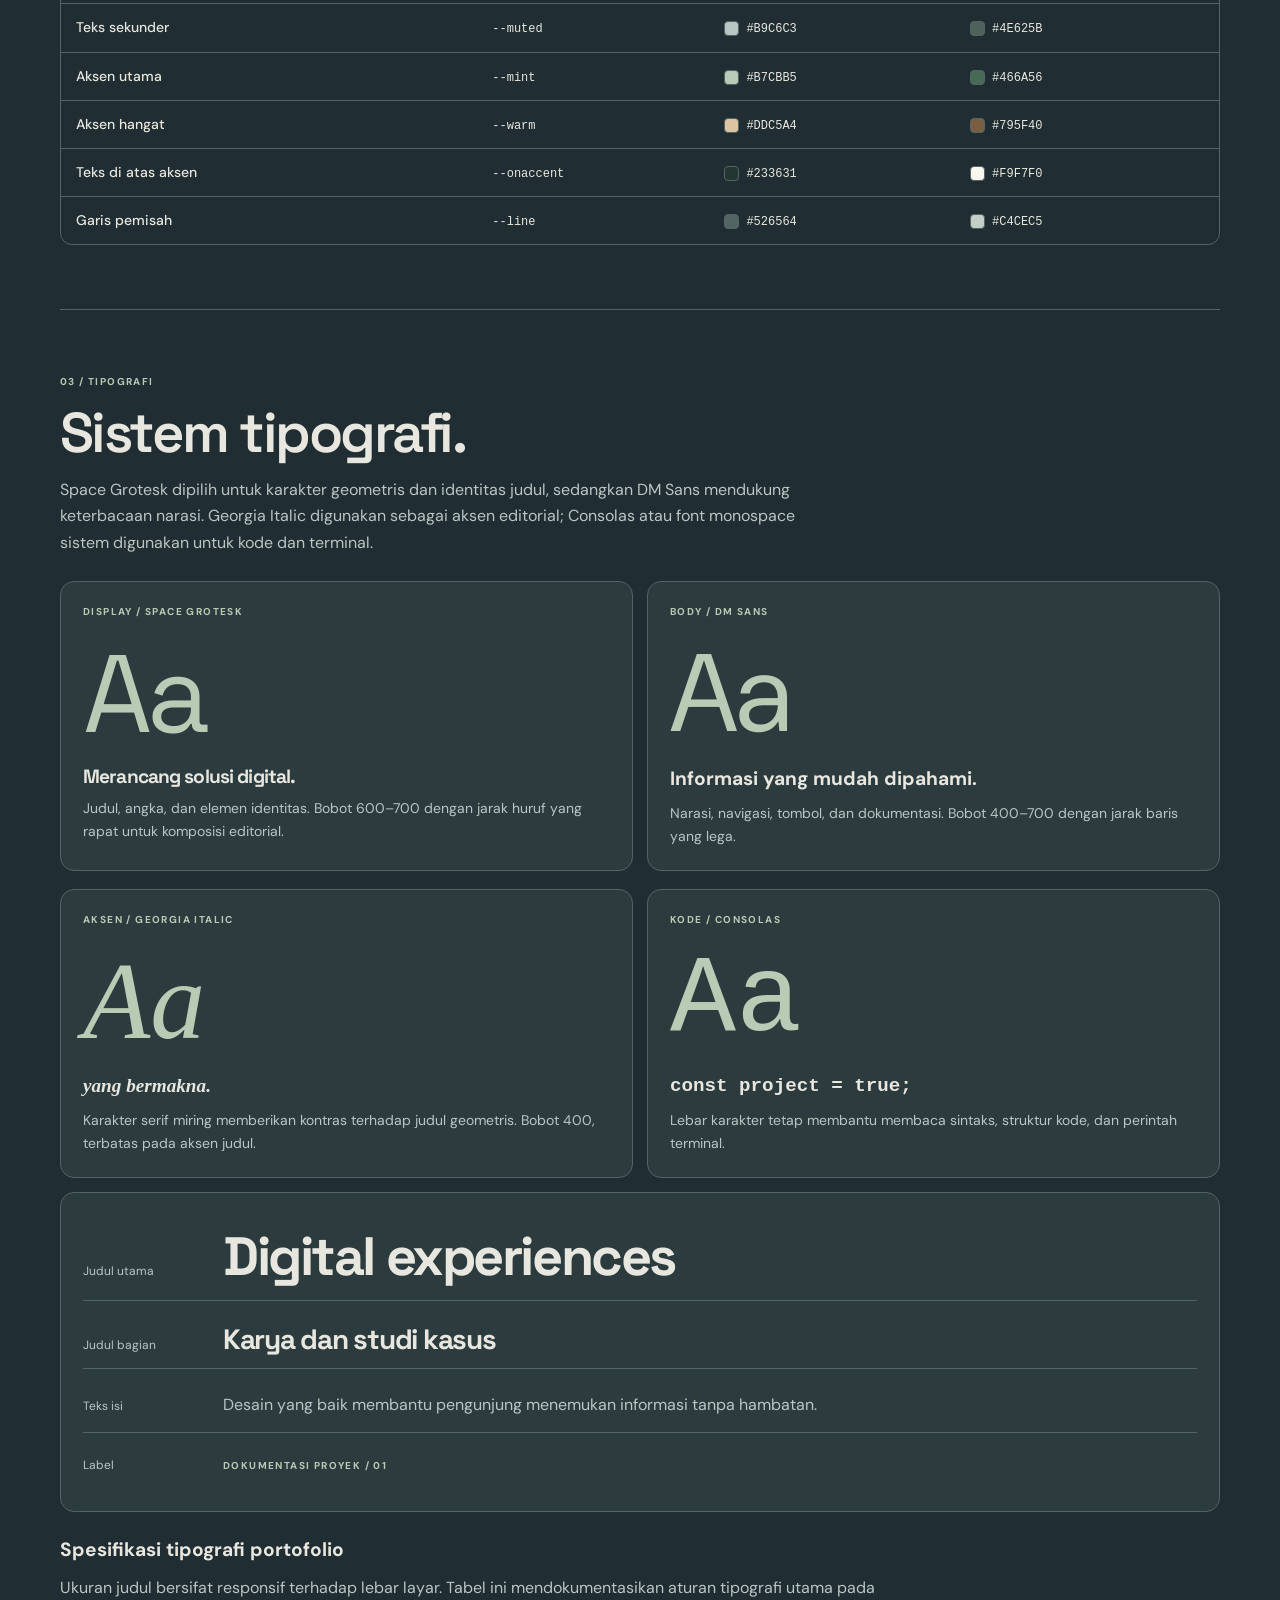
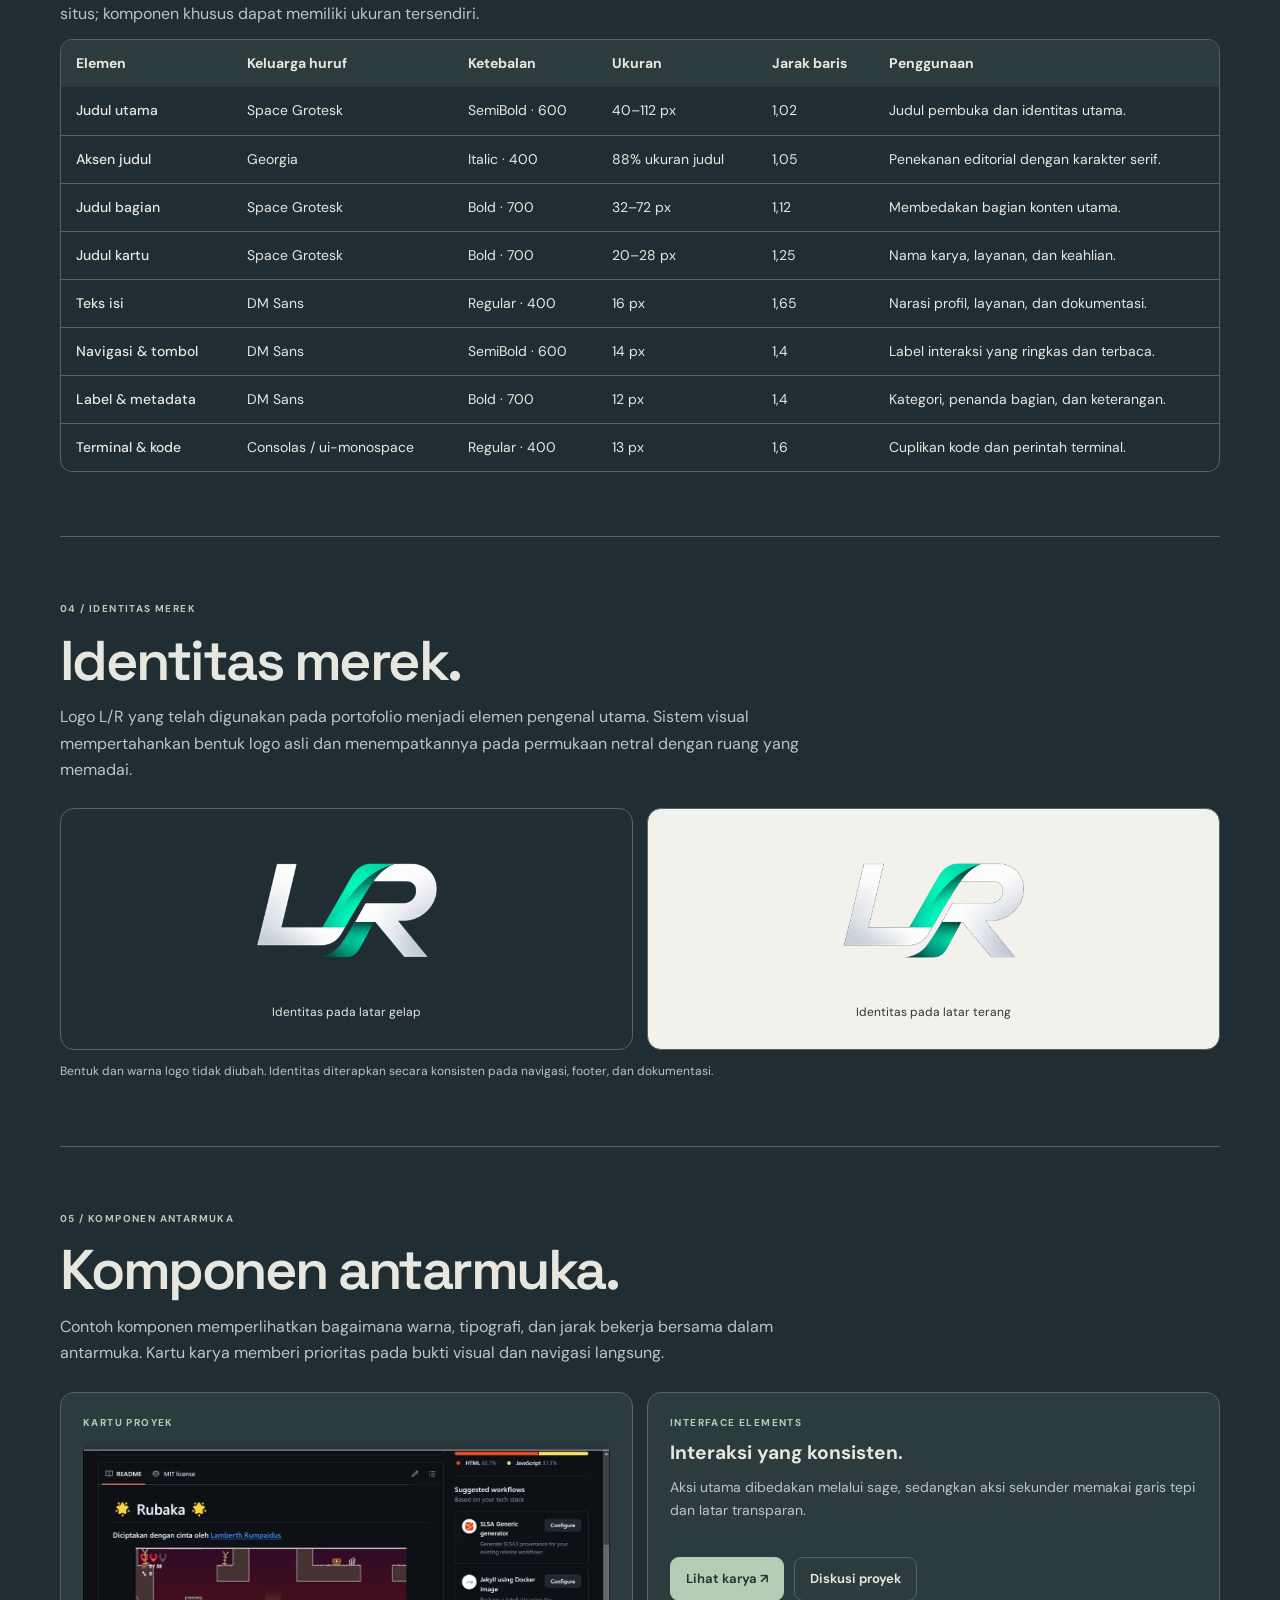
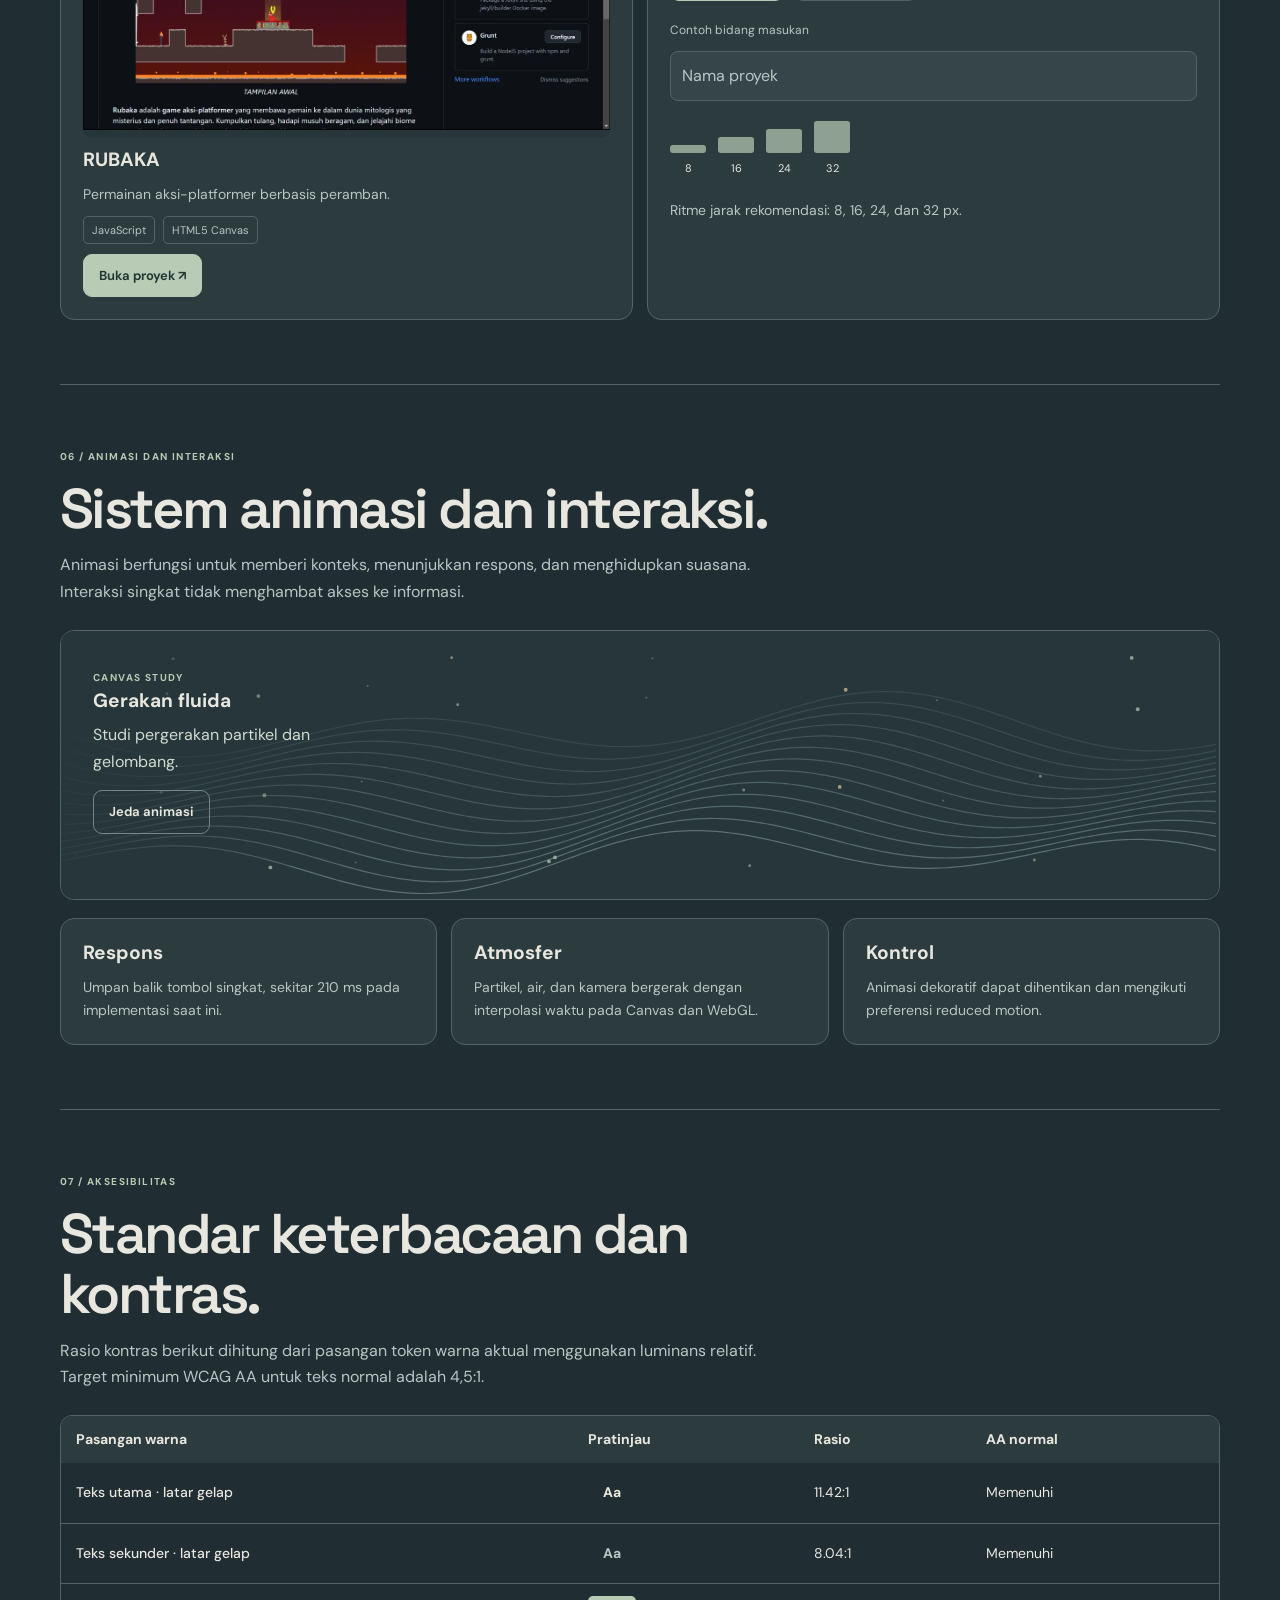
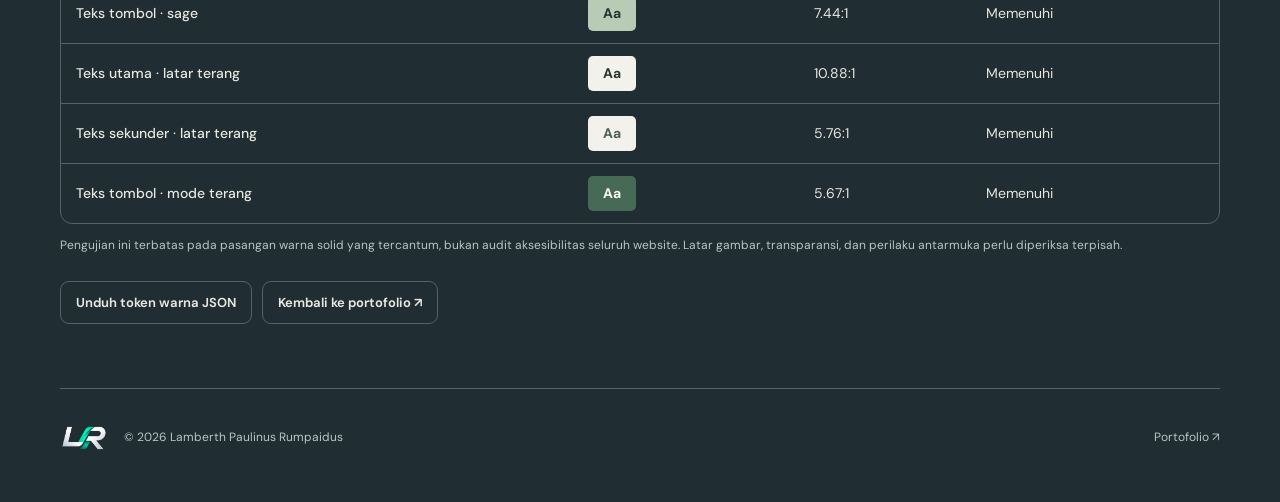
==== commit a961e15a: "attack by Lam" ====
--- a/design-system.html
+++ b/design-system.html
@@ -4,12 +4,35 @@
 <meta charset="utf-8"><meta name="viewport" content="width=device-width,initial-scale=1"><meta name="theme-color" content="#202d32">
 <meta name="description" content="Sistem desain dan identitas visual portofolio Lamberth Rumpaidus: mood board, palet warna, tipografi, komponen, dan prinsip interaksi.">
 <link rel="canonical" href="https://lamberthrumpaidusprofile.netlify.app/design-system.html">
-<link rel="icon" href="assets/images/lr-credit-logo-v2.png"><title>Design System & Visual Identity — Lamberth Rumpaidus</title>
+<link rel="icon" href="assets/images/lr-credit-logo-v2.png"><title>Sistem Desain dan Identitas Visual — Lamberth Rumpaidus</title>
 <link rel="preconnect" href="https://fonts.googleapis.com"><link rel="preconnect" href="https://fonts.gstatic.com" crossorigin>
 <link href="https://fonts.googleapis.com/css2?family=DM+Sans:wght@400;500;600;700;800&family=Space+Grotesk:wght@400;500;600;700&display=swap" rel="stylesheet">
 <link rel="stylesheet" href="assets/css/design-system.css?v=20261125-editorial">
 <link rel="stylesheet" href="assets/css/scrollbars.css?v=20261125-shell">
 <script defer src="assets/js/design-system.js?v=20261125"></script>
+
+<!-- ALL Create by LamberthRumpaidus | Inspection deterrent (not a security boundary) -->
+<script id="lr-inspection-guard">
+(()=>{'use strict';
+  if(window.__lrInspectionGuard)return;
+  window.__lrInspectionGuard=true;
+  const interactive='a,button,input,textarea,select,option,[contenteditable]:not([contenteditable="false"]),canvas,video,audio,pre,code,[role="application"],[role="log"],[role="button"]';
+  document.addEventListener('contextmenu',event=>{
+    if(event.target instanceof Element&&event.target.closest(interactive))return;
+    if(event.cancelable)event.preventDefault();
+  });
+  document.addEventListener('keydown',event=>{
+    if(event.isComposing)return;
+    const key=String(event.key||'').toLowerCase();
+    const command=event.ctrlKey||event.metaKey;
+    const developerShortcut=key==='f12'||
+      (command&&event.shiftKey&&['i','j','c','k'].includes(key))||
+      (event.metaKey&&event.altKey&&['i','j','c','u'].includes(key))||
+      (command&&!event.shiftKey&&!event.altKey&&key==='u');
+    if(developerShortcut&&event.cancelable)event.preventDefault();
+  },true);
+})();
+</script>
 </head>
 <body>
 <a class="skip" href="#main">Langsung ke konten</a>
@@ -21,8 +44,8 @@
 <section id="colors" class="section"><div class="section-heading"><span class="number">02 / SISTEM WARNA</span><h2>Palet warna dan penerapannya.</h2><p>Warna netral menjadi dasar, hijau sage menandai aksi, dan krem hangat membentuk aksen editorial. Pilihan ini dimaksudkan untuk mengurangi kesan visual yang terlalu mencolok, tanpa mengabaikan kontras.</p></div><div class="palette"><article class="swatch"><div class="swatch-color" style="--sample:#202D32"><span style="color:#E8E7DF">#202D32</span></div><div class="swatch-body"><div class="swatch-title"><h3>Soft Slate</h3><button type="button" class="copy" data-hex="#202D32" aria-label="Salin kode warna Soft Slate" hidden>Salin</button></div><span class="kicker">Latar utama</span><p>Abu-abu kebiruan dengan saturasi rendah membangun dasar yang tenang dan memberi ruang bagi karya.</p></div></article><article class="swatch"><div class="swatch-color" style="--sample:#2C3B3E"><span style="color:#E8E7DF">#2C3B3E</span></div><div class="swatch-body"><div class="swatch-title"><h3>Forest Grey</h3><button type="button" class="copy" data-hex="#2C3B3E" aria-label="Salin kode warna Forest Grey" hidden>Salin</button></div><span class="kicker">Permukaan & kartu</span><p>Perbedaan kecerahan yang lembut membantu membedakan lapisan informasi tanpa garis yang berlebihan.</p></div></article><article class="swatch"><div class="swatch-color" style="--sample:#B7CBB5"><span style="color:#202D32">#B7CBB5</span></div><div class="swatch-body"><div class="swatch-title"><h3>Sage Green</h3><button type="button" class="copy" data-hex="#B7CBB5" aria-label="Salin kode warna Sage Green" hidden>Salin</button></div><span class="kicker">Aksi & penekanan</span><p>Hijau sage menghubungkan nuansa alam dengan interaksi utama, sekaligus membedakan tombol dari latar.</p></div></article><article class="swatch"><div class="swatch-color" style="--sample:#DDC5A4"><span style="color:#202D32">#DDC5A4</span></div><div class="swatch-body"><div class="swatch-title"><h3>Warm Sand</h3><button type="button" class="copy" data-hex="#DDC5A4" aria-label="Salin kode warna Warm Sand" hidden>Salin</button></div><span class="kicker">Aksen editorial</span><p>Krem hangat menyeimbangkan temperatur warna yang dingin dan memberi penekanan pada elemen dekoratif.</p></div></article><article class="swatch"><div class="swatch-color" style="--sample:#E8E7DF"><span style="color:#202D32">#E8E7DF</span></div><div class="swatch-body"><div class="swatch-title"><h3>Ivory Mist</h3><button type="button" class="copy" data-hex="#E8E7DF" aria-label="Salin kode warna Ivory Mist" hidden>Salin</button></div><span class="kicker">Teks utama</span><p>Putih gading mempertahankan kontras yang tinggi tanpa memakai putih murni.</p></div></article><article class="swatch"><div class="swatch-color" style="--sample:#B9C6C3"><span style="color:#202D32">#B9C6C3</span></div><div class="swatch-body"><div class="swatch-title"><h3>Silver Sage</h3><button type="button" class="copy" data-hex="#B9C6C3" aria-label="Salin kode warna Silver Sage" hidden>Salin</button></div><span class="kicker">Teks pendukung</span><p>Warna netral sekunder menjaga hierarki dan keterbacaan deskripsi.</p></div></article><article class="swatch"><div class="swatch-color" style="--sample:#F2F1EB"><span style="color:#202D32">#F2F1EB</span></div><div class="swatch-body"><div class="swatch-title"><h3>Paper</h3><button type="button" class="copy" data-hex="#F2F1EB" aria-label="Salin kode warna Paper" hidden>Salin</button></div><span class="kicker">Latar terang</span><p>Krem pucat menjadi alternatif untuk membaca konten dalam lingkungan yang lebih terang.</p></div></article><article class="swatch"><div class="swatch-color" style="--sample:#283834"><span style="color:#E8E7DF">#283834</span></div><div class="swatch-body"><div class="swatch-title"><h3>Deep Forest</h3><button type="button" class="copy" data-hex="#283834" aria-label="Salin kode warna Deep Forest" hidden>Salin</button></div><span class="kicker">Teks mode terang</span><p>Hijau gelap memberikan dasar kontras untuk teks pada mode terang.</p></div></article></div><p class="note">Nama warna merupakan penamaan editorial. Kode warna bersumber dari token CSS yang digunakan pada portofolio.</p><div class="spec-block"><h3>Token warna antarmuka</h3><p>HEX adalah notasi heksadesimal enam digit untuk menyatakan nilai merah, hijau, dan biru (RGB). Token CSS menghubungkan peran warna dengan nilai aktual pada kedua tema.</p><div class="contrast-wrap"><table class="spec-table"><thead><tr><th scope="col">Fungsi</th><th scope="col">Token CSS</th><th scope="col">Mode gelap</th><th scope="col">Mode terang</th></tr></thead><tbody><tr><th scope="row">Latar utama</th><td><code>--bg</code></td><td><span class="token-dot" style="background:#202D32"></span><code>#202D32</code></td><td><span class="token-dot" style="background:#F2F1EB"></span><code>#F2F1EB</code></td></tr><tr><th scope="row">Latar sekunder</th><td><code>--bg2</code></td><td><span class="token-dot" style="background:#26363A"></span><code>#26363A</code></td><td><span class="token-dot" style="background:#E8EAE3"></span><code>#E8EAE3</code></td></tr><tr><th scope="row">Permukaan kartu</th><td><code>--surface</code></td><td><span class="token-dot" style="background:#2C3B3E"></span><code>#2C3B3E</code></td><td><span class="token-dot" style="background:#FAF8F2"></span><code>#FAF8F2</code></td></tr><tr><th scope="row">Permukaan tingkat dua</th><td><code>--surface2</code></td><td><span class="token-dot" style="background:#35454A"></span><code>#35454A</code></td><td><span class="token-dot" style="background:#E1E7DF"></span><code>#E1E7DF</code></td></tr><tr><th scope="row">Teks utama</th><td><code>--text</code></td><td><span class="token-dot" style="background:#E8E7DF"></span><code>#E8E7DF</code></td><td><span class="token-dot" style="background:#283834"></span><code>#283834</code></td></tr><tr><th scope="row">Teks sekunder</th><td><code>--muted</code></td><td><span class="token-dot" style="background:#B9C6C3"></span><code>#B9C6C3</code></td><td><span class="token-dot" style="background:#4E625B"></span><code>#4E625B</code></td></tr><tr><th scope="row">Aksen utama</th><td><code>--mint</code></td><td><span class="token-dot" style="background:#B7CBB5"></span><code>#B7CBB5</code></td><td><span class="token-dot" style="background:#466A56"></span><code>#466A56</code></td></tr><tr><th scope="row">Aksen hangat</th><td><code>--warm</code></td><td><span class="token-dot" style="background:#DDC5A4"></span><code>#DDC5A4</code></td><td><span class="token-dot" style="background:#795F40"></span><code>#795F40</code></td></tr><tr><th scope="row">Teks di atas aksen</th><td><code>--onaccent</code></td><td><span class="token-dot" style="background:#233631"></span><code>#233631</code></td><td><span class="token-dot" style="background:#F9F7F0"></span><code>#F9F7F0</code></td></tr><tr><th scope="row">Garis pemisah</th><td><code>--line</code></td><td><span class="token-dot" style="background:#526564"></span><code>#526564</code></td><td><span class="token-dot" style="background:#C4CEC5"></span><code>#C4CEC5</code></td></tr></tbody></table></div></div></section>
 <section id="type" class="section"><div class="section-heading"><span class="number">03 / TIPOGRAFI</span><h2>Sistem tipografi.</h2><p>Space Grotesk dipilih untuk karakter geometris dan identitas judul, sedangkan DM Sans mendukung keterbacaan narasi. Georgia Italic digunakan sebagai aksen editorial; Consolas atau font monospace sistem digunakan untuk kode dan terminal.</p></div><div class="grid two"><article class="type-card"><span class="kicker">DISPLAY / SPACE GROTESK</span><div class="sample display">Aa</div><h3 class="display">Merancang solusi digital.</h3><p>Judul, angka, dan elemen identitas. Bobot 600–700 dengan jarak huruf yang rapat untuk komposisi editorial.</p></article><article class="type-card"><span class="kicker">BODY / DM SANS</span><div class="sample">Aa</div><h3>Informasi yang mudah dipahami.</h3><p>Narasi, navigasi, tombol, dan dokumentasi. Bobot 400–700 dengan jarak baris yang lega.</p></article></div><div class="grid two"><article class="type-card"><span class="kicker">AKSEN / GEORGIA ITALIC</span><div class="sample" style="font-family:Georgia,serif;font-style:italic">Aa</div><h3 style="font-family:Georgia,serif;font-style:italic">yang bermakna.</h3><p>Karakter serif miring memberikan kontras terhadap judul geometris. Bobot 400, terbatas pada aksen judul.</p></article><article class="type-card"><span class="kicker">KODE / CONSOLAS</span><div class="sample" style="font-family:Consolas,ui-monospace,monospace">Aa</div><h3 style="font-family:Consolas,ui-monospace,monospace">const project = true;</h3><p>Lebar karakter tetap membantu membaca sintaks, struktur kode, dan perintah terminal.</p></article></div><div class="type-scale"><div><span>Judul utama</span><strong class="display" style="font-size:clamp(28px,5vw,54px)">Digital experiences</strong></div><div><span>Judul bagian</span><strong class="display" style="font-size:28px">Karya dan studi kasus</strong></div><div><span>Teks isi</span><p>Desain yang baik membantu pengunjung menemukan informasi tanpa hambatan.</p></div><div><span>Label</span><small class="kicker">DOKUMENTASI PROYEK / 01</small></div></div><div class="spec-block"><h3>Spesifikasi tipografi portofolio</h3><p>Ukuran judul bersifat responsif terhadap lebar layar. Tabel ini mendokumentasikan aturan tipografi utama pada situs; komponen khusus dapat memiliki ukuran tersendiri.</p><div class="contrast-wrap"><table class="spec-table"><thead><tr><th scope="col">Elemen</th><th scope="col">Keluarga huruf</th><th scope="col">Ketebalan</th><th scope="col">Ukuran</th><th scope="col">Jarak baris</th><th scope="col">Penggunaan</th></tr></thead><tbody><tr><th scope="row">Judul utama</th><td>Space Grotesk</td><td>SemiBold · 600</td><td>40–112 px</td><td>1,02</td><td>Judul pembuka dan identitas utama.</td></tr><tr><th scope="row">Aksen judul</th><td>Georgia</td><td>Italic · 400</td><td>88% ukuran judul</td><td>1,05</td><td>Penekanan editorial dengan karakter serif.</td></tr><tr><th scope="row">Judul bagian</th><td>Space Grotesk</td><td>Bold · 700</td><td>32–72 px</td><td>1,12</td><td>Membedakan bagian konten utama.</td></tr><tr><th scope="row">Judul kartu</th><td>Space Grotesk</td><td>Bold · 700</td><td>20–28 px</td><td>1,25</td><td>Nama karya, layanan, dan keahlian.</td></tr><tr><th scope="row">Teks isi</th><td>DM Sans</td><td>Regular · 400</td><td>16 px</td><td>1,65</td><td>Narasi profil, layanan, dan dokumentasi.</td></tr><tr><th scope="row">Navigasi & tombol</th><td>DM Sans</td><td>SemiBold · 600</td><td>14 px</td><td>1,4</td><td>Label interaksi yang ringkas dan terbaca.</td></tr><tr><th scope="row">Label & metadata</th><td>DM Sans</td><td>Bold · 700</td><td>12 px</td><td>1,4</td><td>Kategori, penanda bagian, dan keterangan.</td></tr><tr><th scope="row">Terminal & kode</th><td>Consolas / ui-monospace</td><td>Regular · 400</td><td>13 px</td><td>1,6</td><td>Cuplikan kode dan perintah terminal.</td></tr></tbody></table></div></div></section>
 <section id="identity" class="section"><div class="section-heading"><span class="number">04 / IDENTITAS MEREK</span><h2>Identitas merek.</h2><p>Logo L/R yang telah digunakan pada portofolio menjadi elemen pengenal utama. Sistem visual mempertahankan bentuk logo asli dan menempatkannya pada permukaan netral dengan ruang yang memadai.</p></div><div class="grid two"><figure class="logo-stage dark"><img src="assets/images/lr-credit-logo-v2.png" alt="Logo asli L/R pada latar Soft Slate"><figcaption>Identitas pada latar gelap</figcaption></figure><figure class="logo-stage light"><img src="assets/images/lr-credit-logo-v2.png" alt="Logo asli L/R pada latar Paper"><figcaption>Identitas pada latar terang</figcaption></figure></div><p class="note">Bentuk dan warna logo tidak diubah. Identitas diterapkan secara konsisten pada navigasi, footer, dan dokumentasi.</p></section>
-<section id="components" class="section"><div class="section-heading"><span class="number">05 / KOMPONEN ANTARMUKA</span><h2>Komponen antarmuka.</h2><p>Contoh komponen memperlihatkan bagaimana warna, tipografi, dan jarak bekerja bersama dalam antarmuka. Kartu karya memberi prioritas pada bukti visual dan navigasi langsung.</p></div><div class="grid two"><article class="component"><span class="kicker">PROJECT CARD</span><img class="project-image" src="assets/images/rubaka.webp" alt="Arsip visual RUBAKA" loading="lazy"><h3>RUBAKA</h3><p>Permainan aksi-platformer berbasis browser.</p><div class="chips"><span>JavaScript</span><span>HTML5 Canvas</span></div><a class="button primary" href="https://rubaka.netlify.app/" target="_blank" rel="noopener noreferrer">Buka proyek ↗</a></article><article class="component"><span class="kicker">INTERFACE ELEMENTS</span><h3>Interaksi yang konsisten.</h3><p>Aksi utama dibedakan melalui sage, sedangkan aksi sekunder memakai garis tepi dan latar transparan.</p><div class="component-actions"><a class="button primary" href="index.html#work">Lihat karya ↗</a><a class="button" href="index.html#contact">Diskusi proyek</a></div><label for="sampleField">Contoh bidang masukan</label><input id="sampleField" placeholder="Nama proyek" autocomplete="off"><div class="spacing"><span style="--space:8px">8</span><span style="--space:16px">16</span><span style="--space:24px">24</span><span style="--space:32px">32</span></div><p class="note">Ritme jarak rekomendasi: 8, 16, 24, dan 32 px.</p></article></div></section>
-<section id="motion" class="section"><div class="section-heading"><span class="number">06 / ANIMASI DAN INTERAKSI</span><h2>Sistem animasi dan interaksi.</h2><p>Animasi berfungsi untuk memberi konteks, menunjukkan respons, dan menghidupkan suasana. Interaksi singkat tidak menghambat akses ke informasi.</p></div><div class="motion-stage"><canvas id="motionCanvas" width="900" height="300" aria-hidden="true"></canvas><div class="motion-label"><span class="kicker">CANVAS STUDY</span><h3>Fluid motion</h3><p>Studi pergerakan partikel dan gelombang.</p><button id="motionToggle" type="button" class="button" hidden>Jeda animasi</button></div></div><div class="grid three"><article><h3>Respons</h3><p>Umpan balik tombol singkat, sekitar 210 ms pada implementasi saat ini.</p></article><article><h3>Atmosfer</h3><p>Partikel, air, dan kamera bergerak dengan interpolasi waktu pada Canvas dan WebGL.</p></article><article><h3>Kontrol</h3><p>Animasi dekoratif dapat dihentikan dan mengikuti preferensi reduced motion.</p></article></div></section>
+<section id="components" class="section"><div class="section-heading"><span class="number">05 / KOMPONEN ANTARMUKA</span><h2>Komponen antarmuka.</h2><p>Contoh komponen memperlihatkan bagaimana warna, tipografi, dan jarak bekerja bersama dalam antarmuka. Kartu karya memberi prioritas pada bukti visual dan navigasi langsung.</p></div><div class="grid two"><article class="component"><span class="kicker">KARTU PROYEK</span><img class="project-image" src="assets/images/rubaka.webp" alt="Arsip visual RUBAKA" loading="lazy"><h3>RUBAKA</h3><p>Permainan aksi-platformer berbasis peramban.</p><div class="chips"><span>JavaScript</span><span>HTML5 Canvas</span></div><a class="button primary" href="https://rubaka.netlify.app/" target="_blank" rel="noopener noreferrer">Buka proyek ↗</a></article><article class="component"><span class="kicker">INTERFACE ELEMENTS</span><h3>Interaksi yang konsisten.</h3><p>Aksi utama dibedakan melalui sage, sedangkan aksi sekunder memakai garis tepi dan latar transparan.</p><div class="component-actions"><a class="button primary" href="index.html#work">Lihat karya ↗</a><a class="button" href="index.html#contact">Diskusi proyek</a></div><label for="sampleField">Contoh bidang masukan</label><input id="sampleField" placeholder="Nama proyek" autocomplete="off"><div class="spacing"><span style="--space:8px">8</span><span style="--space:16px">16</span><span style="--space:24px">24</span><span style="--space:32px">32</span></div><p class="note">Ritme jarak rekomendasi: 8, 16, 24, dan 32 px.</p></article></div></section>
+<section id="motion" class="section"><div class="section-heading"><span class="number">06 / ANIMASI DAN INTERAKSI</span><h2>Sistem animasi dan interaksi.</h2><p>Animasi berfungsi untuk memberi konteks, menunjukkan respons, dan menghidupkan suasana. Interaksi singkat tidak menghambat akses ke informasi.</p></div><div class="motion-stage"><canvas id="motionCanvas" width="900" height="300" aria-hidden="true"></canvas><div class="motion-label"><span class="kicker">CANVAS STUDY</span><h3>Gerakan fluida</h3><p>Studi pergerakan partikel dan gelombang.</p><button id="motionToggle" type="button" class="button" hidden>Jeda animasi</button></div></div><div class="grid three"><article><h3>Respons</h3><p>Umpan balik tombol singkat, sekitar 210 ms pada implementasi saat ini.</p></article><article><h3>Atmosfer</h3><p>Partikel, air, dan kamera bergerak dengan interpolasi waktu pada Canvas dan WebGL.</p></article><article><h3>Kontrol</h3><p>Animasi dekoratif dapat dihentikan dan mengikuti preferensi reduced motion.</p></article></div></section>
 <section id="accessibility" class="section"><div class="section-heading"><span class="number">07 / AKSESIBILITAS</span><h2>Standar keterbacaan dan kontras.</h2><p>Rasio kontras berikut dihitung dari pasangan token warna aktual menggunakan luminans relatif. Target minimum WCAG AA untuk teks normal adalah 4,5:1.</p></div><div class="contrast-wrap"><table><thead><tr><th scope="col">Pasangan warna</th><th scope="col">Pratinjau</th><th scope="col">Rasio</th><th scope="col">AA normal</th></tr></thead><tbody><tr><th scope="row">Teks utama · latar gelap</th><td><span class="contrast-sample" style="color:#E8E7DF;background:#202D32">Aa</span></td><td>11.42:1</td><td>Memenuhi</td></tr><tr><th scope="row">Teks sekunder · latar gelap</th><td><span class="contrast-sample" style="color:#B9C6C3;background:#202D32">Aa</span></td><td>8.04:1</td><td>Memenuhi</td></tr><tr><th scope="row">Teks tombol · sage</th><td><span class="contrast-sample" style="color:#233631;background:#B7CBB5">Aa</span></td><td>7.44:1</td><td>Memenuhi</td></tr><tr><th scope="row">Teks utama · latar terang</th><td><span class="contrast-sample" style="color:#283834;background:#F2F1EB">Aa</span></td><td>10.88:1</td><td>Memenuhi</td></tr><tr><th scope="row">Teks sekunder · latar terang</th><td><span class="contrast-sample" style="color:#4E625B;background:#F2F1EB">Aa</span></td><td>5.76:1</td><td>Memenuhi</td></tr><tr><th scope="row">Teks tombol · mode terang</th><td><span class="contrast-sample" style="color:#F9F7F0;background:#466A56">Aa</span></td><td>5.67:1</td><td>Memenuhi</td></tr></tbody></table></div><p class="note">Pengujian ini terbatas pada pasangan warna solid yang tercantum, bukan audit aksesibilitas seluruh website. Latar gambar, transparansi, dan perilaku antarmuka perlu diperiksa terpisah.</p><div class="actions"><a class="button" href="assets/design-tokens.json" download>Unduh token warna JSON</a><a class="button" href="index.html">Kembali ke portofolio ↗</a></div></section>
 </main><footer class="wrap foot"><img src="assets/images/lr-credit-logo-v2.png" width="48" height="48" alt=""><span>© 2026 Lamberth Paulinus Rumpaidus</span><a href="index.html">Portofolio ↗</a></footer><div id="notice" class="notice" role="status" aria-live="polite"></div>
 </body></html>
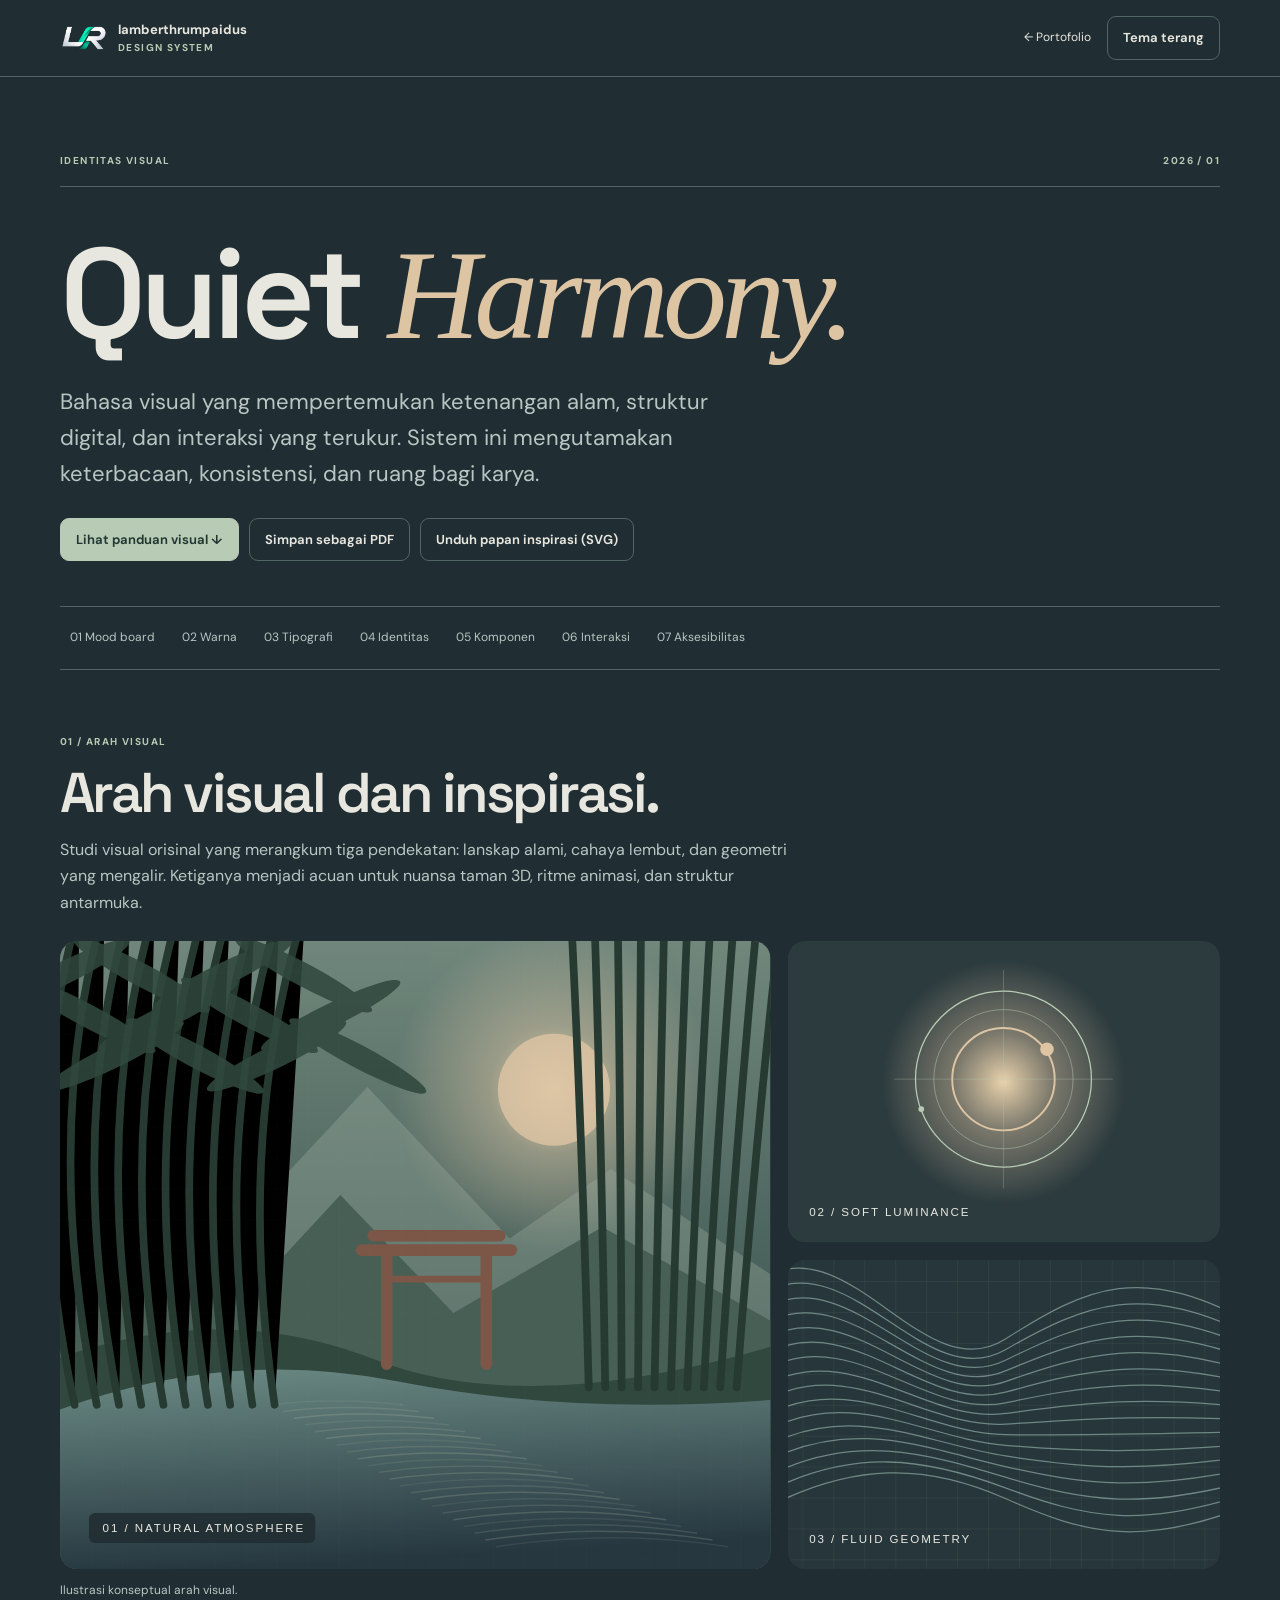
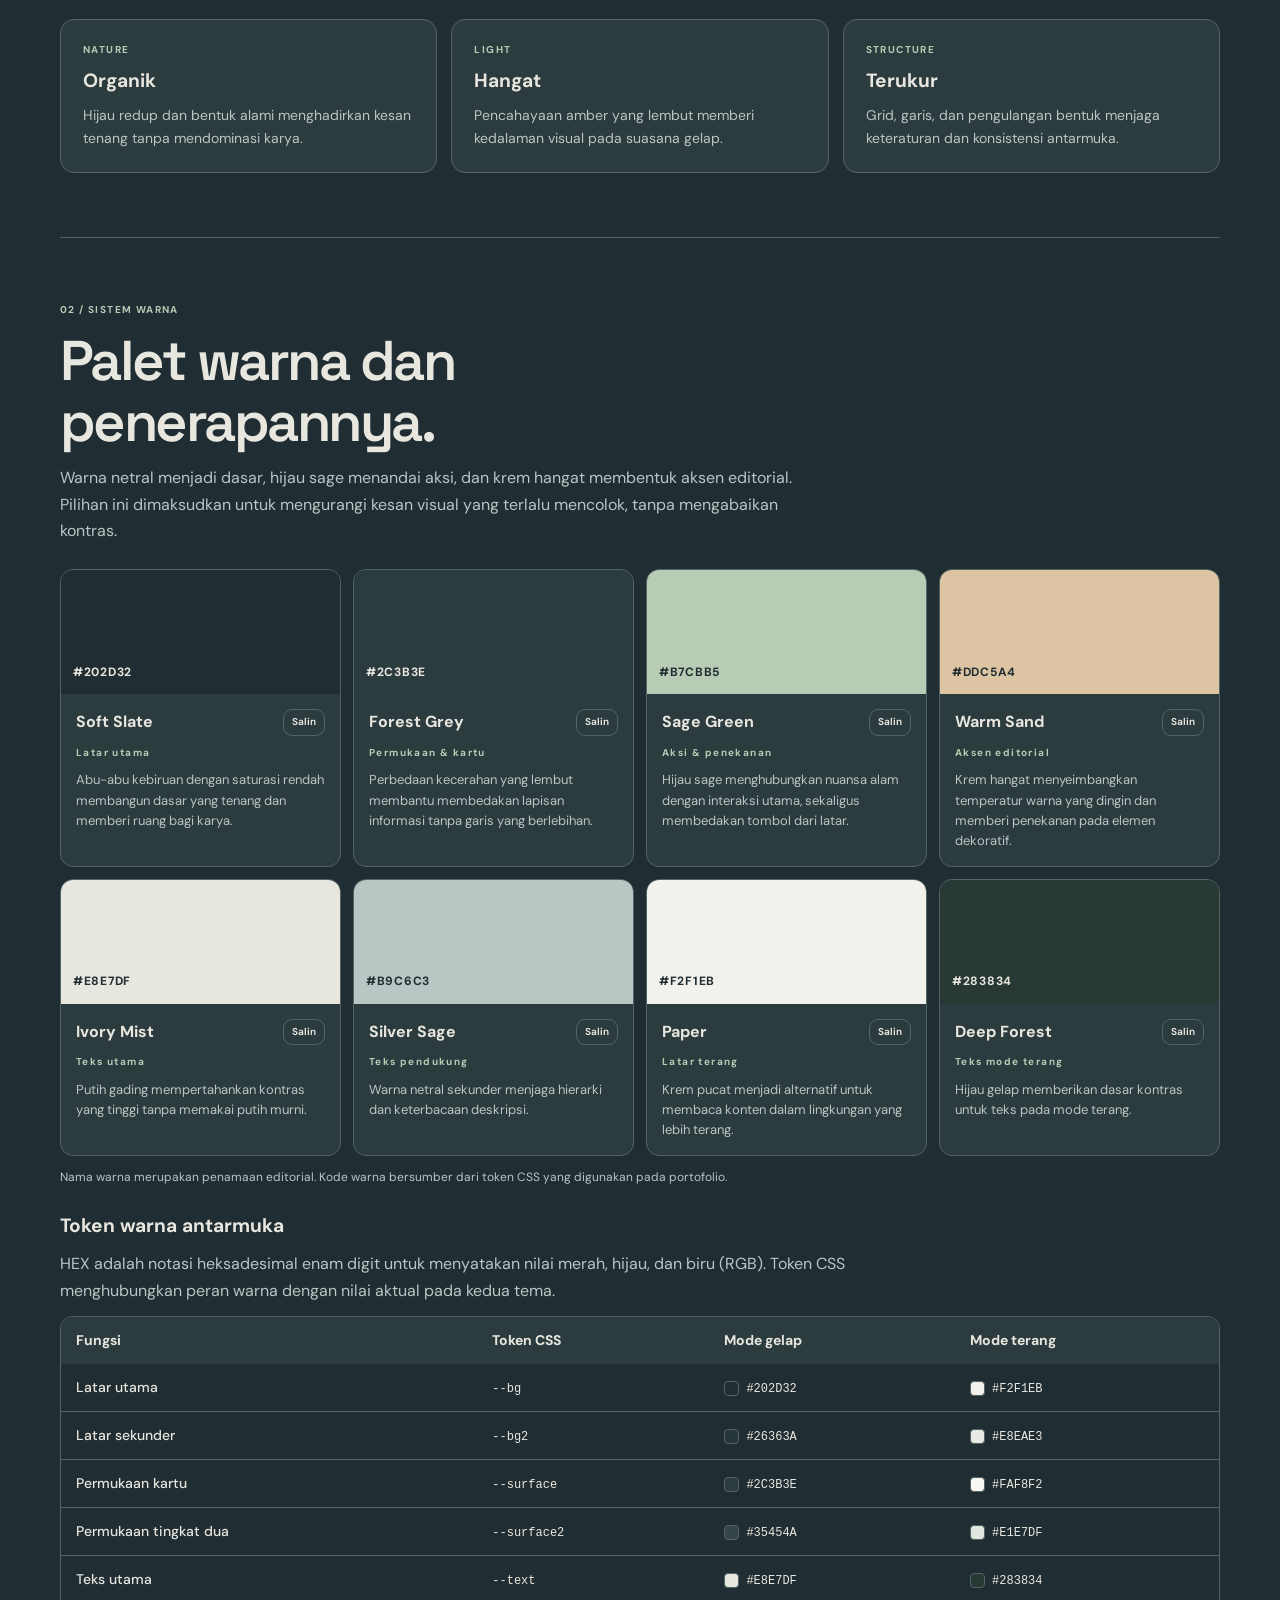
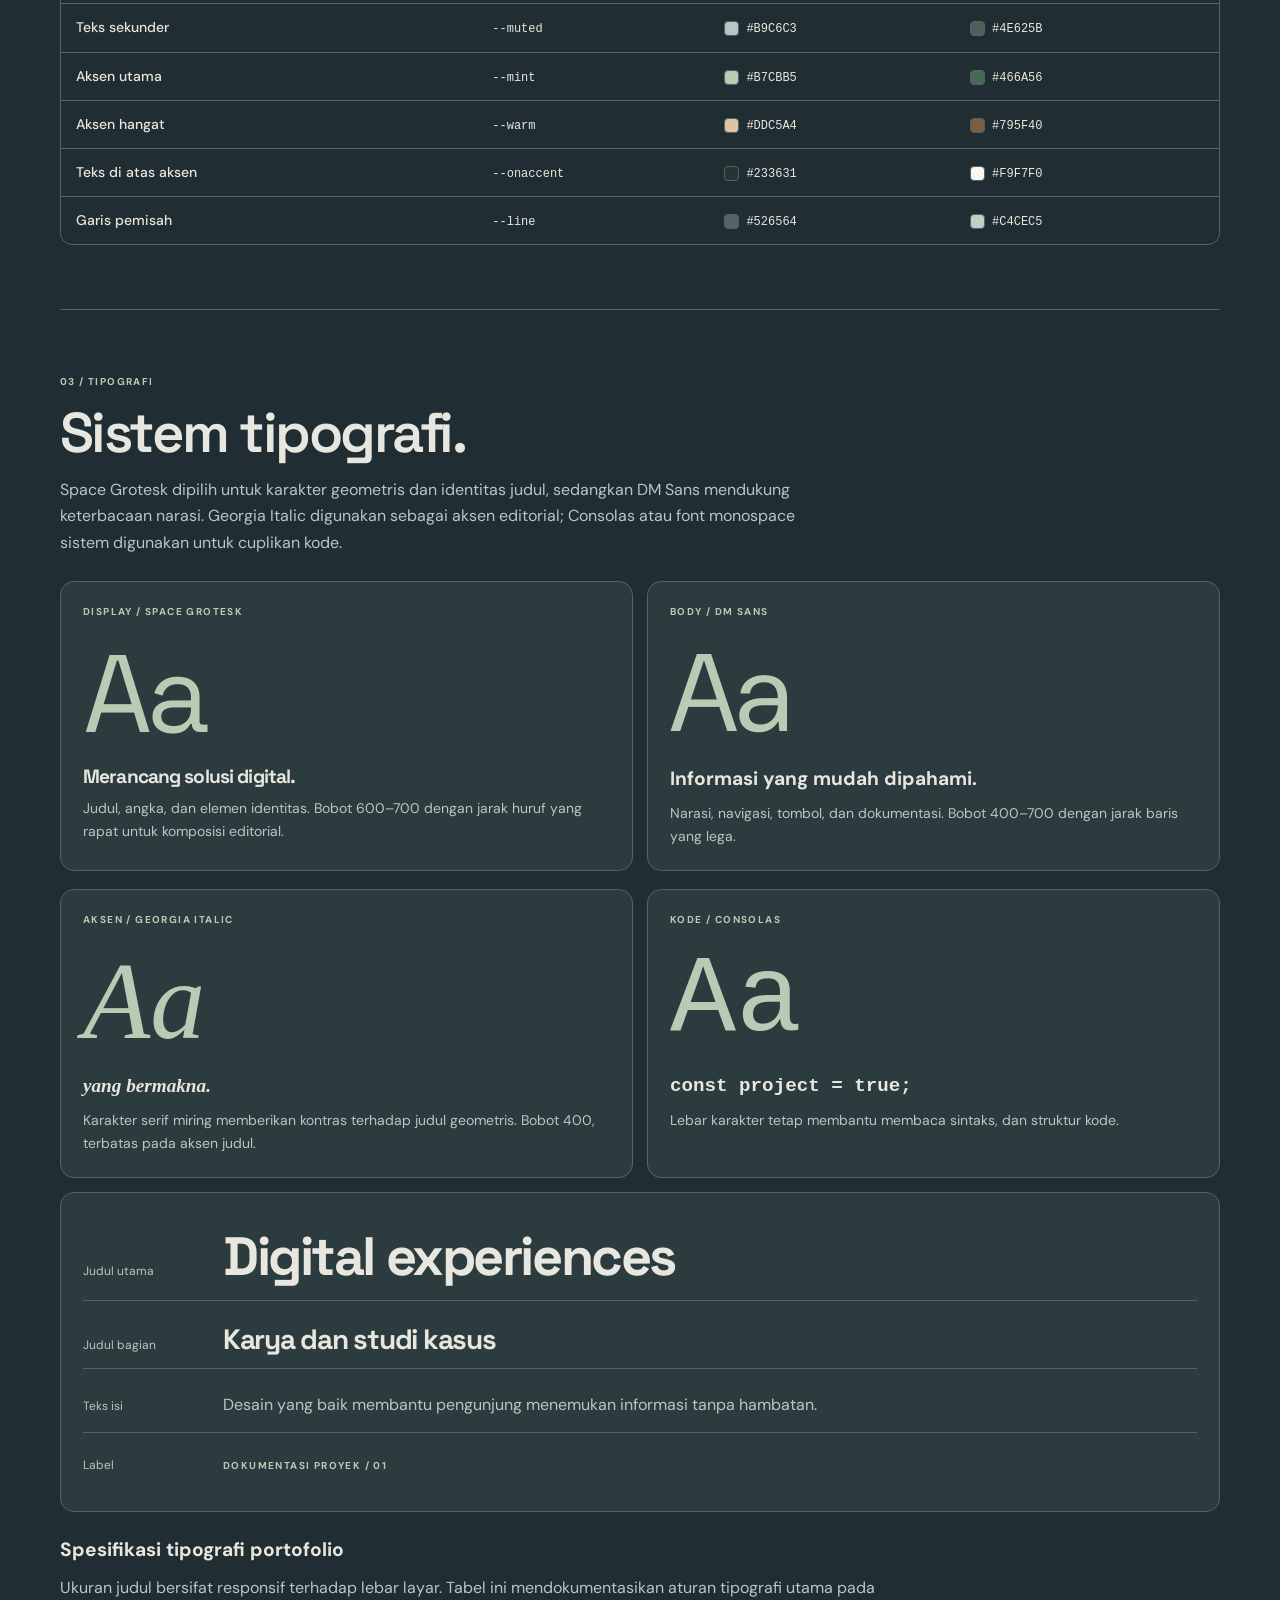
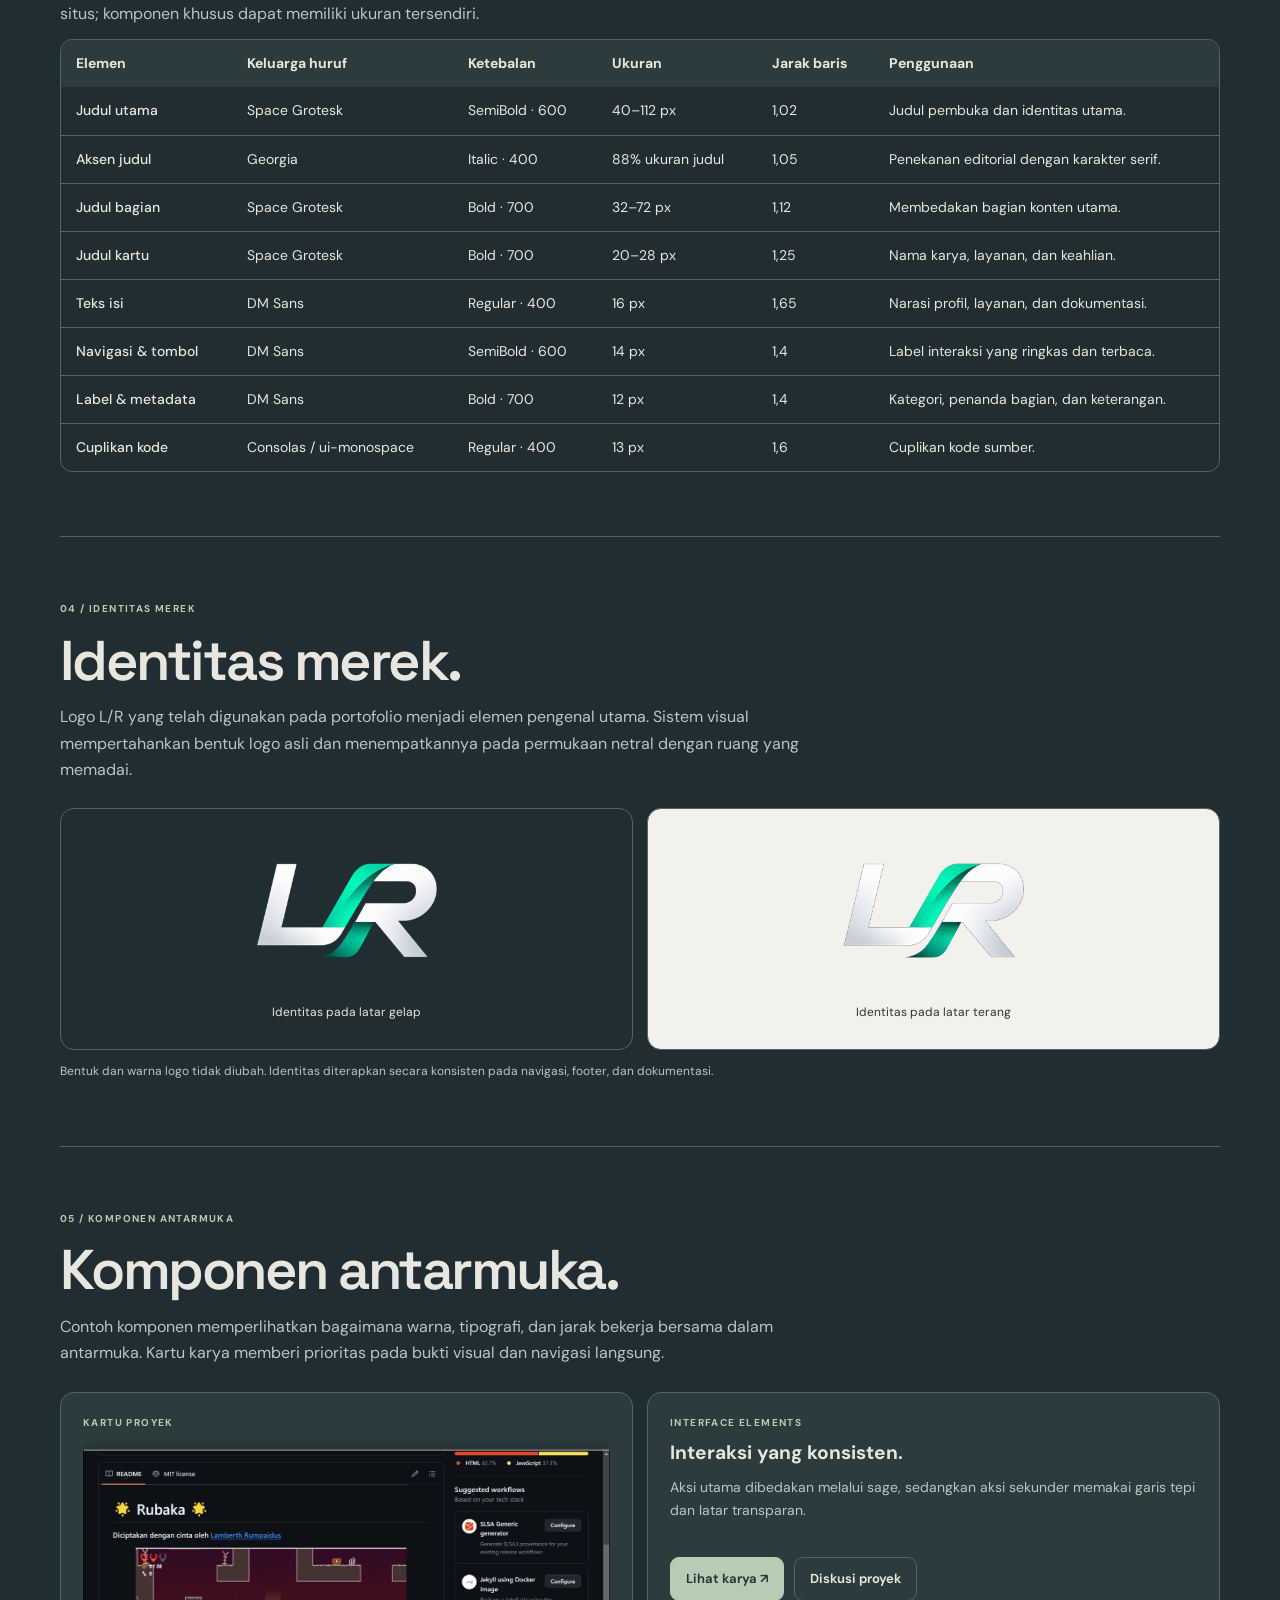
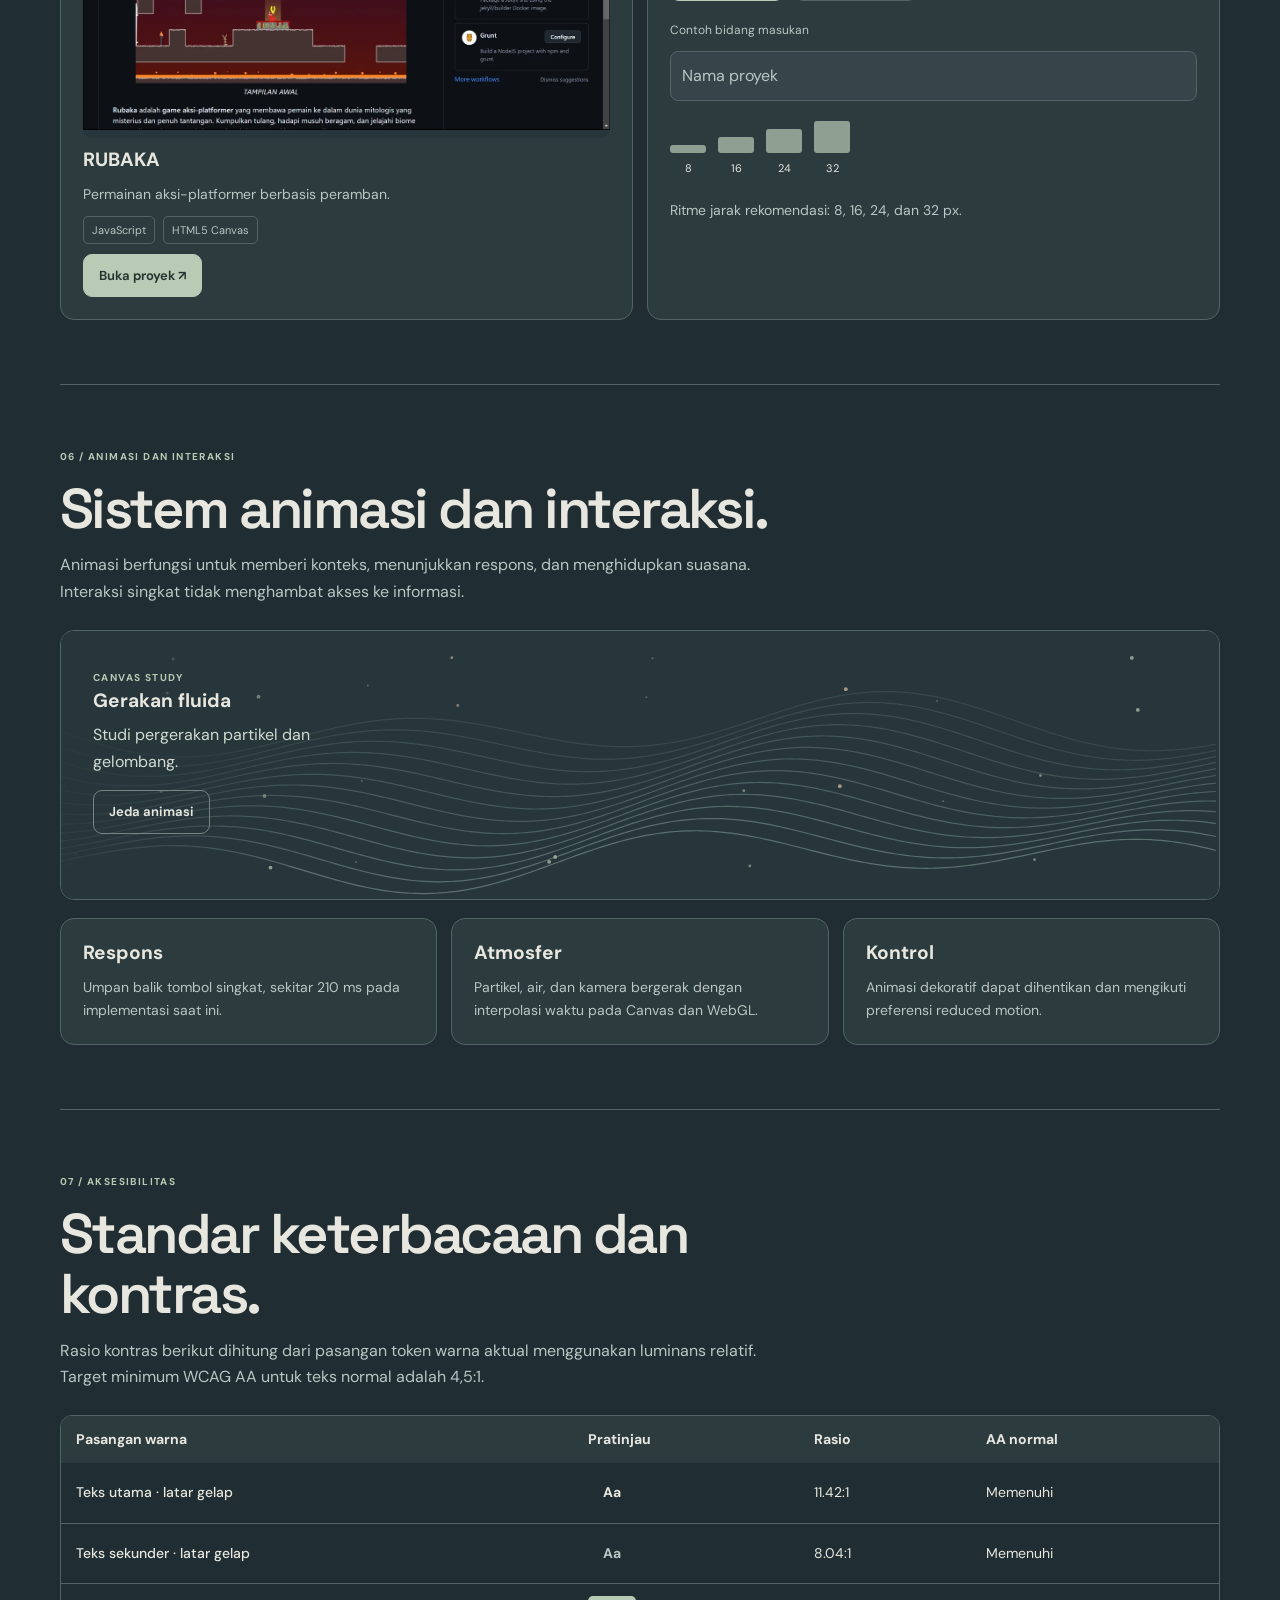
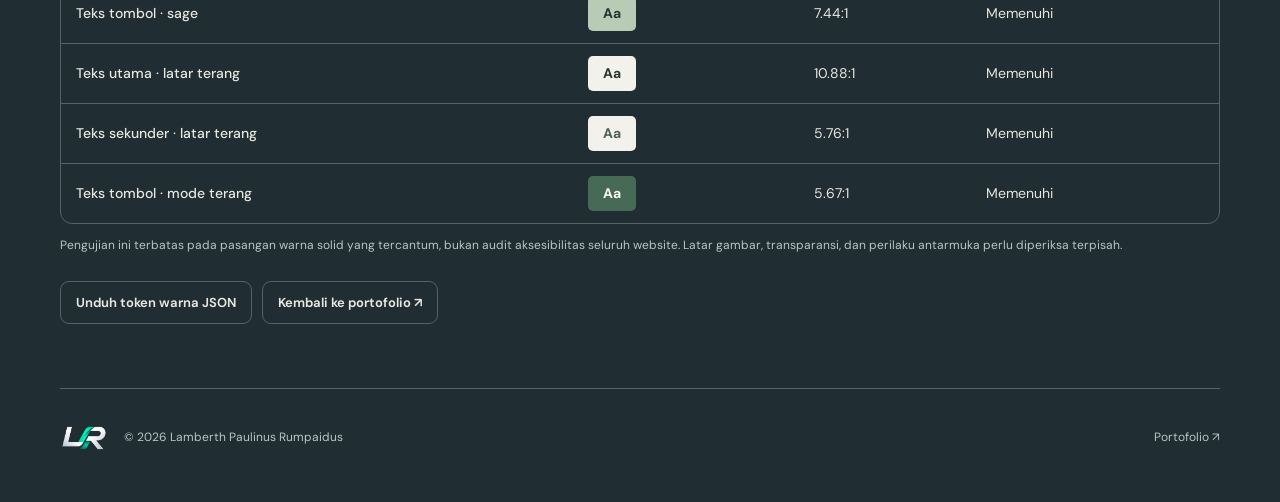
==== commit e3946135: "attack by Lam" ====
--- a/design-system.html
+++ b/design-system.html
@@ -42,7 +42,7 @@
 <nav class="jump" aria-label="Bagian sistem desain"><a href="#moodboard">01 Mood board</a><a href="#colors">02 Warna</a><a href="#type">03 Tipografi</a><a href="#identity">04 Identitas</a><a href="#components">05 Komponen</a><a href="#motion">06 Interaksi</a><a href="#accessibility">07 Aksesibilitas</a></nav>
 <section id="moodboard" class="section"><div class="section-heading"><span class="number">01 / ARAH VISUAL</span><h2>Arah visual dan inspirasi.</h2><p>Studi visual orisinal yang merangkum tiga pendekatan: lanskap alami, cahaya lembut, dan geometri yang mengalir. Ketiganya menjadi acuan untuk nuansa taman 3D, ritme animasi, dan struktur antarmuka.</p></div><figure class="board"><img src="assets/images/quiet-harmony-moodboard.svg" width="1200" height="650" alt="Mood board berupa lanskap pegunungan dan bambu, cahaya lingkaran lembut, serta garis geometris mengalir."><figcaption>Ilustrasi konseptual arah visual.</figcaption></figure><div class="grid three"><article><span class="kicker">NATURE</span><h3>Organik</h3><p>Hijau redup dan bentuk alami menghadirkan kesan tenang tanpa mendominasi karya.</p></article><article><span class="kicker">LIGHT</span><h3>Hangat</h3><p>Pencahayaan amber yang lembut memberi kedalaman visual pada suasana gelap.</p></article><article><span class="kicker">STRUCTURE</span><h3>Terukur</h3><p>Grid, garis, dan pengulangan bentuk menjaga keteraturan dan konsistensi antarmuka.</p></article></div></section>
 <section id="colors" class="section"><div class="section-heading"><span class="number">02 / SISTEM WARNA</span><h2>Palet warna dan penerapannya.</h2><p>Warna netral menjadi dasar, hijau sage menandai aksi, dan krem hangat membentuk aksen editorial. Pilihan ini dimaksudkan untuk mengurangi kesan visual yang terlalu mencolok, tanpa mengabaikan kontras.</p></div><div class="palette"><article class="swatch"><div class="swatch-color" style="--sample:#202D32"><span style="color:#E8E7DF">#202D32</span></div><div class="swatch-body"><div class="swatch-title"><h3>Soft Slate</h3><button type="button" class="copy" data-hex="#202D32" aria-label="Salin kode warna Soft Slate" hidden>Salin</button></div><span class="kicker">Latar utama</span><p>Abu-abu kebiruan dengan saturasi rendah membangun dasar yang tenang dan memberi ruang bagi karya.</p></div></article><article class="swatch"><div class="swatch-color" style="--sample:#2C3B3E"><span style="color:#E8E7DF">#2C3B3E</span></div><div class="swatch-body"><div class="swatch-title"><h3>Forest Grey</h3><button type="button" class="copy" data-hex="#2C3B3E" aria-label="Salin kode warna Forest Grey" hidden>Salin</button></div><span class="kicker">Permukaan & kartu</span><p>Perbedaan kecerahan yang lembut membantu membedakan lapisan informasi tanpa garis yang berlebihan.</p></div></article><article class="swatch"><div class="swatch-color" style="--sample:#B7CBB5"><span style="color:#202D32">#B7CBB5</span></div><div class="swatch-body"><div class="swatch-title"><h3>Sage Green</h3><button type="button" class="copy" data-hex="#B7CBB5" aria-label="Salin kode warna Sage Green" hidden>Salin</button></div><span class="kicker">Aksi & penekanan</span><p>Hijau sage menghubungkan nuansa alam dengan interaksi utama, sekaligus membedakan tombol dari latar.</p></div></article><article class="swatch"><div class="swatch-color" style="--sample:#DDC5A4"><span style="color:#202D32">#DDC5A4</span></div><div class="swatch-body"><div class="swatch-title"><h3>Warm Sand</h3><button type="button" class="copy" data-hex="#DDC5A4" aria-label="Salin kode warna Warm Sand" hidden>Salin</button></div><span class="kicker">Aksen editorial</span><p>Krem hangat menyeimbangkan temperatur warna yang dingin dan memberi penekanan pada elemen dekoratif.</p></div></article><article class="swatch"><div class="swatch-color" style="--sample:#E8E7DF"><span style="color:#202D32">#E8E7DF</span></div><div class="swatch-body"><div class="swatch-title"><h3>Ivory Mist</h3><button type="button" class="copy" data-hex="#E8E7DF" aria-label="Salin kode warna Ivory Mist" hidden>Salin</button></div><span class="kicker">Teks utama</span><p>Putih gading mempertahankan kontras yang tinggi tanpa memakai putih murni.</p></div></article><article class="swatch"><div class="swatch-color" style="--sample:#B9C6C3"><span style="color:#202D32">#B9C6C3</span></div><div class="swatch-body"><div class="swatch-title"><h3>Silver Sage</h3><button type="button" class="copy" data-hex="#B9C6C3" aria-label="Salin kode warna Silver Sage" hidden>Salin</button></div><span class="kicker">Teks pendukung</span><p>Warna netral sekunder menjaga hierarki dan keterbacaan deskripsi.</p></div></article><article class="swatch"><div class="swatch-color" style="--sample:#F2F1EB"><span style="color:#202D32">#F2F1EB</span></div><div class="swatch-body"><div class="swatch-title"><h3>Paper</h3><button type="button" class="copy" data-hex="#F2F1EB" aria-label="Salin kode warna Paper" hidden>Salin</button></div><span class="kicker">Latar terang</span><p>Krem pucat menjadi alternatif untuk membaca konten dalam lingkungan yang lebih terang.</p></div></article><article class="swatch"><div class="swatch-color" style="--sample:#283834"><span style="color:#E8E7DF">#283834</span></div><div class="swatch-body"><div class="swatch-title"><h3>Deep Forest</h3><button type="button" class="copy" data-hex="#283834" aria-label="Salin kode warna Deep Forest" hidden>Salin</button></div><span class="kicker">Teks mode terang</span><p>Hijau gelap memberikan dasar kontras untuk teks pada mode terang.</p></div></article></div><p class="note">Nama warna merupakan penamaan editorial. Kode warna bersumber dari token CSS yang digunakan pada portofolio.</p><div class="spec-block"><h3>Token warna antarmuka</h3><p>HEX adalah notasi heksadesimal enam digit untuk menyatakan nilai merah, hijau, dan biru (RGB). Token CSS menghubungkan peran warna dengan nilai aktual pada kedua tema.</p><div class="contrast-wrap"><table class="spec-table"><thead><tr><th scope="col">Fungsi</th><th scope="col">Token CSS</th><th scope="col">Mode gelap</th><th scope="col">Mode terang</th></tr></thead><tbody><tr><th scope="row">Latar utama</th><td><code>--bg</code></td><td><span class="token-dot" style="background:#202D32"></span><code>#202D32</code></td><td><span class="token-dot" style="background:#F2F1EB"></span><code>#F2F1EB</code></td></tr><tr><th scope="row">Latar sekunder</th><td><code>--bg2</code></td><td><span class="token-dot" style="background:#26363A"></span><code>#26363A</code></td><td><span class="token-dot" style="background:#E8EAE3"></span><code>#E8EAE3</code></td></tr><tr><th scope="row">Permukaan kartu</th><td><code>--surface</code></td><td><span class="token-dot" style="background:#2C3B3E"></span><code>#2C3B3E</code></td><td><span class="token-dot" style="background:#FAF8F2"></span><code>#FAF8F2</code></td></tr><tr><th scope="row">Permukaan tingkat dua</th><td><code>--surface2</code></td><td><span class="token-dot" style="background:#35454A"></span><code>#35454A</code></td><td><span class="token-dot" style="background:#E1E7DF"></span><code>#E1E7DF</code></td></tr><tr><th scope="row">Teks utama</th><td><code>--text</code></td><td><span class="token-dot" style="background:#E8E7DF"></span><code>#E8E7DF</code></td><td><span class="token-dot" style="background:#283834"></span><code>#283834</code></td></tr><tr><th scope="row">Teks sekunder</th><td><code>--muted</code></td><td><span class="token-dot" style="background:#B9C6C3"></span><code>#B9C6C3</code></td><td><span class="token-dot" style="background:#4E625B"></span><code>#4E625B</code></td></tr><tr><th scope="row">Aksen utama</th><td><code>--mint</code></td><td><span class="token-dot" style="background:#B7CBB5"></span><code>#B7CBB5</code></td><td><span class="token-dot" style="background:#466A56"></span><code>#466A56</code></td></tr><tr><th scope="row">Aksen hangat</th><td><code>--warm</code></td><td><span class="token-dot" style="background:#DDC5A4"></span><code>#DDC5A4</code></td><td><span class="token-dot" style="background:#795F40"></span><code>#795F40</code></td></tr><tr><th scope="row">Teks di atas aksen</th><td><code>--onaccent</code></td><td><span class="token-dot" style="background:#233631"></span><code>#233631</code></td><td><span class="token-dot" style="background:#F9F7F0"></span><code>#F9F7F0</code></td></tr><tr><th scope="row">Garis pemisah</th><td><code>--line</code></td><td><span class="token-dot" style="background:#526564"></span><code>#526564</code></td><td><span class="token-dot" style="background:#C4CEC5"></span><code>#C4CEC5</code></td></tr></tbody></table></div></div></section>
-<section id="type" class="section"><div class="section-heading"><span class="number">03 / TIPOGRAFI</span><h2>Sistem tipografi.</h2><p>Space Grotesk dipilih untuk karakter geometris dan identitas judul, sedangkan DM Sans mendukung keterbacaan narasi. Georgia Italic digunakan sebagai aksen editorial; Consolas atau font monospace sistem digunakan untuk kode dan terminal.</p></div><div class="grid two"><article class="type-card"><span class="kicker">DISPLAY / SPACE GROTESK</span><div class="sample display">Aa</div><h3 class="display">Merancang solusi digital.</h3><p>Judul, angka, dan elemen identitas. Bobot 600–700 dengan jarak huruf yang rapat untuk komposisi editorial.</p></article><article class="type-card"><span class="kicker">BODY / DM SANS</span><div class="sample">Aa</div><h3>Informasi yang mudah dipahami.</h3><p>Narasi, navigasi, tombol, dan dokumentasi. Bobot 400–700 dengan jarak baris yang lega.</p></article></div><div class="grid two"><article class="type-card"><span class="kicker">AKSEN / GEORGIA ITALIC</span><div class="sample" style="font-family:Georgia,serif;font-style:italic">Aa</div><h3 style="font-family:Georgia,serif;font-style:italic">yang bermakna.</h3><p>Karakter serif miring memberikan kontras terhadap judul geometris. Bobot 400, terbatas pada aksen judul.</p></article><article class="type-card"><span class="kicker">KODE / CONSOLAS</span><div class="sample" style="font-family:Consolas,ui-monospace,monospace">Aa</div><h3 style="font-family:Consolas,ui-monospace,monospace">const project = true;</h3><p>Lebar karakter tetap membantu membaca sintaks, struktur kode, dan perintah terminal.</p></article></div><div class="type-scale"><div><span>Judul utama</span><strong class="display" style="font-size:clamp(28px,5vw,54px)">Digital experiences</strong></div><div><span>Judul bagian</span><strong class="display" style="font-size:28px">Karya dan studi kasus</strong></div><div><span>Teks isi</span><p>Desain yang baik membantu pengunjung menemukan informasi tanpa hambatan.</p></div><div><span>Label</span><small class="kicker">DOKUMENTASI PROYEK / 01</small></div></div><div class="spec-block"><h3>Spesifikasi tipografi portofolio</h3><p>Ukuran judul bersifat responsif terhadap lebar layar. Tabel ini mendokumentasikan aturan tipografi utama pada situs; komponen khusus dapat memiliki ukuran tersendiri.</p><div class="contrast-wrap"><table class="spec-table"><thead><tr><th scope="col">Elemen</th><th scope="col">Keluarga huruf</th><th scope="col">Ketebalan</th><th scope="col">Ukuran</th><th scope="col">Jarak baris</th><th scope="col">Penggunaan</th></tr></thead><tbody><tr><th scope="row">Judul utama</th><td>Space Grotesk</td><td>SemiBold · 600</td><td>40–112 px</td><td>1,02</td><td>Judul pembuka dan identitas utama.</td></tr><tr><th scope="row">Aksen judul</th><td>Georgia</td><td>Italic · 400</td><td>88% ukuran judul</td><td>1,05</td><td>Penekanan editorial dengan karakter serif.</td></tr><tr><th scope="row">Judul bagian</th><td>Space Grotesk</td><td>Bold · 700</td><td>32–72 px</td><td>1,12</td><td>Membedakan bagian konten utama.</td></tr><tr><th scope="row">Judul kartu</th><td>Space Grotesk</td><td>Bold · 700</td><td>20–28 px</td><td>1,25</td><td>Nama karya, layanan, dan keahlian.</td></tr><tr><th scope="row">Teks isi</th><td>DM Sans</td><td>Regular · 400</td><td>16 px</td><td>1,65</td><td>Narasi profil, layanan, dan dokumentasi.</td></tr><tr><th scope="row">Navigasi & tombol</th><td>DM Sans</td><td>SemiBold · 600</td><td>14 px</td><td>1,4</td><td>Label interaksi yang ringkas dan terbaca.</td></tr><tr><th scope="row">Label & metadata</th><td>DM Sans</td><td>Bold · 700</td><td>12 px</td><td>1,4</td><td>Kategori, penanda bagian, dan keterangan.</td></tr><tr><th scope="row">Terminal & kode</th><td>Consolas / ui-monospace</td><td>Regular · 400</td><td>13 px</td><td>1,6</td><td>Cuplikan kode dan perintah terminal.</td></tr></tbody></table></div></div></section>
+<section id="type" class="section"><div class="section-heading"><span class="number">03 / TIPOGRAFI</span><h2>Sistem tipografi.</h2><p>Space Grotesk dipilih untuk karakter geometris dan identitas judul, sedangkan DM Sans mendukung keterbacaan narasi. Georgia Italic digunakan sebagai aksen editorial; Consolas atau font monospace sistem digunakan untuk cuplikan kode.</p></div><div class="grid two"><article class="type-card"><span class="kicker">DISPLAY / SPACE GROTESK</span><div class="sample display">Aa</div><h3 class="display">Merancang solusi digital.</h3><p>Judul, angka, dan elemen identitas. Bobot 600–700 dengan jarak huruf yang rapat untuk komposisi editorial.</p></article><article class="type-card"><span class="kicker">BODY / DM SANS</span><div class="sample">Aa</div><h3>Informasi yang mudah dipahami.</h3><p>Narasi, navigasi, tombol, dan dokumentasi. Bobot 400–700 dengan jarak baris yang lega.</p></article></div><div class="grid two"><article class="type-card"><span class="kicker">AKSEN / GEORGIA ITALIC</span><div class="sample" style="font-family:Georgia,serif;font-style:italic">Aa</div><h3 style="font-family:Georgia,serif;font-style:italic">yang bermakna.</h3><p>Karakter serif miring memberikan kontras terhadap judul geometris. Bobot 400, terbatas pada aksen judul.</p></article><article class="type-card"><span class="kicker">KODE / CONSOLAS</span><div class="sample" style="font-family:Consolas,ui-monospace,monospace">Aa</div><h3 style="font-family:Consolas,ui-monospace,monospace">const project = true;</h3><p>Lebar karakter tetap membantu membaca sintaks, dan struktur kode.</p></article></div><div class="type-scale"><div><span>Judul utama</span><strong class="display" style="font-size:clamp(28px,5vw,54px)">Digital experiences</strong></div><div><span>Judul bagian</span><strong class="display" style="font-size:28px">Karya dan studi kasus</strong></div><div><span>Teks isi</span><p>Desain yang baik membantu pengunjung menemukan informasi tanpa hambatan.</p></div><div><span>Label</span><small class="kicker">DOKUMENTASI PROYEK / 01</small></div></div><div class="spec-block"><h3>Spesifikasi tipografi portofolio</h3><p>Ukuran judul bersifat responsif terhadap lebar layar. Tabel ini mendokumentasikan aturan tipografi utama pada situs; komponen khusus dapat memiliki ukuran tersendiri.</p><div class="contrast-wrap"><table class="spec-table"><thead><tr><th scope="col">Elemen</th><th scope="col">Keluarga huruf</th><th scope="col">Ketebalan</th><th scope="col">Ukuran</th><th scope="col">Jarak baris</th><th scope="col">Penggunaan</th></tr></thead><tbody><tr><th scope="row">Judul utama</th><td>Space Grotesk</td><td>SemiBold · 600</td><td>40–112 px</td><td>1,02</td><td>Judul pembuka dan identitas utama.</td></tr><tr><th scope="row">Aksen judul</th><td>Georgia</td><td>Italic · 400</td><td>88% ukuran judul</td><td>1,05</td><td>Penekanan editorial dengan karakter serif.</td></tr><tr><th scope="row">Judul bagian</th><td>Space Grotesk</td><td>Bold · 700</td><td>32–72 px</td><td>1,12</td><td>Membedakan bagian konten utama.</td></tr><tr><th scope="row">Judul kartu</th><td>Space Grotesk</td><td>Bold · 700</td><td>20–28 px</td><td>1,25</td><td>Nama karya, layanan, dan keahlian.</td></tr><tr><th scope="row">Teks isi</th><td>DM Sans</td><td>Regular · 400</td><td>16 px</td><td>1,65</td><td>Narasi profil, layanan, dan dokumentasi.</td></tr><tr><th scope="row">Navigasi & tombol</th><td>DM Sans</td><td>SemiBold · 600</td><td>14 px</td><td>1,4</td><td>Label interaksi yang ringkas dan terbaca.</td></tr><tr><th scope="row">Label & metadata</th><td>DM Sans</td><td>Bold · 700</td><td>12 px</td><td>1,4</td><td>Kategori, penanda bagian, dan keterangan.</td></tr><tr><th scope="row">Cuplikan kode</th><td>Consolas / ui-monospace</td><td>Regular · 400</td><td>13 px</td><td>1,6</td><td>Cuplikan kode sumber.</td></tr></tbody></table></div></div></section>
 <section id="identity" class="section"><div class="section-heading"><span class="number">04 / IDENTITAS MEREK</span><h2>Identitas merek.</h2><p>Logo L/R yang telah digunakan pada portofolio menjadi elemen pengenal utama. Sistem visual mempertahankan bentuk logo asli dan menempatkannya pada permukaan netral dengan ruang yang memadai.</p></div><div class="grid two"><figure class="logo-stage dark"><img src="assets/images/lr-credit-logo-v2.png" alt="Logo asli L/R pada latar Soft Slate"><figcaption>Identitas pada latar gelap</figcaption></figure><figure class="logo-stage light"><img src="assets/images/lr-credit-logo-v2.png" alt="Logo asli L/R pada latar Paper"><figcaption>Identitas pada latar terang</figcaption></figure></div><p class="note">Bentuk dan warna logo tidak diubah. Identitas diterapkan secara konsisten pada navigasi, footer, dan dokumentasi.</p></section>
 <section id="components" class="section"><div class="section-heading"><span class="number">05 / KOMPONEN ANTARMUKA</span><h2>Komponen antarmuka.</h2><p>Contoh komponen memperlihatkan bagaimana warna, tipografi, dan jarak bekerja bersama dalam antarmuka. Kartu karya memberi prioritas pada bukti visual dan navigasi langsung.</p></div><div class="grid two"><article class="component"><span class="kicker">KARTU PROYEK</span><img class="project-image" src="assets/images/rubaka.webp" alt="Arsip visual RUBAKA" loading="lazy"><h3>RUBAKA</h3><p>Permainan aksi-platformer berbasis peramban.</p><div class="chips"><span>JavaScript</span><span>HTML5 Canvas</span></div><a class="button primary" href="https://rubaka.netlify.app/" target="_blank" rel="noopener noreferrer">Buka proyek ↗</a></article><article class="component"><span class="kicker">INTERFACE ELEMENTS</span><h3>Interaksi yang konsisten.</h3><p>Aksi utama dibedakan melalui sage, sedangkan aksi sekunder memakai garis tepi dan latar transparan.</p><div class="component-actions"><a class="button primary" href="index.html#work">Lihat karya ↗</a><a class="button" href="index.html#contact">Diskusi proyek</a></div><label for="sampleField">Contoh bidang masukan</label><input id="sampleField" placeholder="Nama proyek" autocomplete="off"><div class="spacing"><span style="--space:8px">8</span><span style="--space:16px">16</span><span style="--space:24px">24</span><span style="--space:32px">32</span></div><p class="note">Ritme jarak rekomendasi: 8, 16, 24, dan 32 px.</p></article></div></section>
 <section id="motion" class="section"><div class="section-heading"><span class="number">06 / ANIMASI DAN INTERAKSI</span><h2>Sistem animasi dan interaksi.</h2><p>Animasi berfungsi untuk memberi konteks, menunjukkan respons, dan menghidupkan suasana. Interaksi singkat tidak menghambat akses ke informasi.</p></div><div class="motion-stage"><canvas id="motionCanvas" width="900" height="300" aria-hidden="true"></canvas><div class="motion-label"><span class="kicker">CANVAS STUDY</span><h3>Gerakan fluida</h3><p>Studi pergerakan partikel dan gelombang.</p><button id="motionToggle" type="button" class="button" hidden>Jeda animasi</button></div></div><div class="grid three"><article><h3>Respons</h3><p>Umpan balik tombol singkat, sekitar 210 ms pada implementasi saat ini.</p></article><article><h3>Atmosfer</h3><p>Partikel, air, dan kamera bergerak dengan interpolasi waktu pada Canvas dan WebGL.</p></article><article><h3>Kontrol</h3><p>Animasi dekoratif dapat dihentikan dan mengikuti preferensi reduced motion.</p></article></div></section>
